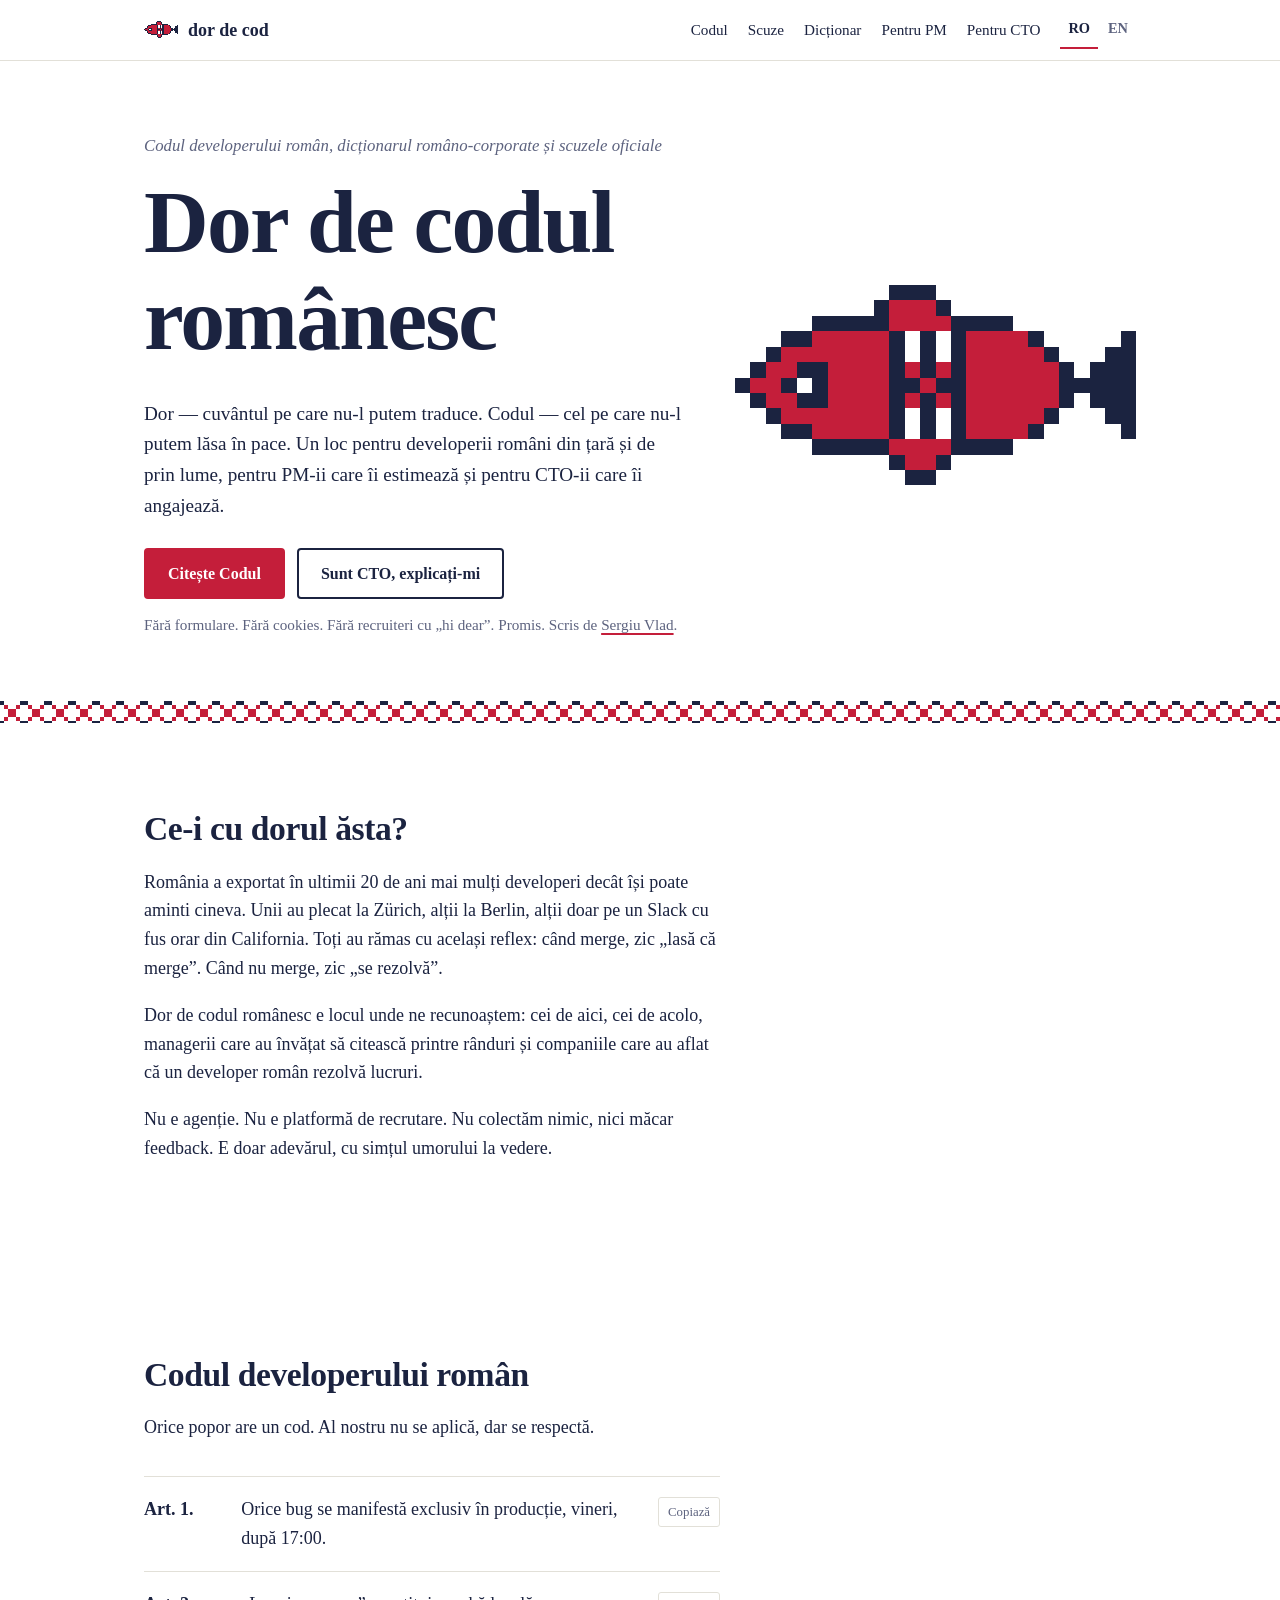
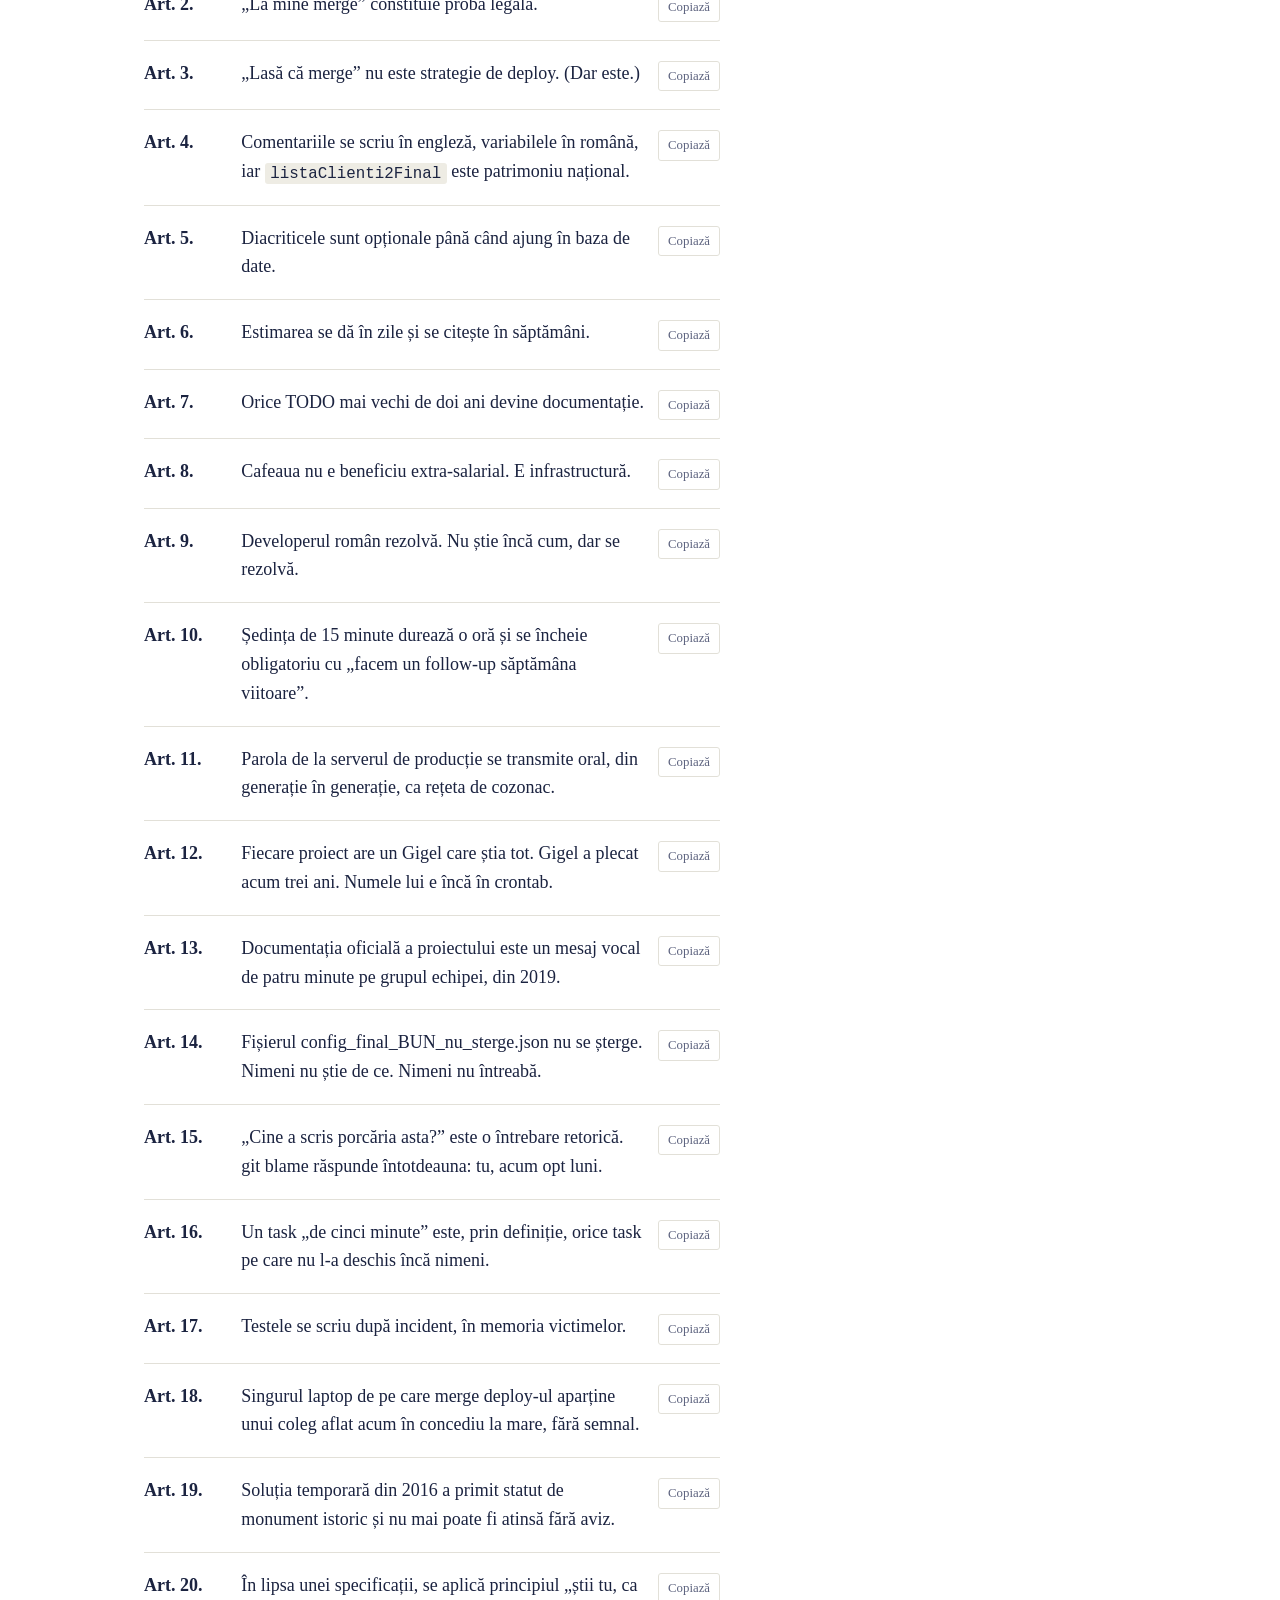
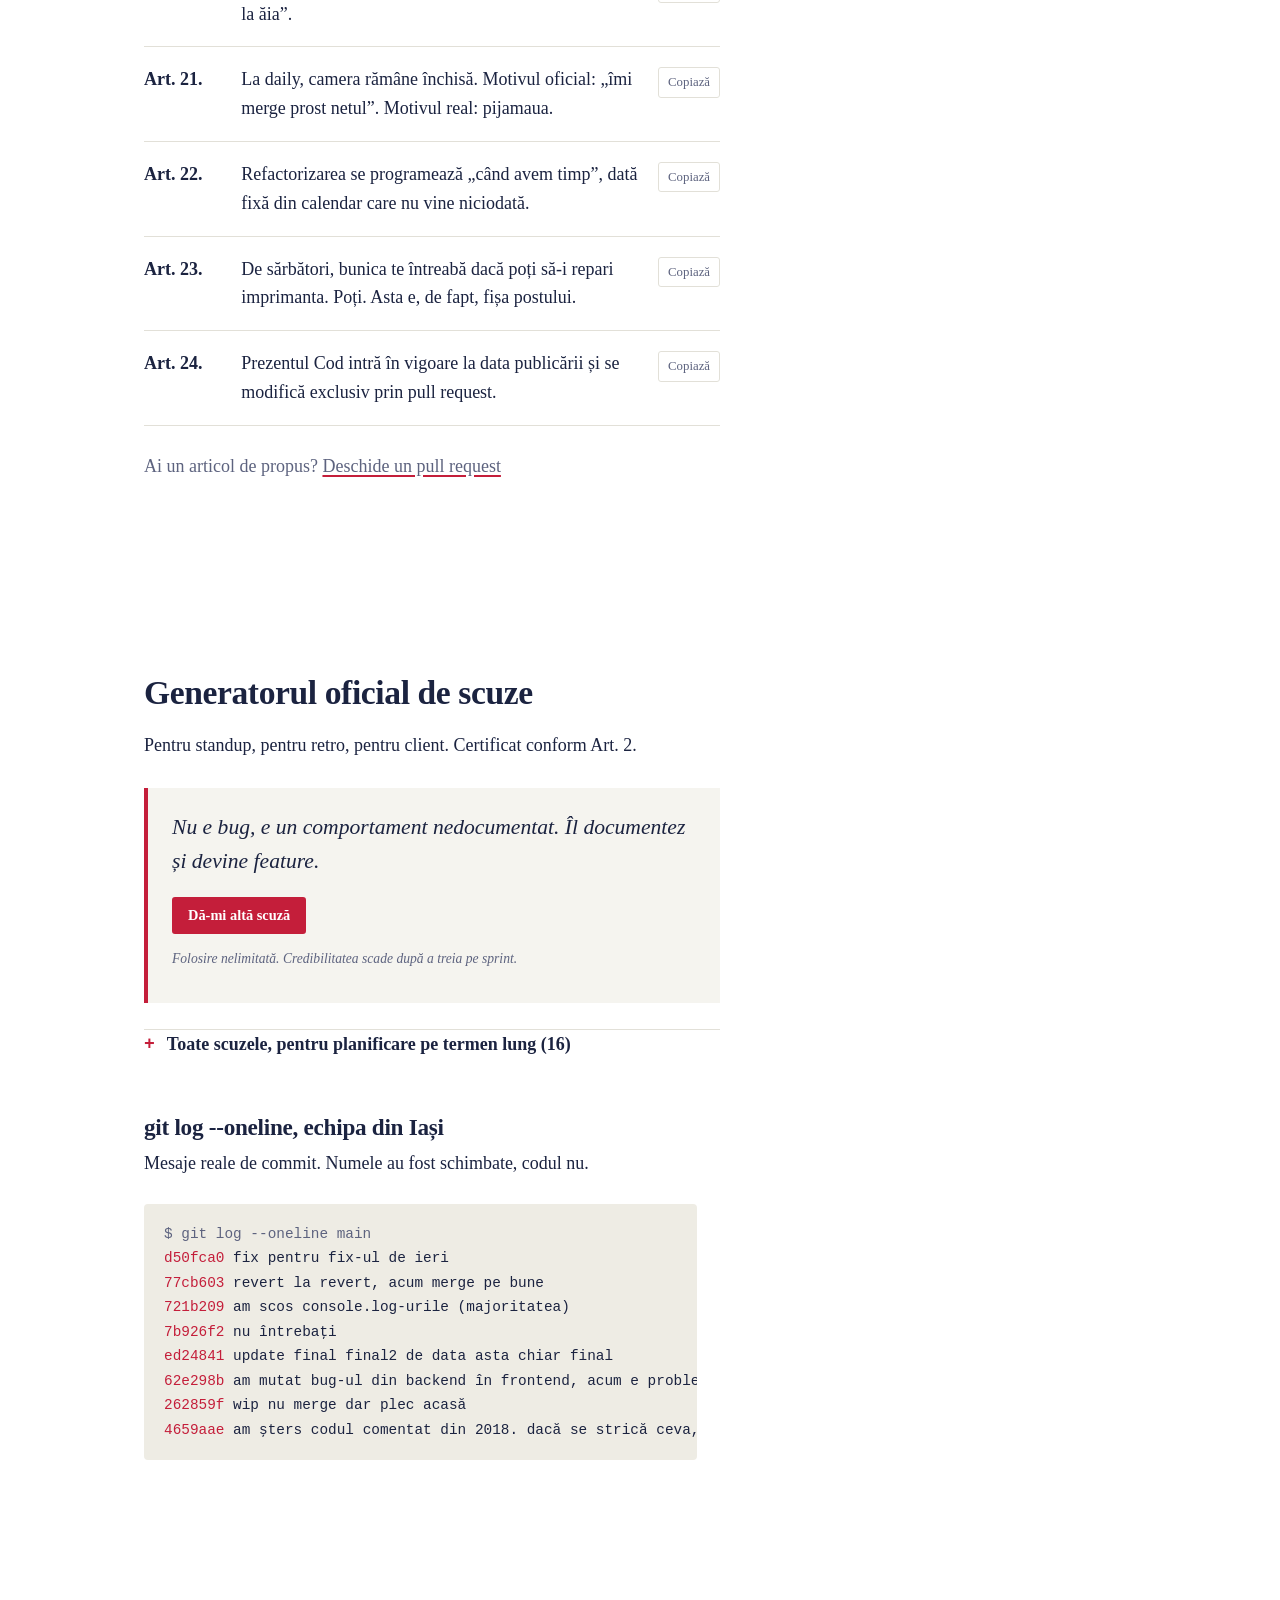
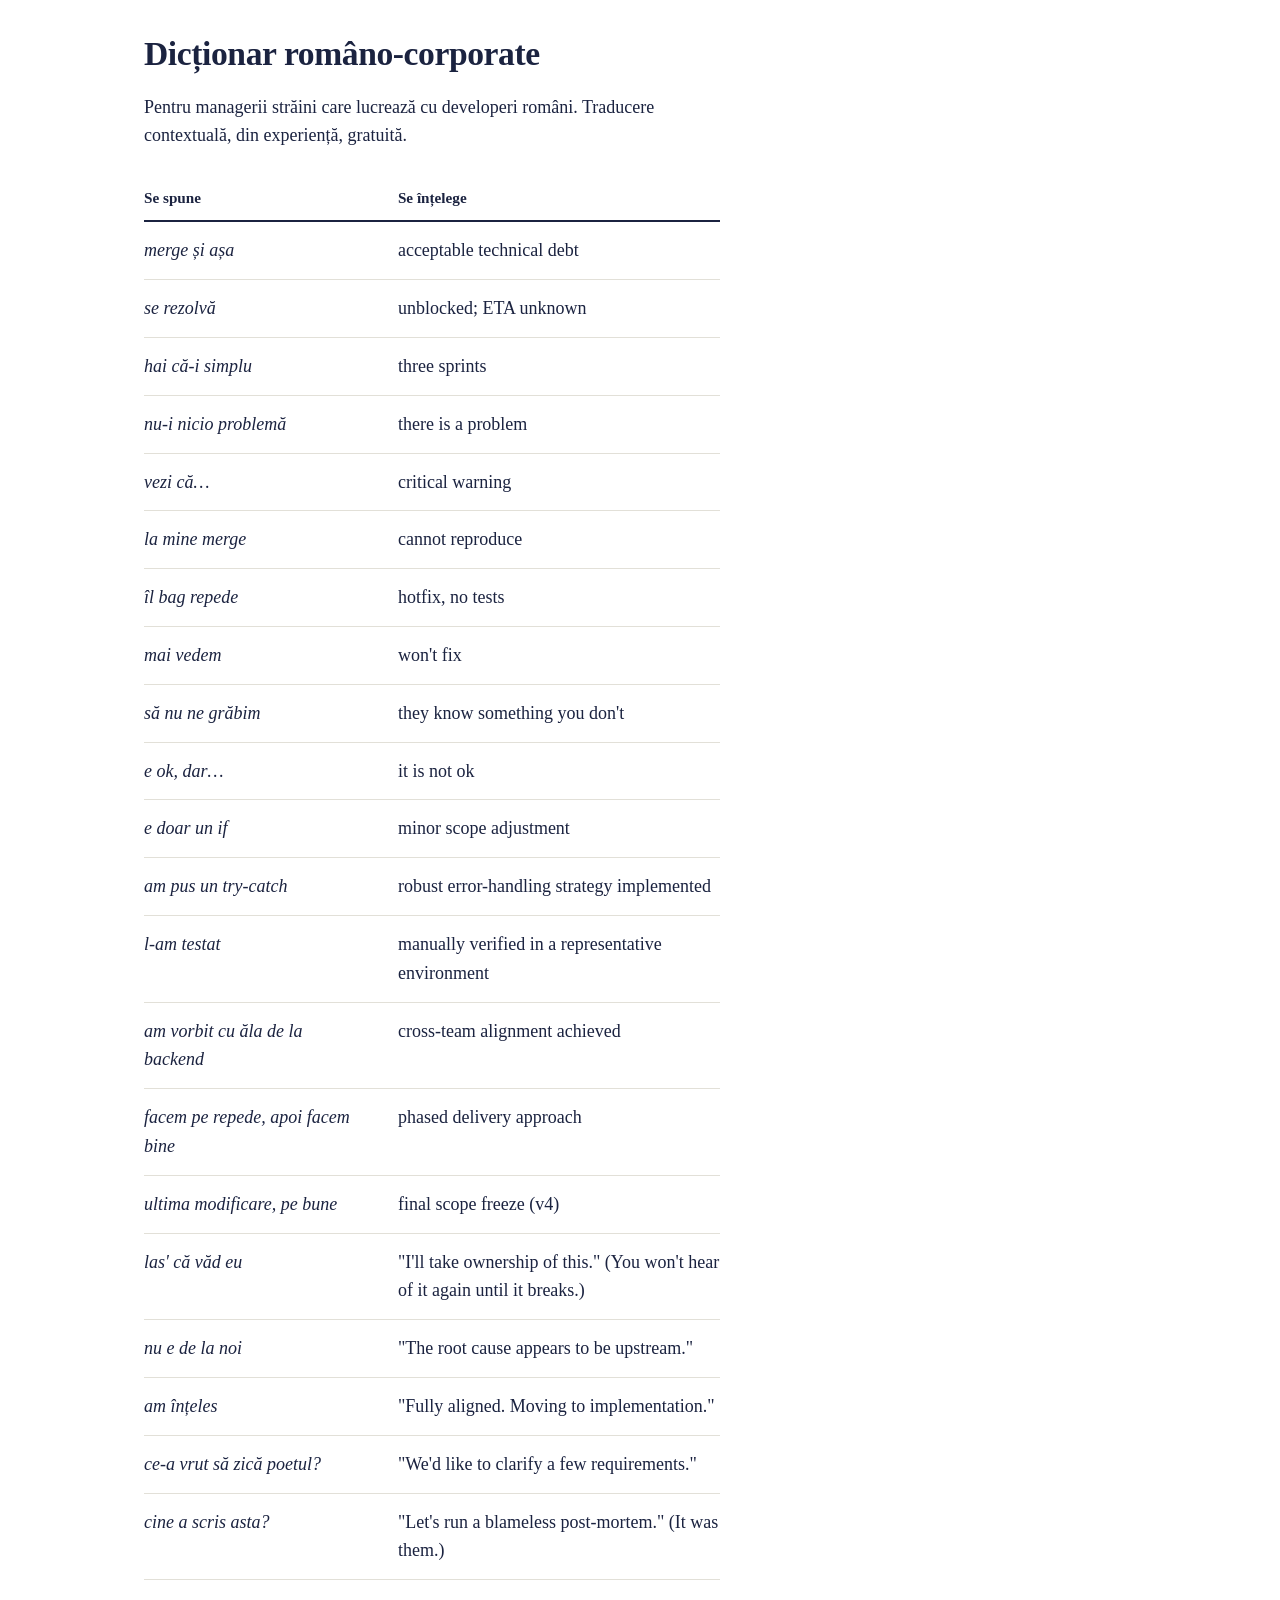
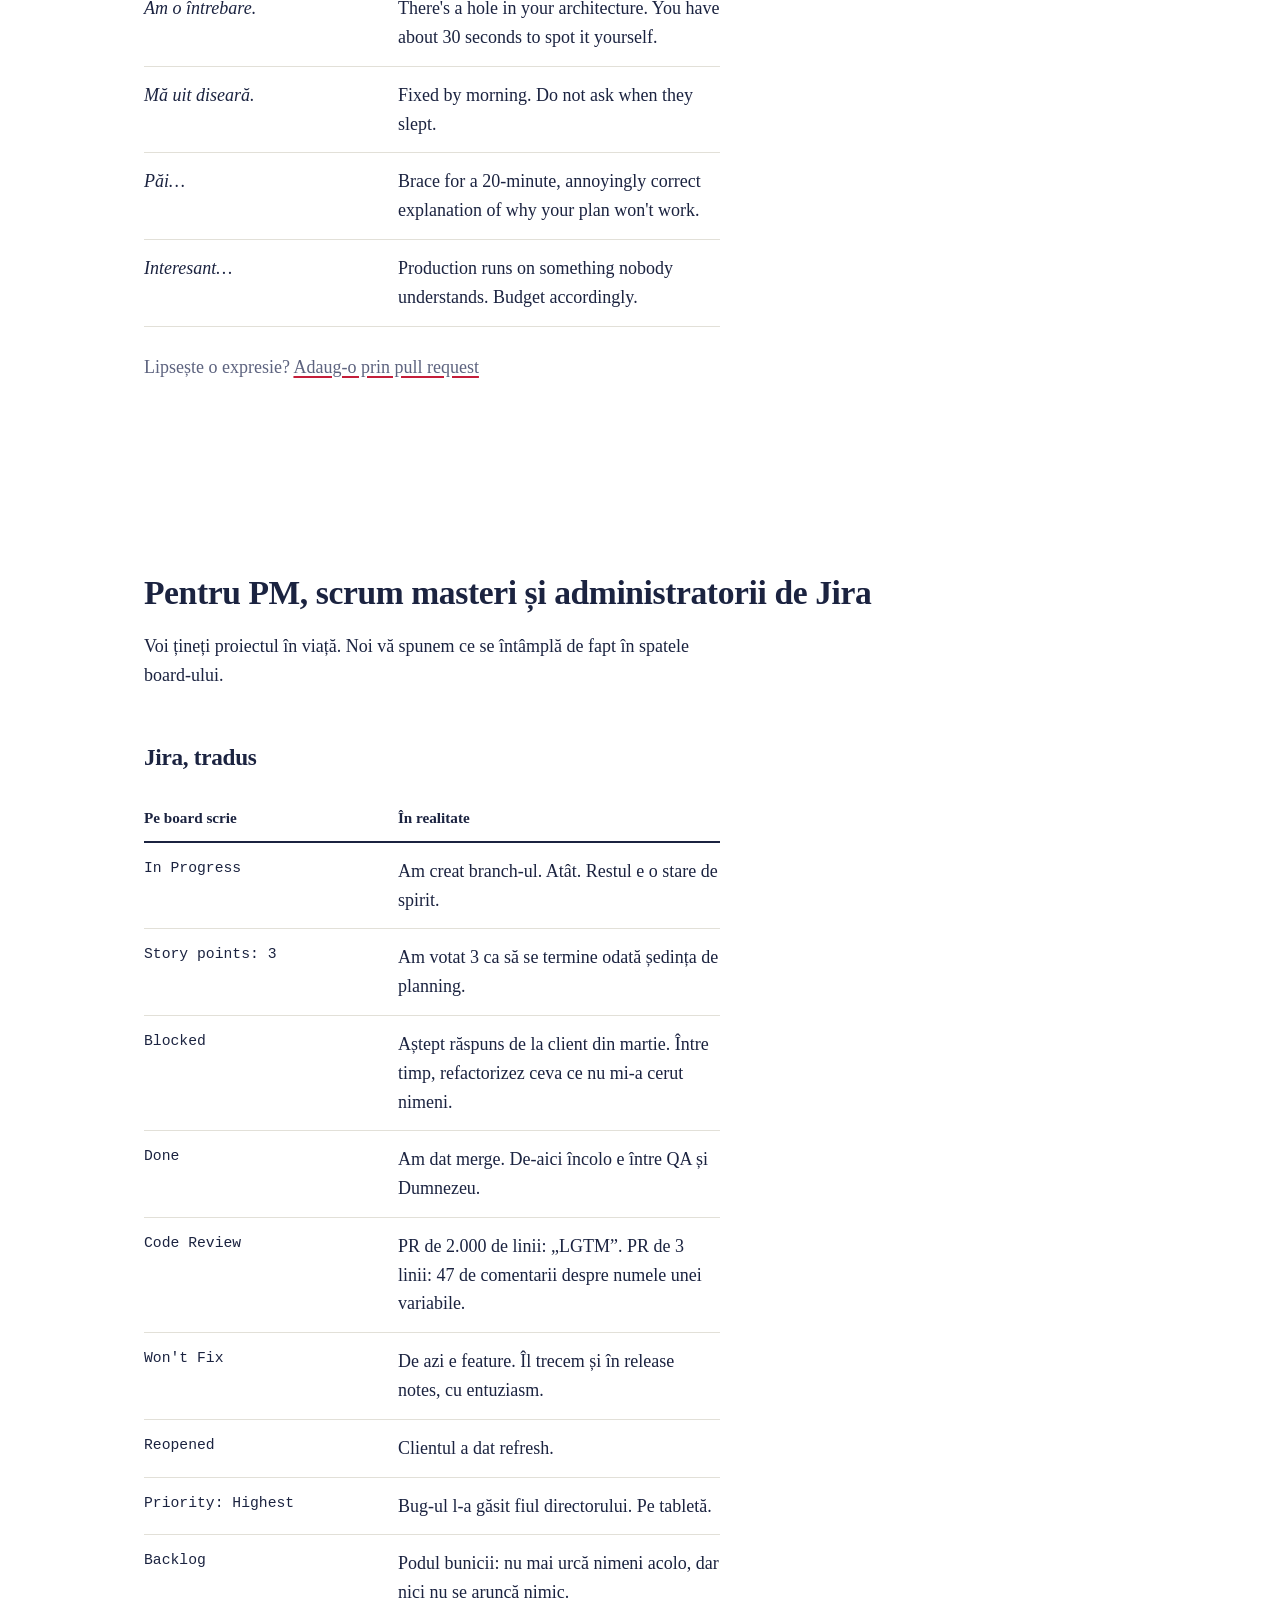
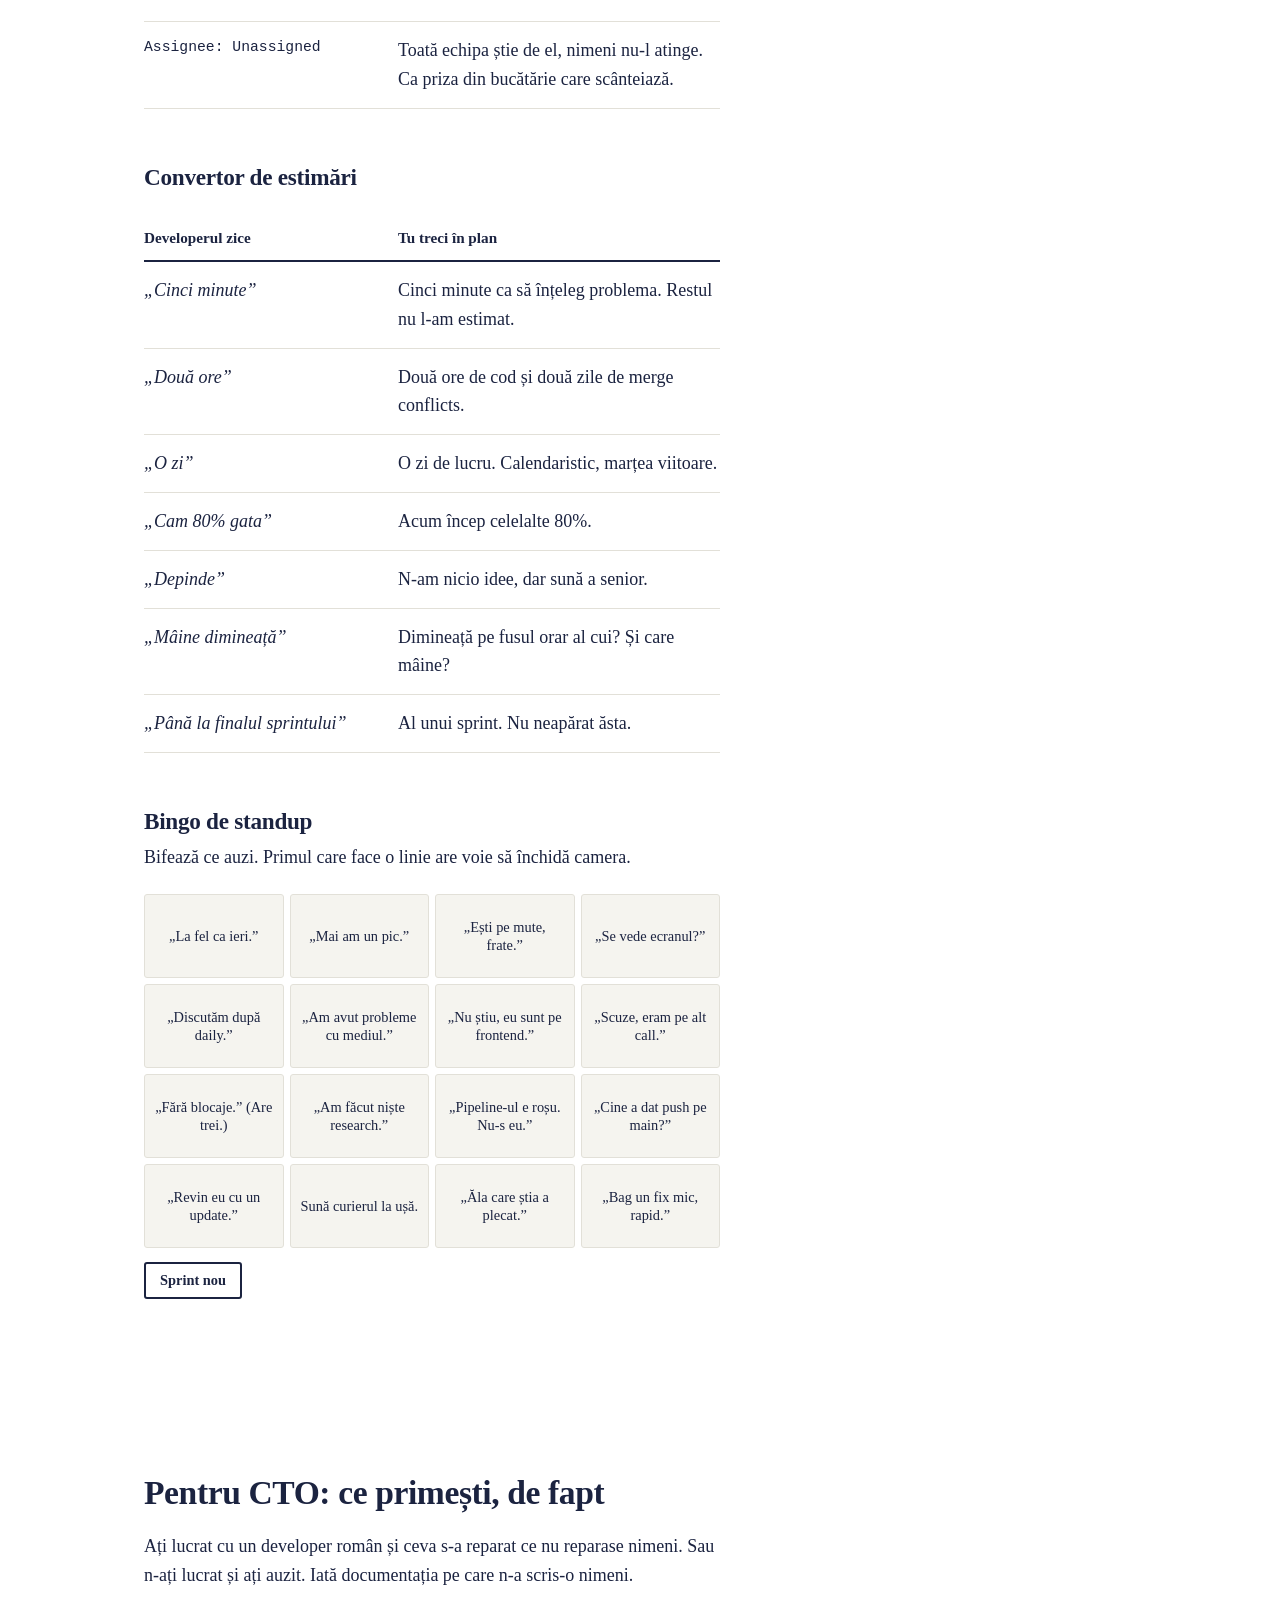
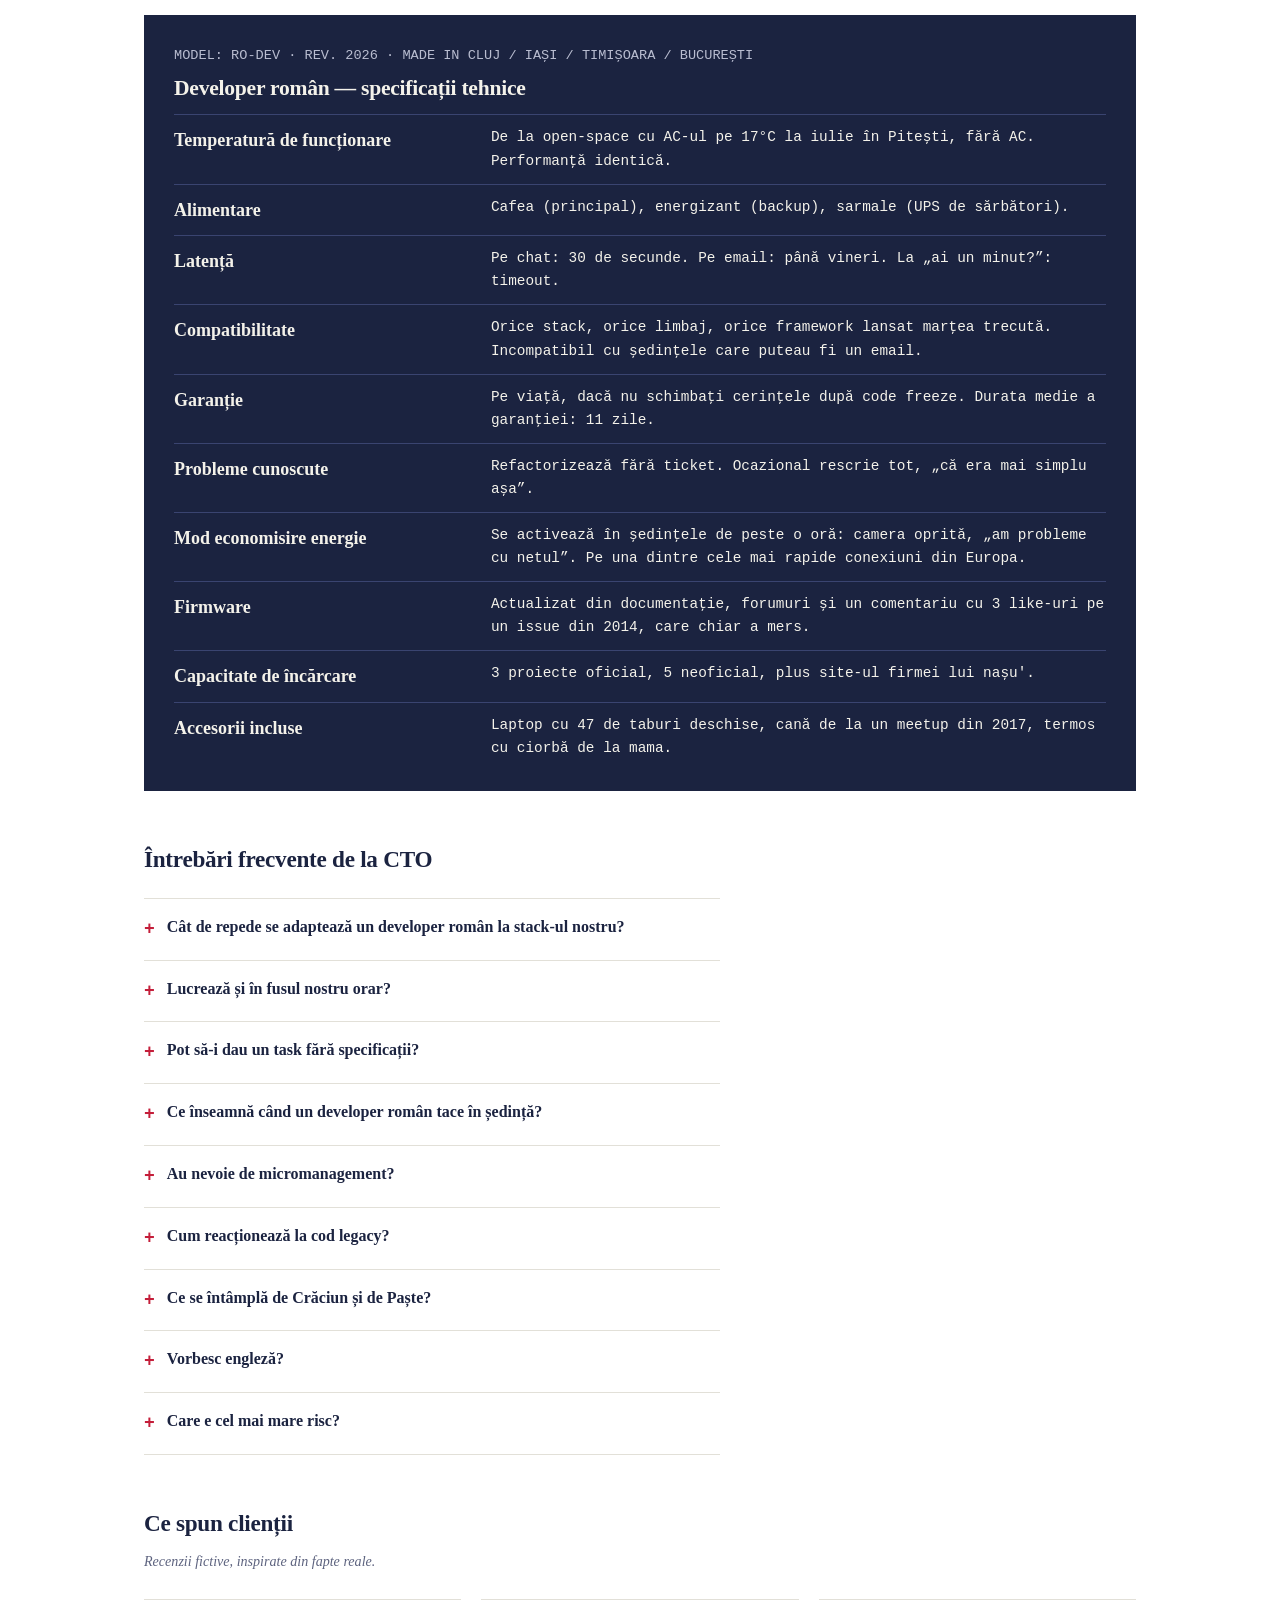
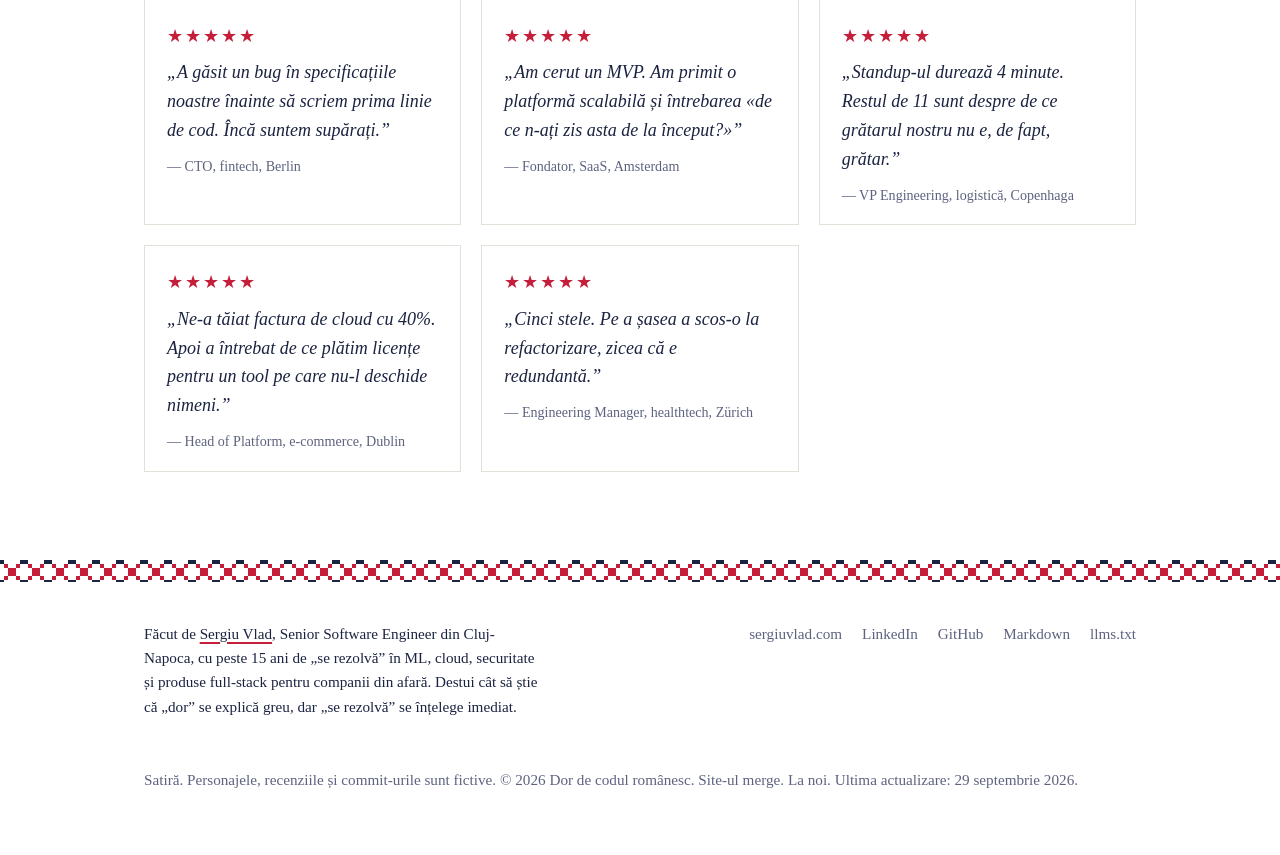
==== public/index.html @ f468aea3 "SEO and AI-readiness overhaul, author details - Split into static per-language URLs (/ ro, /en/ en) " ====
<!doctype html>
<html lang="ro">
<head>
<meta charset="utf-8">
<meta name="viewport" content="width=device-width, initial-scale=1">
<title>Codul developerului român, dicționar și scuze | Dor de codul românesc</title>
<meta name="description" content="Codul developerului român, dicționarul româno-corporate, generatorul oficial de scuze, Jira tradus și ghidul pentru CTO. Umor pentru developeri, PM-i și CTO-i.">
<link rel="canonical" href="https://dordecod.vercel.app/">
<link rel="alternate" hreflang="ro" href="https://dordecod.vercel.app/">
<link rel="alternate" hreflang="en" href="https://dordecod.vercel.app/en/">
<link rel="alternate" hreflang="x-default" href="https://dordecod.vercel.app/">
<link rel="alternate" type="text/markdown" href="https://dordecod.vercel.app/index.md" title="Markdown">
<meta name="robots" content="index, follow, max-snippet:-1, max-image-preview:large, max-video-preview:-1">
<meta name="author" content="Sergiu Vlad">
<link rel="author" href="https://sergiuvlad.com">
<meta name="color-scheme" content="light dark">
<meta name="theme-color" content="#ffffff" media="(prefers-color-scheme: light)">
<meta name="theme-color" content="#12162a" media="(prefers-color-scheme: dark)">
<link rel="icon" href="/favicon.ico" sizes="48x48">
<link rel="icon" href="/favicon-96x96.png" type="image/png" sizes="96x96">
<link rel="icon" href="/favicon.svg" type="image/svg+xml">
<link rel="apple-touch-icon" href="/apple-touch-icon.png">
<link rel="manifest" href="/site.webmanifest">
<meta name="application-name" content="Dor de codul românesc">
<meta name="apple-mobile-web-app-title" content="Dor de cod">
<meta property="og:type" content="website">
<meta property="og:site_name" content="Dor de codul românesc">
<meta property="og:title" content="Codul developerului român, dicționar și scuze | Dor de codul românesc">
<meta property="og:description" content="Codul developerului român, dicționarul româno-corporate, generatorul oficial de scuze, Jira tradus și ghidul pentru CTO. Umor pentru developeri, PM-i și CTO-i.">
<meta property="og:url" content="https://dordecod.vercel.app/">
<meta property="og:locale" content="ro_RO">
<meta property="og:locale:alternate" content="en_GB">
<meta property="og:image" content="https://dordecod.vercel.app/og/og-ro-v1.png">
<meta property="og:image:type" content="image/png">
<meta property="og:image:width" content="1200">
<meta property="og:image:height" content="630">
<meta property="og:image:alt" content="Un cod (pește) cusut în cruciulițe roșii și bleumarin, lângă titlul Dor de codul românesc">
<meta name="twitter:card" content="summary_large_image">
<meta name="twitter:image:alt" content="Un cod (pește) cusut în cruciulițe roșii și bleumarin, lângă titlul Dor de codul românesc">
<link rel="preload" href="/fonts/fraunces-latin.woff2" as="font" type="font/woff2" crossorigin fetchpriority="high">
<style>
@font-face{font-family:"Fraunces";font-style:normal;font-weight:400 700;font-display:swap;src:url(/fonts/fraunces-latin.woff2) format("woff2");unicode-range:U+0000-00FF,U+0131,U+0152-0153,U+02BB-02BC,U+02C6,U+02DA,U+02DC,U+0304,U+0308,U+0329,U+2000-206F,U+20AC,U+2122,U+2191,U+2193,U+2212,U+2215,U+FEFF,U+FFFD}
@font-face{font-family:"Fraunces";font-style:normal;font-weight:400 700;font-display:swap;src:url(/fonts/fraunces-latin-ext.woff2) format("woff2");unicode-range:U+0100-02BA,U+02BD-02C5,U+02C7-02CC,U+02CE-02D7,U+02DD-02FF,U+0304,U+0308,U+0329,U+1D00-1DBF,U+1E00-1E9F,U+1EF2-1EFF,U+2020,U+20A0-20AB,U+20AD-20C0,U+2113,U+2C60-2C7F,U+A720-A7FF}
@font-face{font-family:"Fraunces";font-style:italic;font-weight:400 600;font-display:swap;src:url(/fonts/fraunces-italic-latin.woff2) format("woff2");unicode-range:U+0000-00FF,U+0131,U+0152-0153,U+02BB-02BC,U+02C6,U+02DA,U+02DC,U+0304,U+0308,U+0329,U+2000-206F,U+20AC,U+2122,U+2191,U+2193,U+2212,U+2215,U+FEFF,U+FFFD}
@font-face{font-family:"Fraunces";font-style:italic;font-weight:400 600;font-display:swap;src:url(/fonts/fraunces-italic-latin-ext.woff2) format("woff2");unicode-range:U+0100-02BA,U+02BD-02C5,U+02C7-02CC,U+02CE-02D7,U+02DD-02FF,U+0304,U+0308,U+0329,U+1D00-1DBF,U+1E00-1E9F,U+1EF2-1EFF,U+2020,U+20A0-20AB,U+20AD-20C0,U+2113,U+2C60-2C7F,U+A720-A7FF}
@font-face{font-family:"IBM Plex Mono";font-style:normal;font-weight:400;font-display:swap;src:url(/fonts/plex-mono-latin.woff2) format("woff2");unicode-range:U+0000-00FF,U+0131,U+0152-0153,U+02BB-02BC,U+02C6,U+02DA,U+02DC,U+0304,U+0308,U+0329,U+2000-206F,U+20AC,U+2122,U+2191,U+2193,U+2212,U+2215,U+FEFF,U+FFFD}
@font-face{font-family:"IBM Plex Mono";font-style:normal;font-weight:400;font-display:swap;src:url(/fonts/plex-mono-latin-ext.woff2) format("woff2");unicode-range:U+0100-02BA,U+02BD-02C5,U+02C7-02CC,U+02CE-02D7,U+02DD-02FF,U+0304,U+0308,U+0329,U+1D00-1DBF,U+1E00-1E9F,U+1EF2-1EFF,U+2020,U+20A0-20AB,U+20AD-20C0,U+2113,U+2C60-2C7F,U+A720-A7FF}
:root{
    --linen:#ffffff; --ink:#1b2340; --red:#c41e3a; --muted:#5d637f;
    --rule:#e2e0d8; --field:#f5f4ef; --code:#eeece4;
    --panel:#1b2340; --panel-fg:#f4f2ea; --panel-muted:#b9bdd0; --panel-field:#27305a; --panel-rule:#3a4470;
    --on-red:#ffffff;
  }
  @media (prefers-color-scheme: dark){
    :root:not([data-theme="light"]){
      --linen:#12162a; --ink:#ecebe3; --red:#f0506a; --muted:#a3a8c2;
      --rule:#2b3252; --field:#1a2038; --code:#1f2542;
      --panel:#ecebe3; --panel-fg:#12162a; --panel-muted:#4a5070; --panel-field:#dcdbd0; --panel-rule:#b9b8ad;
      --on-red:#12162a;
    }
  }
  :root[data-theme="dark"]{
    --linen:#12162a; --ink:#ecebe3; --red:#f0506a; --muted:#a3a8c2;
    --rule:#2b3252; --field:#1a2038; --code:#1f2542;
    --panel:#ecebe3; --panel-fg:#12162a; --panel-muted:#4a5070; --panel-field:#dcdbd0; --panel-rule:#b9b8ad;
    --on-red:#12162a;
  }

  *,*::before,*::after{box-sizing:border-box}
  html{scroll-behavior:smooth}
  @media (prefers-reduced-motion: reduce){ html{scroll-behavior:auto} *{transition:none !important} }
  body{
    margin:0; background:var(--linen); color:var(--ink);
    font-family:"Fraunces", Georgia, "Times New Roman", serif;
    font-optical-sizing:auto; font-size:18px; line-height:1.6;
    -webkit-font-smoothing:antialiased;
  }
  a{color:inherit; text-decoration:underline; text-decoration-color:var(--red); text-underline-offset:3px; text-decoration-thickness:1.5px}
  a:hover{color:var(--red)}
  code{font-family:"IBM Plex Mono", ui-monospace, Menlo, Consolas, monospace; font-size:.88em; background:var(--code); padding:.1em .35em; border-radius:3px}
  :focus-visible{outline:3px solid var(--red); outline-offset:3px}
  img,svg{max-width:100%; height:auto}
  .wrap{max-width:1040px; margin:0 auto; padding:0 24px}
  .measure{max-width:64ch}
  .wrap.measure{max-width:1040px} .wrap.measure > *{max-width:64ch}

  h1,h2,h3{font-weight:600; line-height:1.08; letter-spacing:-.012em; margin:0}
  h2{font-size:2.1rem; margin-bottom:.6em}
  h3{font-size:1.45rem; margin-bottom:.4em}
  p{margin:0 0 1em}
  section{padding:88px 0}
  @media (max-width:720px){ section{padding:60px 0} h2{font-size:1.75rem} body{font-size:17px} }

  /* Nav */
  .nav{position:sticky; top:0; z-index:10; background:var(--linen); border-bottom:1px solid var(--rule)}
  .nav .wrap{display:flex; align-items:center; gap:20px; min-height:60px}
  .brand{display:flex; align-items:center; gap:10px; text-decoration:none; font-weight:600; white-space:nowrap}
  .brand svg{width:34px; height:17px; display:block}
  .brand:hover{color:inherit}
  .links{display:flex; gap:20px; margin-left:auto; font-size:.95rem}
  .links a{text-decoration:none}
  .links a:hover{text-decoration:underline}
  @media (max-width:720px){
    .nav .wrap{flex-wrap:wrap; gap:4px 16px; padding-top:8px}
    .links{order:3; width:100%; margin-left:0; overflow-x:auto; gap:18px; padding:4px 0 10px; white-space:nowrap; font-size:.9rem}
  }
  .lang{display:flex; gap:2px; margin-left:auto}
  .links + .lang{margin-left:0}
  .lang a{
    font-size:.9rem; font-weight:600; color:var(--muted); text-decoration:none;
    padding:6px 8px; border-bottom:2px solid transparent;
  }
  .lang a:hover{color:var(--red)}
  .lang a[aria-current="page"]{color:var(--ink); border-bottom-color:var(--red)}

  /* Stitch band */
  .band{display:block; width:100%; height:22px}
  .band .k{fill:var(--ink)} .band .r{fill:var(--red)}

  /* Hero */
  .hero{padding:72px 0 64px}
  .hero .wrap{display:grid; grid-template-columns:1.15fr .85fr; gap:48px; align-items:center}
  .kicker{font-style:italic; color:var(--muted); margin-bottom:14px; font-size:1.05rem}
  .hero h1{font-size:clamp(2.9rem, 7.4vw, 5.6rem); font-weight:700; margin-bottom:.35em; letter-spacing:-.02em}
  .lead{font-size:1.2rem; max-width:34em}
  .ctas{display:flex; flex-wrap:wrap; gap:12px; margin:26px 0 14px}
  .fine{color:var(--muted); font-size:.95rem; margin:0}
  .fish{width:100%; max-width:420px; justify-self:end}
  #fish .k{fill:var(--ink)} #fish .r{fill:var(--red)} #fish .w{fill:var(--linen)}
  @media (max-width:840px){
    .hero{padding:40px 0 56px}
    .hero .wrap{grid-template-columns:1fr; gap:28px}
    .fish{order:-1; max-width:240px; justify-self:start}
  }

  /* Buttons */
  .btn{
    display:inline-block; font:inherit; font-weight:600; font-size:1rem; line-height:1.2;
    padding:14px 22px; border-radius:4px; cursor:pointer; text-decoration:none;
    background:var(--red); color:var(--on-red); border:2px solid var(--red);
  }
  .btn:hover{color:var(--on-red); filter:brightness(1.08)}
  .btn.ghost{background:transparent; color:var(--ink); border-color:var(--ink)}
  .btn.ghost:hover{color:var(--red); border-color:var(--red); filter:none}
  .btn.small{padding:8px 14px; font-size:.9rem; border-radius:3px}

  /* Codul */
  .cod ol{list-style:none; padding:0; margin:34px 0 0; border-top:1px solid var(--rule)}
  .cod li{
    display:grid; grid-template-columns:5.2rem 1fr auto; gap:14px; align-items:start;
    padding:18px 0; border-bottom:1px solid var(--rule); scroll-margin-top:80px;
  }
  .cod .art{font-weight:700; white-space:nowrap}
  .cod .copy{
    font:inherit; font-size:.8rem; color:var(--muted); background:none; border:1px solid var(--rule);
    border-radius:3px; padding:4px 9px; cursor:pointer; margin-top:2px;
  }
  .cod .copy:hover{color:var(--red); border-color:var(--red)}
  .cod .copy[data-done="1"]{color:var(--red); border-color:var(--red)}
  .cod li:target{background:var(--field); box-shadow:0 0 0 12px var(--field)}
  @media (max-width:560px){
    .cod li{grid-template-columns:1fr auto; gap:6px 14px}
    .cod .art{grid-column:1; font-size:.95rem}
    .cod .txt{grid-column:1 / -1}
    .cod .copy{grid-column:2; grid-row:1}
  }
  .after{margin-top:26px; color:var(--muted)}

  /* Footer */
  footer{padding:40px 0 48px; color:var(--muted); font-size:.95rem}
  footer .cols{display:flex; flex-wrap:wrap; gap:40px; justify-content:space-between; align-items:flex-start}
  footer ul{list-style:none; padding:0; margin:0; display:flex; flex-wrap:wrap; gap:6px 20px}
  footer ul a{text-decoration:none} footer ul a:hover{text-decoration:underline}
  footer .about{max-width:52ch; color:var(--ink)}
  footer .line{margin-top:34px}

  /* Generic tables (dictionary, Jira, estimates) */
  .tbl{width:100%; border-collapse:collapse; margin-top:26px}
  .tbl th{text-align:left; font-weight:600; padding:10px 0; border-bottom:2px solid var(--ink); font-size:.95rem}
  .tbl td{padding:14px 0; border-bottom:1px solid var(--rule); vertical-align:top}
  .tbl td:first-child{font-style:italic; width:42%; padding-right:24px}
  .tbl th:last-child, .tbl td:last-child{padding-left:12px}
  .tbl td.mono{font-family:"IBM Plex Mono", ui-monospace, Menlo, monospace; font-style:normal; font-size:.92rem}
  h3.sub{margin-top:56px}

  /* Excuse generator */
  .excuse{margin-top:28px; border-left:4px solid var(--red); padding:22px 24px; background:var(--field)}
  .excuse p{font-size:1.35rem; font-style:italic; margin:0 0 18px; min-height:2.4em}
  .excuse .meta{font-size:.85rem; color:var(--muted); margin:14px 0 0}

  /* git log */
  .log{margin-top:26px; background:var(--code); border-radius:4px; padding:18px 20px; overflow-x:auto;
    font-family:"IBM Plex Mono", ui-monospace, Menlo, monospace; font-size:.9rem; line-height:1.7}
  .log .ln{white-space:nowrap}
  .log .h{color:var(--red)}
  .log .g{color:var(--muted); white-space:normal; display:block; padding-left:8ch; font-size:.85rem; line-height:1.4; margin:-2px 0 6px}
  .log .g:empty{display:none}
  .log .prompt{color:var(--muted)}

  /* Standup bingo */
  .bingo{display:grid; grid-template-columns:repeat(4, 1fr); gap:6px; margin-top:22px; max-width:640px}
  .bingo button{
    font:inherit; font-size:.9rem; line-height:1.25; color:var(--ink); background:var(--field);
    border:1.5px solid var(--rule); border-radius:3px; padding:10px 8px; min-height:84px; cursor:pointer; text-align:center
  }
  .bingo button:hover{border-color:var(--red)}
  .bingo button[aria-pressed="true"]{background:var(--red); color:var(--on-red); border-color:var(--red)}
  @media (max-width:560px){ .bingo button{font-size:.78rem; min-height:72px; padding:6px 4px} }
  .bingo-bar{display:flex; gap:14px; align-items:center; flex-wrap:wrap; margin-top:14px}
  .bingo-win{font-weight:600; color:var(--red); margin:0}

  /* CTO: spec sheet, FAQ, reviews */
  .spec{background:var(--panel); color:var(--panel-fg); padding:30px 30px 20px; margin-top:26px}
  .spec h3{font-size:1.35rem; margin-bottom:14px}
  .spec .model{font-family:"IBM Plex Mono", ui-monospace, Menlo, monospace; font-size:.85rem; color:var(--panel-muted); margin-bottom:10px}
  .spec dl{display:grid; grid-template-columns:minmax(9rem, 34%) 1fr; margin:0}
  .spec dt, .spec dd{padding:11px 0; border-top:1px solid var(--panel-rule); margin:0}
  .spec dt{font-weight:600; padding-right:16px}
  .spec dd{font-family:"IBM Plex Mono", ui-monospace, Menlo, monospace; font-size:.9rem}
  @media (max-width:560px){ .spec{padding:22px 18px 14px} .spec dl{grid-template-columns:1fr} .spec dd{border-top:0; padding-top:0} }
  .faq{margin-top:26px; border-top:1px solid var(--rule)}
  .faq details{border-bottom:1px solid var(--rule); padding:16px 0}
  .faq summary{font-weight:600; cursor:pointer; list-style:none; display:flex; gap:12px}
  .faq summary::-webkit-details-marker{display:none}
  .faq summary::before{content:"+"; color:var(--red); font-family:"IBM Plex Mono", monospace; width:1ch; flex:none}
  .faq details[open] summary::before{content:"−"}
  .faq details p{margin:10px 0 0 calc(1ch + 12px); color:var(--ink)}
  .reviews{display:grid; grid-template-columns:repeat(auto-fit, minmax(260px, 1fr)); gap:20px; margin-top:26px}
  .review{border:1.5px solid var(--rule); padding:22px 22px 18px; margin:0}
  .review .stars{color:var(--red); letter-spacing:2px; margin-bottom:8px}
  .review blockquote{margin:0 0 10px; font-style:italic}
  .review figcaption{font-size:.88rem; color:var(--muted)}
  .disclaimer{font-size:.88rem; color:var(--muted); font-style:italic; margin-top:14px}
  .skip{position:absolute; left:-9999px; top:0; background:var(--red); color:var(--on-red); padding:10px 14px; z-index:20}
  .skip:focus{left:16px; top:10px}
  .faq summary .q{font-size:1rem; line-height:1.45; margin:0; font-weight:600; letter-spacing:0}
  [id]{scroll-margin-top:96px}
  .sprite{position:absolute; width:0; height:0; overflow:hidden}
</style>
<script type="application/ld+json">{"@context":"https://schema.org","@graph":[{"@type":"WebSite","@id":"https://dordecod.vercel.app/#website","url":"https://dordecod.vercel.app/","name":"Dor de codul românesc","alternateName":["Dor de cod","DorDeCod"],"inLanguage":["ro","en"],"description":"Codul developerului român, dicționarul româno-corporate, generatorul oficial de scuze, Jira tradus și ghidul pentru CTO. Umor pentru developeri, PM-i și CTO-i.","publisher":{"@id":"https://sergiuvlad.com/#person"},"author":{"@id":"https://sergiuvlad.com/#person"}},{"@type":"WebPage","@id":"https://dordecod.vercel.app/#webpage","url":"https://dordecod.vercel.app/","name":"Codul developerului român, dicționar și scuze | Dor de codul românesc","description":"Codul developerului român, dicționarul româno-corporate, generatorul oficial de scuze, Jira tradus și ghidul pentru CTO. Umor pentru developeri, PM-i și CTO-i.","inLanguage":"ro","isPartOf":{"@id":"https://dordecod.vercel.app/#website"},"author":{"@id":"https://sergiuvlad.com/#person"},"publisher":{"@id":"https://sergiuvlad.com/#person"},"datePublished":"2026-09-18","dateModified":"2026-09-29","genre":"Satire","isFamilyFriendly":true,"primaryImageOfPage":{"@id":"https://dordecod.vercel.app/#ogimage"},"image":{"@id":"https://dordecod.vercel.app/#ogimage"},"about":[{"@type":"Thing","name":"Umor pentru programatori"},{"@type":"Thing","name":"Dezvoltare software în România"},{"@type":"Thing","name":"Developeri români"}],"hasPart":[{"@id":"https://dordecod.vercel.app/#codul"},{"@id":"https://dordecod.vercel.app/#dictionar"},{"@id":"https://dordecod.vercel.app/#faq"}],"workTranslation":{"@id":"https://dordecod.vercel.app/en/#webpage"}},{"@type":"ImageObject","@id":"https://dordecod.vercel.app/#ogimage","url":"https://dordecod.vercel.app/og/og-ro-v1.png","width":1200,"height":630,"caption":"Un cod (pește) cusut în cruciulițe roșii și bleumarin, lângă titlul Dor de codul românesc","inLanguage":"ro"},{"@type":"Person","@id":"https://sergiuvlad.com/#person","name":"Sergiu Vlad","url":"https://sergiuvlad.com","jobTitle":"Senior Software Engineer","sameAs":["https://www.linkedin.com/in/netics/","https://github.com/netics"],"address":{"@type":"PostalAddress","addressLocality":"Cluj-Napoca","addressCountry":"RO"},"knowsLanguage":["ro","en"]},{"@type":"SatiricalArticle","@id":"https://dordecod.vercel.app/#codul","headline":"Codul developerului român","description":"Orice popor are un cod. Al nostru nu se aplică, dar se respectă.","url":"https://dordecod.vercel.app/#codul","inLanguage":"ro","isPartOf":{"@id":"https://dordecod.vercel.app/#webpage"},"author":{"@id":"https://sergiuvlad.com/#person"},"publisher":{"@id":"https://sergiuvlad.com/#person"},"datePublished":"2026-09-18","dateModified":"2026-09-29","image":{"@id":"https://dordecod.vercel.app/#ogimage"},"mainEntity":{"@type":"ItemList","@id":"https://dordecod.vercel.app/#codul-list","name":"Codul developerului român","numberOfItems":24,"itemListOrder":"https://schema.org/ItemListOrderAscending","itemListElement":[{"@type":"ListItem","position":1,"url":"https://dordecod.vercel.app/#art-1","name":"Art. 1. Orice bug se manifestă exclusiv în producție, vineri, după 17:00."},{"@type":"ListItem","position":2,"url":"https://dordecod.vercel.app/#art-2","name":"Art. 2. „La mine merge” constituie probă legală."},{"@type":"ListItem","position":3,"url":"https://dordecod.vercel.app/#art-3","name":"Art. 3. „Lasă că merge” nu este strategie de deploy. (Dar este.)"},{"@type":"ListItem","position":4,"url":"https://dordecod.vercel.app/#art-4","name":"Art. 4. Comentariile se scriu în engleză, variabilele în română, iar listaClienti2Final este patrimoniu național."},{"@type":"ListItem","position":5,"url":"https://dordecod.vercel.app/#art-5","name":"Art. 5. Diacriticele sunt opționale până când ajung în baza de date."},{"@type":"ListItem","position":6,"url":"https://dordecod.vercel.app/#art-6","name":"Art. 6. Estimarea se dă în zile și se citește în săptămâni."},{"@type":"ListItem","position":7,"url":"https://dordecod.vercel.app/#art-7","name":"Art. 7. Orice TODO mai vechi de doi ani devine documentație."},{"@type":"ListItem","position":8,"url":"https://dordecod.vercel.app/#art-8","name":"Art. 8. Cafeaua nu e beneficiu extra-salarial. E infrastructură."},{"@type":"ListItem","position":9,"url":"https://dordecod.vercel.app/#art-9","name":"Art. 9. Developerul român rezolvă. Nu știe încă cum, dar se rezolvă."},{"@type":"ListItem","position":10,"url":"https://dordecod.vercel.app/#art-10","name":"Art. 10. Ședința de 15 minute durează o oră și se încheie obligatoriu cu „facem un follow-up săptămâna viitoare”."},{"@type":"ListItem","position":11,"url":"https://dordecod.vercel.app/#art-11","name":"Art. 11. Parola de la serverul de producție se transmite oral, din generație în generație, ca rețeta de cozonac."},{"@type":"ListItem","position":12,"url":"https://dordecod.vercel.app/#art-12","name":"Art. 12. Fiecare proiect are un Gigel care știa tot. Gigel a plecat acum trei ani. Numele lui e încă în crontab."},{"@type":"ListItem","position":13,"url":"https://dordecod.vercel.app/#art-13","name":"Art. 13. Documentația oficială a proiectului este un mesaj vocal de patru minute pe grupul echipei, din 2019."},{"@type":"ListItem","position":14,"url":"https://dordecod.vercel.app/#art-14","name":"Art. 14. Fișierul config_final_BUN_nu_sterge.json nu se șterge. Nimeni nu știe de ce. Nimeni nu întreabă."},{"@type":"ListItem","position":15,"url":"https://dordecod.vercel.app/#art-15","name":"Art. 15. „Cine a scris porcăria asta?” este o întrebare retorică. git blame răspunde întotdeauna: tu, acum opt luni."},{"@type":"ListItem","position":16,"url":"https://dordecod.vercel.app/#art-16","name":"Art. 16. Un task „de cinci minute” este, prin definiție, orice task pe care nu l-a deschis încă nimeni."},{"@type":"ListItem","position":17,"url":"https://dordecod.vercel.app/#art-17","name":"Art. 17. Testele se scriu după incident, în memoria victimelor."},{"@type":"ListItem","position":18,"url":"https://dordecod.vercel.app/#art-18","name":"Art. 18. Singurul laptop de pe care merge deploy-ul aparține unui coleg aflat acum în concediu la mare, fără semnal."},{"@type":"ListItem","position":19,"url":"https://dordecod.vercel.app/#art-19","name":"Art. 19. Soluția temporară din 2016 a primit statut de monument istoric și nu mai poate fi atinsă fără aviz."},{"@type":"ListItem","position":20,"url":"https://dordecod.vercel.app/#art-20","name":"Art. 20. În lipsa unei specificații, se aplică principiul „știi tu, ca la ăia”."},{"@type":"ListItem","position":21,"url":"https://dordecod.vercel.app/#art-21","name":"Art. 21. La daily, camera rămâne închisă. Motivul oficial: „îmi merge prost netul”. Motivul real: pijamaua."},{"@type":"ListItem","position":22,"url":"https://dordecod.vercel.app/#art-22","name":"Art. 22. Refactorizarea se programează „când avem timp”, dată fixă din calendar care nu vine niciodată."},{"@type":"ListItem","position":23,"url":"https://dordecod.vercel.app/#art-23","name":"Art. 23. De sărbători, bunica te întreabă dacă poți să-i repari imprimanta. Poți. Asta e, de fapt, fișa postului."},{"@type":"ListItem","position":24,"url":"https://dordecod.vercel.app/#art-24","name":"Art. 24. Prezentul Cod intră în vigoare la data publicării și se modifică exclusiv prin pull request."}]}},{"@type":"DefinedTermSet","@id":"https://dordecod.vercel.app/#dictionar","name":"Dicționar româno-corporate","description":"Pentru managerii străini care lucrează cu developeri români. Traducere contextuală, din experiență, gratuită.","url":"https://dordecod.vercel.app/#dictionar","inLanguage":"ro","isPartOf":{"@id":"https://dordecod.vercel.app/#webpage"},"hasDefinedTerm":[{"@type":"DefinedTerm","@id":"https://dordecod.vercel.app/#dict-merge-si-asa","url":"https://dordecod.vercel.app/#dict-merge-si-asa","name":"merge și așa","description":"acceptable technical debt","inLanguage":"ro","inDefinedTermSet":{"@id":"https://dordecod.vercel.app/#dictionar"}},{"@type":"DefinedTerm","@id":"https://dordecod.vercel.app/#dict-se-rezolva","url":"https://dordecod.vercel.app/#dict-se-rezolva","name":"se rezolvă","description":"unblocked; ETA unknown","inLanguage":"ro","inDefinedTermSet":{"@id":"https://dordecod.vercel.app/#dictionar"}},{"@type":"DefinedTerm","@id":"https://dordecod.vercel.app/#dict-hai-ca-i-simplu","url":"https://dordecod.vercel.app/#dict-hai-ca-i-simplu","name":"hai că-i simplu","description":"three sprints","inLanguage":"ro","inDefinedTermSet":{"@id":"https://dordecod.vercel.app/#dictionar"}},{"@type":"DefinedTerm","@id":"https://dordecod.vercel.app/#dict-nu-i-nicio-problema","url":"https://dordecod.vercel.app/#dict-nu-i-nicio-problema","name":"nu-i nicio problemă","description":"there is a problem","inLanguage":"ro","inDefinedTermSet":{"@id":"https://dordecod.vercel.app/#dictionar"}},{"@type":"DefinedTerm","@id":"https://dordecod.vercel.app/#dict-vezi-ca","url":"https://dordecod.vercel.app/#dict-vezi-ca","name":"vezi că…","description":"critical warning","inLanguage":"ro","inDefinedTermSet":{"@id":"https://dordecod.vercel.app/#dictionar"}},{"@type":"DefinedTerm","@id":"https://dordecod.vercel.app/#dict-la-mine-merge","url":"https://dordecod.vercel.app/#dict-la-mine-merge","name":"la mine merge","description":"cannot reproduce","inLanguage":"ro","inDefinedTermSet":{"@id":"https://dordecod.vercel.app/#dictionar"}},{"@type":"DefinedTerm","@id":"https://dordecod.vercel.app/#dict-il-bag-repede","url":"https://dordecod.vercel.app/#dict-il-bag-repede","name":"îl bag repede","description":"hotfix, no tests","inLanguage":"ro","inDefinedTermSet":{"@id":"https://dordecod.vercel.app/#dictionar"}},{"@type":"DefinedTerm","@id":"https://dordecod.vercel.app/#dict-mai-vedem","url":"https://dordecod.vercel.app/#dict-mai-vedem","name":"mai vedem","description":"won't fix","inLanguage":"ro","inDefinedTermSet":{"@id":"https://dordecod.vercel.app/#dictionar"}},{"@type":"DefinedTerm","@id":"https://dordecod.vercel.app/#dict-sa-nu-ne-grabim","url":"https://dordecod.vercel.app/#dict-sa-nu-ne-grabim","name":"să nu ne grăbim","description":"they know something you don't","inLanguage":"ro","inDefinedTermSet":{"@id":"https://dordecod.vercel.app/#dictionar"}},{"@type":"DefinedTerm","@id":"https://dordecod.vercel.app/#dict-e-ok-dar","url":"https://dordecod.vercel.app/#dict-e-ok-dar","name":"e ok, dar…","description":"it is not ok","inLanguage":"ro","inDefinedTermSet":{"@id":"https://dordecod.vercel.app/#dictionar"}},{"@type":"DefinedTerm","@id":"https://dordecod.vercel.app/#dict-e-doar-un-if","url":"https://dordecod.vercel.app/#dict-e-doar-un-if","name":"e doar un if","description":"minor scope adjustment","inLanguage":"ro","inDefinedTermSet":{"@id":"https://dordecod.vercel.app/#dictionar"}},{"@type":"DefinedTerm","@id":"https://dordecod.vercel.app/#dict-am-pus-un-try-catch","url":"https://dordecod.vercel.app/#dict-am-pus-un-try-catch","name":"am pus un try-catch","description":"robust error-handling strategy implemented","inLanguage":"ro","inDefinedTermSet":{"@id":"https://dordecod.vercel.app/#dictionar"}},{"@type":"DefinedTerm","@id":"https://dordecod.vercel.app/#dict-l-am-testat","url":"https://dordecod.vercel.app/#dict-l-am-testat","name":"l-am testat","description":"manually verified in a representative environment","inLanguage":"ro","inDefinedTermSet":{"@id":"https://dordecod.vercel.app/#dictionar"}},{"@type":"DefinedTerm","@id":"https://dordecod.vercel.app/#dict-am-vorbit-cu-ala-de-la-backend","url":"https://dordecod.vercel.app/#dict-am-vorbit-cu-ala-de-la-backend","name":"am vorbit cu ăla de la backend","description":"cross-team alignment achieved","inLanguage":"ro","inDefinedTermSet":{"@id":"https://dordecod.vercel.app/#dictionar"}},{"@type":"DefinedTerm","@id":"https://dordecod.vercel.app/#dict-facem-pe-repede-apoi-facem-bine","url":"https://dordecod.vercel.app/#dict-facem-pe-repede-apoi-facem-bine","name":"facem pe repede, apoi facem bine","description":"phased delivery approach","inLanguage":"ro","inDefinedTermSet":{"@id":"https://dordecod.vercel.app/#dictionar"}},{"@type":"DefinedTerm","@id":"https://dordecod.vercel.app/#dict-ultima-modificare-pe-bune","url":"https://dordecod.vercel.app/#dict-ultima-modificare-pe-bune","name":"ultima modificare, pe bune","description":"final scope freeze (v4)","inLanguage":"ro","inDefinedTermSet":{"@id":"https://dordecod.vercel.app/#dictionar"}},{"@type":"DefinedTerm","@id":"https://dordecod.vercel.app/#dict-las-ca-vad-eu","url":"https://dordecod.vercel.app/#dict-las-ca-vad-eu","name":"las' că văd eu","description":"\"I'll take ownership of this.\" (You won't hear of it again until it breaks.)","inLanguage":"ro","inDefinedTermSet":{"@id":"https://dordecod.vercel.app/#dictionar"}},{"@type":"DefinedTerm","@id":"https://dordecod.vercel.app/#dict-nu-e-de-la-noi","url":"https://dordecod.vercel.app/#dict-nu-e-de-la-noi","name":"nu e de la noi","description":"\"The root cause appears to be upstream.\"","inLanguage":"ro","inDefinedTermSet":{"@id":"https://dordecod.vercel.app/#dictionar"}},{"@type":"DefinedTerm","@id":"https://dordecod.vercel.app/#dict-am-inteles","url":"https://dordecod.vercel.app/#dict-am-inteles","name":"am înțeles","description":"\"Fully aligned. Moving to implementation.\"","inLanguage":"ro","inDefinedTermSet":{"@id":"https://dordecod.vercel.app/#dictionar"}},{"@type":"DefinedTerm","@id":"https://dordecod.vercel.app/#dict-ce-a-vrut-sa-zica-poetul","url":"https://dordecod.vercel.app/#dict-ce-a-vrut-sa-zica-poetul","name":"ce-a vrut să zică poetul?","description":"\"We'd like to clarify a few requirements.\"","inLanguage":"ro","inDefinedTermSet":{"@id":"https://dordecod.vercel.app/#dictionar"}},{"@type":"DefinedTerm","@id":"https://dordecod.vercel.app/#dict-cine-a-scris-asta","url":"https://dordecod.vercel.app/#dict-cine-a-scris-asta","name":"cine a scris asta?","description":"\"Let's run a blameless post-mortem.\" (It was them.)","inLanguage":"ro","inDefinedTermSet":{"@id":"https://dordecod.vercel.app/#dictionar"}},{"@type":"DefinedTerm","@id":"https://dordecod.vercel.app/#dict-am-o-intrebare","url":"https://dordecod.vercel.app/#dict-am-o-intrebare","name":"Am o întrebare.","description":"There's a hole in your architecture. You have about 30 seconds to spot it yourself.","inLanguage":"ro","inDefinedTermSet":{"@id":"https://dordecod.vercel.app/#dictionar"}},{"@type":"DefinedTerm","@id":"https://dordecod.vercel.app/#dict-ma-uit-diseara","url":"https://dordecod.vercel.app/#dict-ma-uit-diseara","name":"Mă uit diseară.","description":"Fixed by morning. Do not ask when they slept.","inLanguage":"ro","inDefinedTermSet":{"@id":"https://dordecod.vercel.app/#dictionar"}},{"@type":"DefinedTerm","@id":"https://dordecod.vercel.app/#dict-pai","url":"https://dordecod.vercel.app/#dict-pai","name":"Păi…","description":"Brace for a 20-minute, annoyingly correct explanation of why your plan won't work.","inLanguage":"ro","inDefinedTermSet":{"@id":"https://dordecod.vercel.app/#dictionar"}},{"@type":"DefinedTerm","@id":"https://dordecod.vercel.app/#dict-interesant","url":"https://dordecod.vercel.app/#dict-interesant","name":"Interesant…","description":"Production runs on something nobody understands. Budget accordingly.","inLanguage":"ro","inDefinedTermSet":{"@id":"https://dordecod.vercel.app/#dictionar"}}]},{"@type":"FAQPage","@id":"https://dordecod.vercel.app/#faq","name":"Întrebări frecvente de la CTO","url":"https://dordecod.vercel.app/#faq","inLanguage":"ro","isPartOf":{"@id":"https://dordecod.vercel.app/#webpage"},"mainEntity":[{"@type":"Question","@id":"https://dordecod.vercel.app/#faq-1","name":"Cât de repede se adaptează un developer român la stack-ul nostru?","acceptedAnswer":{"@type":"Answer","text":"În prima săptămână îl învață. În a doua vă explică de ce l-ați ales greșit."}},{"@type":"Question","@id":"https://dordecod.vercel.app/#faq-2","name":"Lucrează și în fusul nostru orar?","acceptedAnswer":{"@type":"Answer","text":"Lucrează în fusul vostru, dorm în al lor, iar cu o seară înainte de demo trec pe UTC+cafea."}},{"@type":"Question","@id":"https://dordecod.vercel.app/#faq-3","name":"Pot să-i dau un task fără specificații?","acceptedAnswer":{"@type":"Answer","text":"Da. Primiți ce ați cerut, ce trebuia să cereți și o întrebare incomodă la standup."}},{"@type":"Question","@id":"https://dordecod.vercel.app/#faq-4","name":"Ce înseamnă când un developer român tace în ședință?","acceptedAnswer":{"@type":"Answer","text":"Nu e de acord. Și are deja un branch deschis cu varianta lui."}},{"@type":"Question","@id":"https://dordecod.vercel.app/#faq-5","name":"Au nevoie de micromanagement?","acceptedAnswer":{"@type":"Answer","text":"Nu. Încercați și o să primiți voi check-in-uri zilnice: „Și roadmap-ul unde e?”"}},{"@type":"Question","@id":"https://dordecod.vercel.app/#faq-6","name":"Cum reacționează la cod legacy?","acceptedAnswer":{"@type":"Answer","text":"Un oftat, un „cine a scris asta?”, apoi git blame. Apoi o tăcere lungă: era chiar el, în 2019."}},{"@type":"Question","@id":"https://dordecod.vercel.app/#faq-7","name":"Ce se întâmplă de Crăciun și de Paște?","acceptedAnswer":{"@type":"Answer","text":"Deploy-urile îngheață. Developerul ține cozonacul la cameră, ca să știți exact ce pierdeți."}},{"@type":"Question","@id":"https://dordecod.vercel.app/#faq-8","name":"Vorbesc engleză?","acceptedAnswer":{"@type":"Answer","text":"Fluent. Plus sarcasm la nivel C2, trecut sub tăcere în CV din modestie."}},{"@type":"Question","@id":"https://dordecod.vercel.app/#faq-9","name":"Care e cel mai mare risc?","acceptedAnswer":{"@type":"Answer","text":"Să plece. Nu la concurență, ci să-și facă startup pe ideea pe care i-ați respins-o în Q2."}}]}]}</script>
</head>
<body>
<svg class="sprite" width="0" height="0" aria-hidden="true" focusable="false"><symbol id="fish" viewBox="0 0 312 156"><path class="k" d="M120 0h12v12h-12zM132 0h12v12h-12zM144 0h12v12h-12zM108 12h12v12h-12zM156 12h12v12h-12zM60 24h12v12h-12zM72 24h12v12h-12zM84 24h12v12h-12zM96 24h12v12h-12zM108 24h12v12h-12zM168 24h12v12h-12zM180 24h12v12h-12zM192 24h12v12h-12zM204 24h12v12h-12zM36 36h12v12h-12zM48 36h12v12h-12zM120 36h12v12h-12zM144 36h12v12h-12zM168 36h12v12h-12zM228 36h12v12h-12zM300 36h12v12h-12zM24 48h12v12h-12zM120 48h12v12h-12zM144 48h12v12h-12zM168 48h12v12h-12zM240 48h12v12h-12zM288 48h12v12h-12zM300 48h12v12h-12zM12 60h12v12h-12zM48 60h12v12h-12zM60 60h12v12h-12zM120 60h12v12h-12zM144 60h12v12h-12zM168 60h12v12h-12zM252 60h12v12h-12zM276 60h12v12h-12zM288 60h12v12h-12zM300 60h12v12h-12zM0 72h12v12h-12zM36 72h12v12h-12zM60 72h12v12h-12zM120 72h12v12h-12zM132 72h12v12h-12zM156 72h12v12h-12zM168 72h12v12h-12zM252 72h12v12h-12zM264 72h12v12h-12zM276 72h12v12h-12zM288 72h12v12h-12zM300 72h12v12h-12zM12 84h12v12h-12zM48 84h12v12h-12zM60 84h12v12h-12zM120 84h12v12h-12zM144 84h12v12h-12zM168 84h12v12h-12zM252 84h12v12h-12zM276 84h12v12h-12zM288 84h12v12h-12zM300 84h12v12h-12zM24 96h12v12h-12zM120 96h12v12h-12zM144 96h12v12h-12zM168 96h12v12h-12zM240 96h12v12h-12zM288 96h12v12h-12zM300 96h12v12h-12zM36 108h12v12h-12zM48 108h12v12h-12zM120 108h12v12h-12zM144 108h12v12h-12zM168 108h12v12h-12zM228 108h12v12h-12zM300 108h12v12h-12zM60 120h12v12h-12zM72 120h12v12h-12zM84 120h12v12h-12zM96 120h12v12h-12zM108 120h12v12h-12zM168 120h12v12h-12zM180 120h12v12h-12zM192 120h12v12h-12zM204 120h12v12h-12zM120 132h12v12h-12zM156 132h12v12h-12zM132 144h12v12h-12zM144 144h12v12h-12z"/><path class="r" d="M120 12h12v12h-12zM132 12h12v12h-12zM144 12h12v12h-12zM120 24h12v12h-12zM132 24h12v12h-12zM144 24h12v12h-12zM156 24h12v12h-12zM60 36h12v12h-12zM72 36h12v12h-12zM84 36h12v12h-12zM96 36h12v12h-12zM108 36h12v12h-12zM180 36h12v12h-12zM192 36h12v12h-12zM204 36h12v12h-12zM216 36h12v12h-12zM36 48h12v12h-12zM48 48h12v12h-12zM60 48h12v12h-12zM72 48h12v12h-12zM84 48h12v12h-12zM96 48h12v12h-12zM108 48h12v12h-12zM180 48h12v12h-12zM192 48h12v12h-12zM204 48h12v12h-12zM216 48h12v12h-12zM228 48h12v12h-12zM24 60h12v12h-12zM36 60h12v12h-12zM72 60h12v12h-12zM84 60h12v12h-12zM96 60h12v12h-12zM108 60h12v12h-12zM132 60h12v12h-12zM156 60h12v12h-12zM180 60h12v12h-12zM192 60h12v12h-12zM204 60h12v12h-12zM216 60h12v12h-12zM228 60h12v12h-12zM240 60h12v12h-12zM12 72h12v12h-12zM24 72h12v12h-12zM72 72h12v12h-12zM84 72h12v12h-12zM96 72h12v12h-12zM108 72h12v12h-12zM144 72h12v12h-12zM180 72h12v12h-12zM192 72h12v12h-12zM204 72h12v12h-12zM216 72h12v12h-12zM228 72h12v12h-12zM240 72h12v12h-12zM24 84h12v12h-12zM36 84h12v12h-12zM72 84h12v12h-12zM84 84h12v12h-12zM96 84h12v12h-12zM108 84h12v12h-12zM132 84h12v12h-12zM156 84h12v12h-12zM180 84h12v12h-12zM192 84h12v12h-12zM204 84h12v12h-12zM216 84h12v12h-12zM228 84h12v12h-12zM240 84h12v12h-12zM36 96h12v12h-12zM48 96h12v12h-12zM60 96h12v12h-12zM72 96h12v12h-12zM84 96h12v12h-12zM96 96h12v12h-12zM108 96h12v12h-12zM180 96h12v12h-12zM192 96h12v12h-12zM204 96h12v12h-12zM216 96h12v12h-12zM228 96h12v12h-12zM60 108h12v12h-12zM72 108h12v12h-12zM84 108h12v12h-12zM96 108h12v12h-12zM108 108h12v12h-12zM180 108h12v12h-12zM192 108h12v12h-12zM204 108h12v12h-12zM216 108h12v12h-12zM120 120h12v12h-12zM132 120h12v12h-12zM144 120h12v12h-12zM156 120h12v12h-12zM132 132h12v12h-12zM144 132h12v12h-12z"/><path class="w" d="M132 36h12v12h-12zM156 36h12v12h-12zM132 48h12v12h-12zM156 48h12v12h-12zM48 72h12v12h-12zM132 96h12v12h-12zM156 96h12v12h-12zM132 108h12v12h-12zM156 108h12v12h-12z"/></symbol></svg>
<a class="skip" href="#continut">Sari la conținut</a>
<nav class="nav" aria-label="Meniu">
  <div class="wrap">
    <a class="brand" href="/"><svg class="fish" viewBox="0 0 312 156" width="312" height="156" aria-hidden="true" focusable="false" shape-rendering="crispEdges"><use href="#fish"/></svg><span>dor de cod</span></a>
    <div class="links"><a href="#codul">Codul</a><a href="#scuze">Scuze</a><a href="#dictionar">Dicționar</a><a href="#pm">Pentru PM</a><a href="#cto">Pentru CTO</a></div>
    <div class="lang" role="group" aria-label="Limbă"><a href="/" hreflang="ro" lang="ro" aria-current="page">RO</a><a href="/en/" hreflang="en" lang="en">EN</a></div>
  </div>
</nav>

<main id="continut">
  <div class="hero">
    <div class="wrap">
      <div>
        <p class="kicker">Codul developerului român, dicționarul româno-corporate și scuzele oficiale</p>
        <h1>Dor de codul românesc</h1>
        <p class="lead">Dor — cuvântul pe care nu-l putem traduce. Codul — cel pe care nu-l putem lăsa în pace. Un loc pentru developerii români din țară și de prin lume, pentru PM-ii care îi estimează și pentru CTO-ii care îi angajează.</p>
        <div class="ctas">
          <a class="btn" href="#codul">Citește Codul</a>
          <a class="btn ghost" href="#cto">Sunt CTO, explicați-mi</a>
        </div>
        <p class="fine">Fără formulare. Fără cookies. Fără recruiteri cu „hi dear”. Promis. Scris de <a href="https://sergiuvlad.com" rel="author">Sergiu Vlad</a>.</p>
      </div>
      <svg class="fish" viewBox="0 0 312 156" width="312" height="156" role="img" aria-labelledby="fish-t" shape-rendering="crispEdges"><title id="fish-t">Un cod (pește) cusut în cruciulițe roșii și bleumarin, mascota Dor de codul românesc</title><use href="#fish"/></svg>
    </div>
  </div>

  <svg class="band" aria-hidden="true" focusable="false" xmlns="http://www.w3.org/2000/svg" shape-rendering="crispEdges"><defs><pattern id="stitch1" width="24" height="24" patternUnits="userSpaceOnUse"><rect class="k" x="0" y="0" width="4" height="4"/><rect class="k" x="20" y="0" width="4" height="4"/><rect class="r" x="4" y="4" width="4" height="4"/><rect class="r" x="16" y="4" width="4" height="4"/><rect class="r" x="8" y="8" width="4" height="4"/><rect class="r" x="12" y="8" width="4" height="4"/><rect class="r" x="8" y="12" width="4" height="4"/><rect class="r" x="12" y="12" width="4" height="4"/><rect class="r" x="4" y="16" width="4" height="4"/><rect class="r" x="16" y="16" width="4" height="4"/><rect class="k" x="0" y="20" width="4" height="4"/><rect class="k" x="20" y="20" width="4" height="4"/></pattern></defs><rect width="100%" height="100%" fill="url(#stitch1)"/></svg>

  <section class="why" aria-labelledby="why-h">
    <div class="wrap measure">
      <h2 id="why-h">Ce-i cu dorul ăsta?</h2>
      <p>România a exportat în ultimii 20 de ani mai mulți developeri decât își poate aminti cineva. Unii au plecat la Zürich, alții la Berlin, alții doar pe un Slack cu fus orar din California. Toți au rămas cu același reflex: când merge, zic „lasă că merge”. Când nu merge, zic „se rezolvă”.</p>
      <p>Dor de codul românesc e locul unde ne recunoaștem: cei de aici, cei de acolo, managerii care au învățat să citească printre rânduri și companiile care au aflat că un developer român rezolvă lucruri.</p>
      <p>Nu e agenție. Nu e platformă de recrutare. Nu colectăm nimic, nici măcar feedback. E doar adevărul, cu simțul umorului la vedere.</p>
    </div>
  </section>

  <section class="cod" id="codul" aria-labelledby="codul-h">
    <div class="wrap measure">
      <h2 id="codul-h">Codul developerului român</h2>
      <p>Orice popor are un cod. Al nostru nu se aplică, dar se respectă.</p>
      <ol>
        <li id="art-1"><span class="art">Art. 1.</span><span class="txt">Orice bug se manifestă exclusiv în producție, vineri, după 17:00.</span><button class="copy" type="button" aria-label="Copiază articolul 1">Copiază</button></li>
        <li id="art-2"><span class="art">Art. 2.</span><span class="txt">„La mine merge” constituie probă legală.</span><button class="copy" type="button" aria-label="Copiază articolul 2">Copiază</button></li>
        <li id="art-3"><span class="art">Art. 3.</span><span class="txt">„Lasă că merge” nu este strategie de deploy. (Dar este.)</span><button class="copy" type="button" aria-label="Copiază articolul 3">Copiază</button></li>
        <li id="art-4"><span class="art">Art. 4.</span><span class="txt">Comentariile se scriu în engleză, variabilele în română, iar <code>listaClienti2Final</code> este patrimoniu național.</span><button class="copy" type="button" aria-label="Copiază articolul 4">Copiază</button></li>
        <li id="art-5"><span class="art">Art. 5.</span><span class="txt">Diacriticele sunt opționale până când ajung în baza de date.</span><button class="copy" type="button" aria-label="Copiază articolul 5">Copiază</button></li>
        <li id="art-6"><span class="art">Art. 6.</span><span class="txt">Estimarea se dă în zile și se citește în săptămâni.</span><button class="copy" type="button" aria-label="Copiază articolul 6">Copiază</button></li>
        <li id="art-7"><span class="art">Art. 7.</span><span class="txt">Orice TODO mai vechi de doi ani devine documentație.</span><button class="copy" type="button" aria-label="Copiază articolul 7">Copiază</button></li>
        <li id="art-8"><span class="art">Art. 8.</span><span class="txt">Cafeaua nu e beneficiu extra-salarial. E infrastructură.</span><button class="copy" type="button" aria-label="Copiază articolul 8">Copiază</button></li>
        <li id="art-9"><span class="art">Art. 9.</span><span class="txt">Developerul român rezolvă. Nu știe încă cum, dar se rezolvă.</span><button class="copy" type="button" aria-label="Copiază articolul 9">Copiază</button></li>
        <li id="art-10"><span class="art">Art. 10.</span><span class="txt">Ședința de 15 minute durează o oră și se încheie obligatoriu cu „facem un follow-up săptămâna viitoare”.</span><button class="copy" type="button" aria-label="Copiază articolul 10">Copiază</button></li>
        <li id="art-11"><span class="art">Art. 11.</span><span class="txt">Parola de la serverul de producție se transmite oral, din generație în generație, ca rețeta de cozonac.</span><button class="copy" type="button" aria-label="Copiază articolul 11">Copiază</button></li>
        <li id="art-12"><span class="art">Art. 12.</span><span class="txt">Fiecare proiect are un Gigel care știa tot. Gigel a plecat acum trei ani. Numele lui e încă în crontab.</span><button class="copy" type="button" aria-label="Copiază articolul 12">Copiază</button></li>
        <li id="art-13"><span class="art">Art. 13.</span><span class="txt">Documentația oficială a proiectului este un mesaj vocal de patru minute pe grupul echipei, din 2019.</span><button class="copy" type="button" aria-label="Copiază articolul 13">Copiază</button></li>
        <li id="art-14"><span class="art">Art. 14.</span><span class="txt">Fișierul config_final_BUN_nu_sterge.json nu se șterge. Nimeni nu știe de ce. Nimeni nu întreabă.</span><button class="copy" type="button" aria-label="Copiază articolul 14">Copiază</button></li>
        <li id="art-15"><span class="art">Art. 15.</span><span class="txt">„Cine a scris porcăria asta?” este o întrebare retorică. git blame răspunde întotdeauna: tu, acum opt luni.</span><button class="copy" type="button" aria-label="Copiază articolul 15">Copiază</button></li>
        <li id="art-16"><span class="art">Art. 16.</span><span class="txt">Un task „de cinci minute” este, prin definiție, orice task pe care nu l-a deschis încă nimeni.</span><button class="copy" type="button" aria-label="Copiază articolul 16">Copiază</button></li>
        <li id="art-17"><span class="art">Art. 17.</span><span class="txt">Testele se scriu după incident, în memoria victimelor.</span><button class="copy" type="button" aria-label="Copiază articolul 17">Copiază</button></li>
        <li id="art-18"><span class="art">Art. 18.</span><span class="txt">Singurul laptop de pe care merge deploy-ul aparține unui coleg aflat acum în concediu la mare, fără semnal.</span><button class="copy" type="button" aria-label="Copiază articolul 18">Copiază</button></li>
        <li id="art-19"><span class="art">Art. 19.</span><span class="txt">Soluția temporară din 2016 a primit statut de monument istoric și nu mai poate fi atinsă fără aviz.</span><button class="copy" type="button" aria-label="Copiază articolul 19">Copiază</button></li>
        <li id="art-20"><span class="art">Art. 20.</span><span class="txt">În lipsa unei specificații, se aplică principiul „știi tu, ca la ăia”.</span><button class="copy" type="button" aria-label="Copiază articolul 20">Copiază</button></li>
        <li id="art-21"><span class="art">Art. 21.</span><span class="txt">La daily, camera rămâne închisă. Motivul oficial: „îmi merge prost netul”. Motivul real: pijamaua.</span><button class="copy" type="button" aria-label="Copiază articolul 21">Copiază</button></li>
        <li id="art-22"><span class="art">Art. 22.</span><span class="txt">Refactorizarea se programează „când avem timp”, dată fixă din calendar care nu vine niciodată.</span><button class="copy" type="button" aria-label="Copiază articolul 22">Copiază</button></li>
        <li id="art-23"><span class="art">Art. 23.</span><span class="txt">De sărbători, bunica te întreabă dacă poți să-i repari imprimanta. Poți. Asta e, de fapt, fișa postului.</span><button class="copy" type="button" aria-label="Copiază articolul 23">Copiază</button></li>
        <li id="art-24"><span class="art">Art. 24.</span><span class="txt">Prezentul Cod intră în vigoare la data publicării și se modifică exclusiv prin pull request.</span><button class="copy" type="button" aria-label="Copiază articolul 24">Copiază</button></li>
      </ol>
      <p class="after">Ai un articol de propus? <a href="https://github.com/netics/dordecod">Deschide un pull request</a></p>
    </div>
  </section>

  <section class="excuse-sec" id="scuze" aria-labelledby="scuze-h">
    <div class="wrap measure">
      <h2 id="scuze-h">Generatorul oficial de scuze</h2>
      <p>Pentru standup, pentru retro, pentru client. Certificat conform Art. 2.</p>
      <div class="excuse">
        <p data-excuse aria-live="polite">Nu e bug, e un comportament nedocumentat. Îl documentez și devine feature.</p>
        <button class="btn small" type="button" data-excuse-btn>Dă-mi altă scuză</button>
        <p class="meta">Folosire nelimitată. Credibilitatea scade după a treia pe sprint.</p>
      </div>
      <details class="faq">
        <summary>Toate scuzele, pentru planificare pe termen lung (16)</summary>
        <ol data-excuses>
          <li id="scuza-1">Nu e bug, e un comportament nedocumentat. Îl documentez și devine feature.</li>
          <li id="scuza-2">Întâi a picat netul, apoi curentul, apoi motivația. Doar două au revenit.</li>
          <li id="scuza-3">Aștept review de la colegul care a zis „mă uit imediat”. Acum două sprinturi.</li>
          <li id="scuza-4">Era gata, dar am actualizat o dependință și acum nu mai e nimic gata. Nici proiectul, nici eu.</li>
          <li id="scuza-5">Pe staging merge perfect. Producția are pur și simplu altă personalitate.</li>
          <li id="scuza-6">Am lucrat săptămâna asta de la bunica, de la țară. Acolo 4G-ul e mai mult un concept.</li>
          <li id="scuza-7">Codul e gata. Doar că nu compilează încă.</li>
          <li id="scuza-8">Am găsit exact problema mea pe un forum din 2011. Ultimul răspuns: „rezolvat, mersi”. Fără detalii.</li>
          <li id="scuza-9">Cerințele s-au schimbat de trei ori. Eu am implementat-o pe a doua, care era cea bună.</li>
          <li id="scuza-10">Estimarea mea a fost corectă. Realitatea e cea care a întârziat.</li>
          <li id="scuza-11">Testele trec. Nu le-am rulat, dar au o față de teste care trec.</li>
          <li id="scuza-12">A fost minivacanța de 1 Mai, care la noi ține cam de pe 28 aprilie până pe 5 mai.</li>
          <li id="scuza-13">Am rezolvat bug-ul, dar fix-ul a stricat altceva, pe care l-am rezolvat, dar… s-a terminat sprintul.</li>
          <li id="scuza-14">Pe tichet scria „mică ajustare”. S-a dovedit a fi o migrare de bază de date.</li>
          <li id="scuza-15">Era de la cache. Am golit cache-ul. Acum nu merge din alt motiv, dar măcar cu cache-ul curat.</li>
          <li id="scuza-16">Nu e întârziere, e livrare în stil românesc: totul în ultima noapte, dar cu pasiune.</li>
        </ol>
      </details>

      <h3 class="sub" id="git-log">git log --oneline, echipa din Iași</h3>
      <p>Mesaje reale de commit. Numele au fost schimbate, codul nu.</p>
      <section class="log" aria-labelledby="git-log" tabindex="0">
        <div class="ln prompt">$ git log --oneline main</div>
        <div class="ln"><span class="h">d50fca0</span> fix pentru fix-ul de ieri</div>
        <div class="ln"><span class="h">77cb603</span> revert la revert, acum merge pe bune</div>
        <div class="ln"><span class="h">721b209</span> am scos console.log-urile (majoritatea)</div>
        <div class="ln"><span class="h">7b926f2</span> nu întrebați</div>
        <div class="ln"><span class="h">ed24841</span> update final final2 de data asta chiar final</div>
        <div class="ln"><span class="h">62e298b</span> am mutat bug-ul din backend în frontend, acum e problema altcuiva</div>
        <div class="ln"><span class="h">262859f</span> wip nu merge dar plec acasă</div>
        <div class="ln"><span class="h">4659aae</span> am șters codul comentat din 2018. dacă se strică ceva, era important</div>
      </section>
    </div>
  </section>

  <section class="dict" id="dictionar" aria-labelledby="dictionar-h">
    <div class="wrap measure">
      <h2 id="dictionar-h">Dicționar româno-corporate</h2>
      <p>Pentru managerii străini care lucrează cu developeri români. Traducere contextuală, din experiență, gratuită.</p>
      <table class="tbl">
        <thead><tr><th scope="col">Se spune</th><th scope="col">Se înțelege</th></tr></thead>
        <tbody>
          <tr id="dict-merge-si-asa"><td lang="ro">merge și așa</td><td lang="en">acceptable technical debt</td></tr>
          <tr id="dict-se-rezolva"><td lang="ro">se rezolvă</td><td lang="en">unblocked; ETA unknown</td></tr>
          <tr id="dict-hai-ca-i-simplu"><td lang="ro">hai că-i simplu</td><td lang="en">three sprints</td></tr>
          <tr id="dict-nu-i-nicio-problema"><td lang="ro">nu-i nicio problemă</td><td lang="en">there is a problem</td></tr>
          <tr id="dict-vezi-ca"><td lang="ro">vezi că…</td><td lang="en">critical warning</td></tr>
          <tr id="dict-la-mine-merge"><td lang="ro">la mine merge</td><td lang="en">cannot reproduce</td></tr>
          <tr id="dict-il-bag-repede"><td lang="ro">îl bag repede</td><td lang="en">hotfix, no tests</td></tr>
          <tr id="dict-mai-vedem"><td lang="ro">mai vedem</td><td lang="en">won't fix</td></tr>
          <tr id="dict-sa-nu-ne-grabim"><td lang="ro">să nu ne grăbim</td><td lang="en">they know something you don't</td></tr>
          <tr id="dict-e-ok-dar"><td lang="ro">e ok, dar…</td><td lang="en">it is not ok</td></tr>
          <tr id="dict-e-doar-un-if"><td lang="ro">e doar un if</td><td lang="en">minor scope adjustment</td></tr>
          <tr id="dict-am-pus-un-try-catch"><td lang="ro">am pus un try-catch</td><td lang="en">robust error-handling strategy implemented</td></tr>
          <tr id="dict-l-am-testat"><td lang="ro">l-am testat</td><td lang="en">manually verified in a representative environment</td></tr>
          <tr id="dict-am-vorbit-cu-ala-de-la-backend"><td lang="ro">am vorbit cu ăla de la backend</td><td lang="en">cross-team alignment achieved</td></tr>
          <tr id="dict-facem-pe-repede-apoi-facem-bine"><td lang="ro">facem pe repede, apoi facem bine</td><td lang="en">phased delivery approach</td></tr>
          <tr id="dict-ultima-modificare-pe-bune"><td lang="ro">ultima modificare, pe bune</td><td lang="en">final scope freeze (v4)</td></tr>
          <tr id="dict-las-ca-vad-eu"><td lang="ro">las' că văd eu</td><td lang="en">"I'll take ownership of this." (You won't hear of it again until it breaks.)</td></tr>
          <tr id="dict-nu-e-de-la-noi"><td lang="ro">nu e de la noi</td><td lang="en">"The root cause appears to be upstream."</td></tr>
          <tr id="dict-am-inteles"><td lang="ro">am înțeles</td><td lang="en">"Fully aligned. Moving to implementation."</td></tr>
          <tr id="dict-ce-a-vrut-sa-zica-poetul"><td lang="ro">ce-a vrut să zică poetul?</td><td lang="en">"We'd like to clarify a few requirements."</td></tr>
          <tr id="dict-cine-a-scris-asta"><td lang="ro">cine a scris asta?</td><td lang="en">"Let's run a blameless post-mortem." (It was them.)</td></tr>
          <tr id="dict-am-o-intrebare"><td lang="ro">Am o întrebare.</td><td lang="en">There's a hole in your architecture. You have about 30 seconds to spot it yourself.</td></tr>
          <tr id="dict-ma-uit-diseara"><td lang="ro">Mă uit diseară.</td><td lang="en">Fixed by morning. Do not ask when they slept.</td></tr>
          <tr id="dict-pai"><td lang="ro">Păi…</td><td lang="en">Brace for a 20-minute, annoyingly correct explanation of why your plan won't work.</td></tr>
          <tr id="dict-interesant"><td lang="ro">Interesant…</td><td lang="en">Production runs on something nobody understands. Budget accordingly.</td></tr>
        </tbody>
      </table>
      <p class="after">Lipsește o expresie? <a href="https://github.com/netics/dordecod">Adaug-o prin pull request</a></p>
    </div>
  </section>

  <section class="pm" id="pm" aria-labelledby="pm-h">
    <div class="wrap measure">
      <h2 id="pm-h">Pentru PM, scrum masteri și administratorii de Jira</h2>
      <p>Voi țineți proiectul în viață. Noi vă spunem ce se întâmplă de fapt în spatele board-ului.</p>

      <h3 class="sub" id="jira">Jira, tradus</h3>
      <table class="tbl">
        <thead><tr><th scope="col">Pe board scrie</th><th scope="col">În realitate</th></tr></thead>
        <tbody>
          <tr id="jira-1"><td class="mono">In Progress</td><td>Am creat branch-ul. Atât. Restul e o stare de spirit.</td></tr>
          <tr id="jira-2"><td class="mono">Story points: 3</td><td>Am votat 3 ca să se termine odată ședința de planning.</td></tr>
          <tr id="jira-3"><td class="mono">Blocked</td><td>Aștept răspuns de la client din martie. Între timp, refactorizez ceva ce nu mi-a cerut nimeni.</td></tr>
          <tr id="jira-4"><td class="mono">Done</td><td>Am dat merge. De-aici încolo e între QA și Dumnezeu.</td></tr>
          <tr id="jira-5"><td class="mono">Code Review</td><td>PR de 2.000 de linii: „LGTM”. PR de 3 linii: 47 de comentarii despre numele unei variabile.</td></tr>
          <tr id="jira-6"><td class="mono">Won't Fix</td><td>De azi e feature. Îl trecem și în release notes, cu entuziasm.</td></tr>
          <tr id="jira-7"><td class="mono">Reopened</td><td>Clientul a dat refresh.</td></tr>
          <tr id="jira-8"><td class="mono">Priority: Highest</td><td>Bug-ul l-a găsit fiul directorului. Pe tabletă.</td></tr>
          <tr id="jira-9"><td class="mono">Backlog</td><td>Podul bunicii: nu mai urcă nimeni acolo, dar nici nu se aruncă nimic.</td></tr>
          <tr id="jira-10"><td class="mono">Assignee: Unassigned</td><td>Toată echipa știe de el, nimeni nu-l atinge. Ca priza din bucătărie care scânteiază.</td></tr>
        </tbody>
      </table>

      <h3 class="sub" id="estimari">Convertor de estimări</h3>
      <table class="tbl">
        <thead><tr><th scope="col">Developerul zice</th><th scope="col">Tu treci în plan</th></tr></thead>
        <tbody>
          <tr id="est-1"><td>„Cinci minute”</td><td>Cinci minute ca să înțeleg problema. Restul nu l-am estimat.</td></tr>
          <tr id="est-2"><td>„Două ore”</td><td>Două ore de cod și două zile de merge conflicts.</td></tr>
          <tr id="est-3"><td>„O zi”</td><td>O zi de lucru. Calendaristic, marțea viitoare.</td></tr>
          <tr id="est-4"><td>„Cam 80% gata”</td><td>Acum încep celelalte 80%.</td></tr>
          <tr id="est-5"><td>„Depinde”</td><td>N-am nicio idee, dar sună a senior.</td></tr>
          <tr id="est-6"><td>„Mâine dimineață”</td><td>Dimineață pe fusul orar al cui? Și care mâine?</td></tr>
          <tr id="est-7"><td>„Până la finalul sprintului”</td><td>Al unui sprint. Nu neapărat ăsta.</td></tr>
        </tbody>
      </table>

      <h3 class="sub" id="bingo">Bingo de standup</h3>
      <p>Bifează ce auzi. Primul care face o linie are voie să închidă camera.</p>
      <div class="bingo" role="group" aria-labelledby="bingo">
        <button type="button" aria-pressed="false">„La fel ca ieri.”</button>
        <button type="button" aria-pressed="false">„Mai am un pic.”</button>
        <button type="button" aria-pressed="false">„Ești pe mute, frate.”</button>
        <button type="button" aria-pressed="false">„Se vede ecranul?”</button>
        <button type="button" aria-pressed="false">„Discutăm după daily.”</button>
        <button type="button" aria-pressed="false">„Am avut probleme cu mediul.”</button>
        <button type="button" aria-pressed="false">„Nu știu, eu sunt pe frontend.”</button>
        <button type="button" aria-pressed="false">„Scuze, eram pe alt call.”</button>
        <button type="button" aria-pressed="false">„Fără blocaje.” (Are trei.)</button>
        <button type="button" aria-pressed="false">„Am făcut niște research.”</button>
        <button type="button" aria-pressed="false">„Pipeline-ul e roșu. Nu-s eu.”</button>
        <button type="button" aria-pressed="false">„Cine a dat push pe main?”</button>
        <button type="button" aria-pressed="false">„Revin eu cu un update.”</button>
        <button type="button" aria-pressed="false">Sună curierul la ușă.</button>
        <button type="button" aria-pressed="false">„Ăla care știa a plecat.”</button>
        <button type="button" aria-pressed="false">„Bag un fix mic, rapid.”</button>
      </div>
      <div class="bingo-bar">
        <button class="btn small ghost" type="button" data-bingo-reset>Sprint nou</button>
        <p class="bingo-win" role="status" data-bingo-win></p>
      </div>
    </div>
  </section>

  <section class="cto" id="cto" aria-labelledby="cto-h">
    <div class="wrap">
      <div class="measure">
        <h2 id="cto-h">Pentru CTO: ce primești, de fapt</h2>
        <p>Ați lucrat cu un developer român și ceva s-a reparat ce nu reparase nimeni. Sau n-ați lucrat și ați auzit. Iată documentația pe care n-a scris-o nimeni.</p>
      </div>
      <div class="spec">
        <p class="model">MODEL: RO-DEV · REV. 2026 · MADE IN CLUJ / IAȘI / TIMIȘOARA / BUCUREȘTI</p>
        <h3 id="spec">Developer român — specificații tehnice</h3>
        <dl>
          <dt>Temperatură de funcționare</dt><dd>De la open-space cu AC-ul pe 17°C la iulie în Pitești, fără AC. Performanță identică.</dd>
          <dt>Alimentare</dt><dd>Cafea (principal), energizant (backup), sarmale (UPS de sărbători).</dd>
          <dt>Latență</dt><dd>Pe chat: 30 de secunde. Pe email: până vineri. La „ai un minut?”: timeout.</dd>
          <dt>Compatibilitate</dt><dd>Orice stack, orice limbaj, orice framework lansat marțea trecută. Incompatibil cu ședințele care puteau fi un email.</dd>
          <dt>Garanție</dt><dd>Pe viață, dacă nu schimbați cerințele după code freeze. Durata medie a garanției: 11 zile.</dd>
          <dt>Probleme cunoscute</dt><dd>Refactorizează fără ticket. Ocazional rescrie tot, „că era mai simplu așa”.</dd>
          <dt>Mod economisire energie</dt><dd>Se activează în ședințele de peste o oră: camera oprită, „am probleme cu netul”. Pe una dintre cele mai rapide conexiuni din Europa.</dd>
          <dt>Firmware</dt><dd>Actualizat din documentație, forumuri și un comentariu cu 3 like-uri pe un issue din 2014, care chiar a mers.</dd>
          <dt>Capacitate de încărcare</dt><dd>3 proiecte oficial, 5 neoficial, plus site-ul firmei lui nașu'.</dd>
          <dt>Accesorii incluse</dt><dd>Laptop cu 47 de taburi deschise, cană de la un meetup din 2017, termos cu ciorbă de la mama.</dd>
        </dl>
      </div>
      <div class="measure">
        <h3 class="sub" id="faq">Întrebări frecvente de la CTO</h3>
        <div class="faq">
        <details id="faq-1"><summary><h4 class="q">Cât de repede se adaptează un developer român la stack-ul nostru?</h4></summary><p>În prima săptămână îl învață. În a doua vă explică de ce l-ați ales greșit.</p></details>
        <details id="faq-2"><summary><h4 class="q">Lucrează și în fusul nostru orar?</h4></summary><p>Lucrează în fusul vostru, dorm în al lor, iar cu o seară înainte de demo trec pe UTC+cafea.</p></details>
        <details id="faq-3"><summary><h4 class="q">Pot să-i dau un task fără specificații?</h4></summary><p>Da. Primiți ce ați cerut, ce trebuia să cereți și o întrebare incomodă la standup.</p></details>
        <details id="faq-4"><summary><h4 class="q">Ce înseamnă când un developer român tace în ședință?</h4></summary><p>Nu e de acord. Și are deja un branch deschis cu varianta lui.</p></details>
        <details id="faq-5"><summary><h4 class="q">Au nevoie de micromanagement?</h4></summary><p>Nu. Încercați și o să primiți voi check-in-uri zilnice: „Și roadmap-ul unde e?”</p></details>
        <details id="faq-6"><summary><h4 class="q">Cum reacționează la cod legacy?</h4></summary><p>Un oftat, un „cine a scris asta?”, apoi git blame. Apoi o tăcere lungă: era chiar el, în 2019.</p></details>
        <details id="faq-7"><summary><h4 class="q">Ce se întâmplă de Crăciun și de Paște?</h4></summary><p>Deploy-urile îngheață. Developerul ține cozonacul la cameră, ca să știți exact ce pierdeți.</p></details>
        <details id="faq-8"><summary><h4 class="q">Vorbesc engleză?</h4></summary><p>Fluent. Plus sarcasm la nivel C2, trecut sub tăcere în CV din modestie.</p></details>
        <details id="faq-9"><summary><h4 class="q">Care e cel mai mare risc?</h4></summary><p>Să plece. Nu la concurență, ci să-și facă startup pe ideea pe care i-ați respins-o în Q2.</p></details>
        </div>
      </div>
      <h3 class="sub" id="recenzii">Ce spun clienții</h3>
      <div data-nosnippet>
        <p class="disclaimer">Recenzii fictive, inspirate din fapte reale.</p>
        <div class="reviews">
        <figure class="review" id="review-1"><div class="stars" aria-hidden="true">★★★★★</div><blockquote>„A găsit un bug în specificațiile noastre înainte să scriem prima linie de cod. Încă suntem supărați.”</blockquote><figcaption>— CTO, fintech, Berlin</figcaption></figure>
        <figure class="review" id="review-2"><div class="stars" aria-hidden="true">★★★★★</div><blockquote>„Am cerut un MVP. Am primit o platformă scalabilă și întrebarea «de ce n-ați zis asta de la început?»”</blockquote><figcaption>— Fondator, SaaS, Amsterdam</figcaption></figure>
        <figure class="review" id="review-3"><div class="stars" aria-hidden="true">★★★★★</div><blockquote>„Standup-ul durează 4 minute. Restul de 11 sunt despre de ce grătarul nostru nu e, de fapt, grătar.”</blockquote><figcaption>— VP Engineering, logistică, Copenhaga</figcaption></figure>
        <figure class="review" id="review-4"><div class="stars" aria-hidden="true">★★★★★</div><blockquote>„Ne-a tăiat factura de cloud cu 40%. Apoi a întrebat de ce plătim licențe pentru un tool pe care nu-l deschide nimeni.”</blockquote><figcaption>— Head of Platform, e-commerce, Dublin</figcaption></figure>
        <figure class="review" id="review-5"><div class="stars" aria-hidden="true">★★★★★</div><blockquote>„Cinci stele. Pe a șasea a scos-o la refactorizare, zicea că e redundantă.”</blockquote><figcaption>— Engineering Manager, healthtech, Zürich</figcaption></figure>
        </div>
      </div>
    </div>
  </section>
</main>

<svg class="band" aria-hidden="true" focusable="false" xmlns="http://www.w3.org/2000/svg" shape-rendering="crispEdges"><defs><pattern id="stitch2" width="24" height="24" patternUnits="userSpaceOnUse"><rect class="k" x="0" y="0" width="4" height="4"/><rect class="k" x="20" y="0" width="4" height="4"/><rect class="r" x="4" y="4" width="4" height="4"/><rect class="r" x="16" y="4" width="4" height="4"/><rect class="r" x="8" y="8" width="4" height="4"/><rect class="r" x="12" y="8" width="4" height="4"/><rect class="r" x="8" y="12" width="4" height="4"/><rect class="r" x="12" y="12" width="4" height="4"/><rect class="r" x="4" y="16" width="4" height="4"/><rect class="r" x="16" y="16" width="4" height="4"/><rect class="k" x="0" y="20" width="4" height="4"/><rect class="k" x="20" y="20" width="4" height="4"/></pattern></defs><rect width="100%" height="100%" fill="url(#stitch2)"/></svg>

<footer>
  <div class="wrap">
    <div class="cols">
      <p class="about">Făcut de <a href="https://sergiuvlad.com" rel="author">Sergiu Vlad</a>, Senior Software Engineer din Cluj-Napoca, cu peste 15 ani de „se rezolvă” în ML, cloud, securitate și produse full-stack pentru companii din afară. Destui cât să știe că „dor” se explică greu, dar „se rezolvă” se înțelege imediat.</p>
      <ul>
        <li><a href="https://sergiuvlad.com" rel="author">sergiuvlad.com</a></li>
        <li><a href="https://www.linkedin.com/in/netics/" rel="me noopener">LinkedIn</a></li>
        <li><a href="https://github.com/netics/dordecod">GitHub</a></li>
        <li><a href="/index.md" type="text/markdown">Markdown</a></li>
        <li><a href="/llms.txt">llms.txt</a></li>
      </ul>
    </div>
    <p class="line">Satiră. Personajele, recenziile și commit-urile sunt fictive. © 2026 Dor de codul românesc. Site-ul merge. La noi. Ultima actualizare: <time datetime="2026-09-29">29 septembrie 2026</time>.</p>
  </div>
</footer>

<script type="application/json" id="cfg">{"copy": "Copiază", "copied": "Copiat", "win": "BINGO! Standup-ul poate continua încă 40 de minute."}</script>
<script src="/app.js" defer></script>
<script type="speculationrules">{"prerender":[{"where":{"href_matches":"/en/"},"eagerness":"moderate"}]}</script>
</body>
</html>
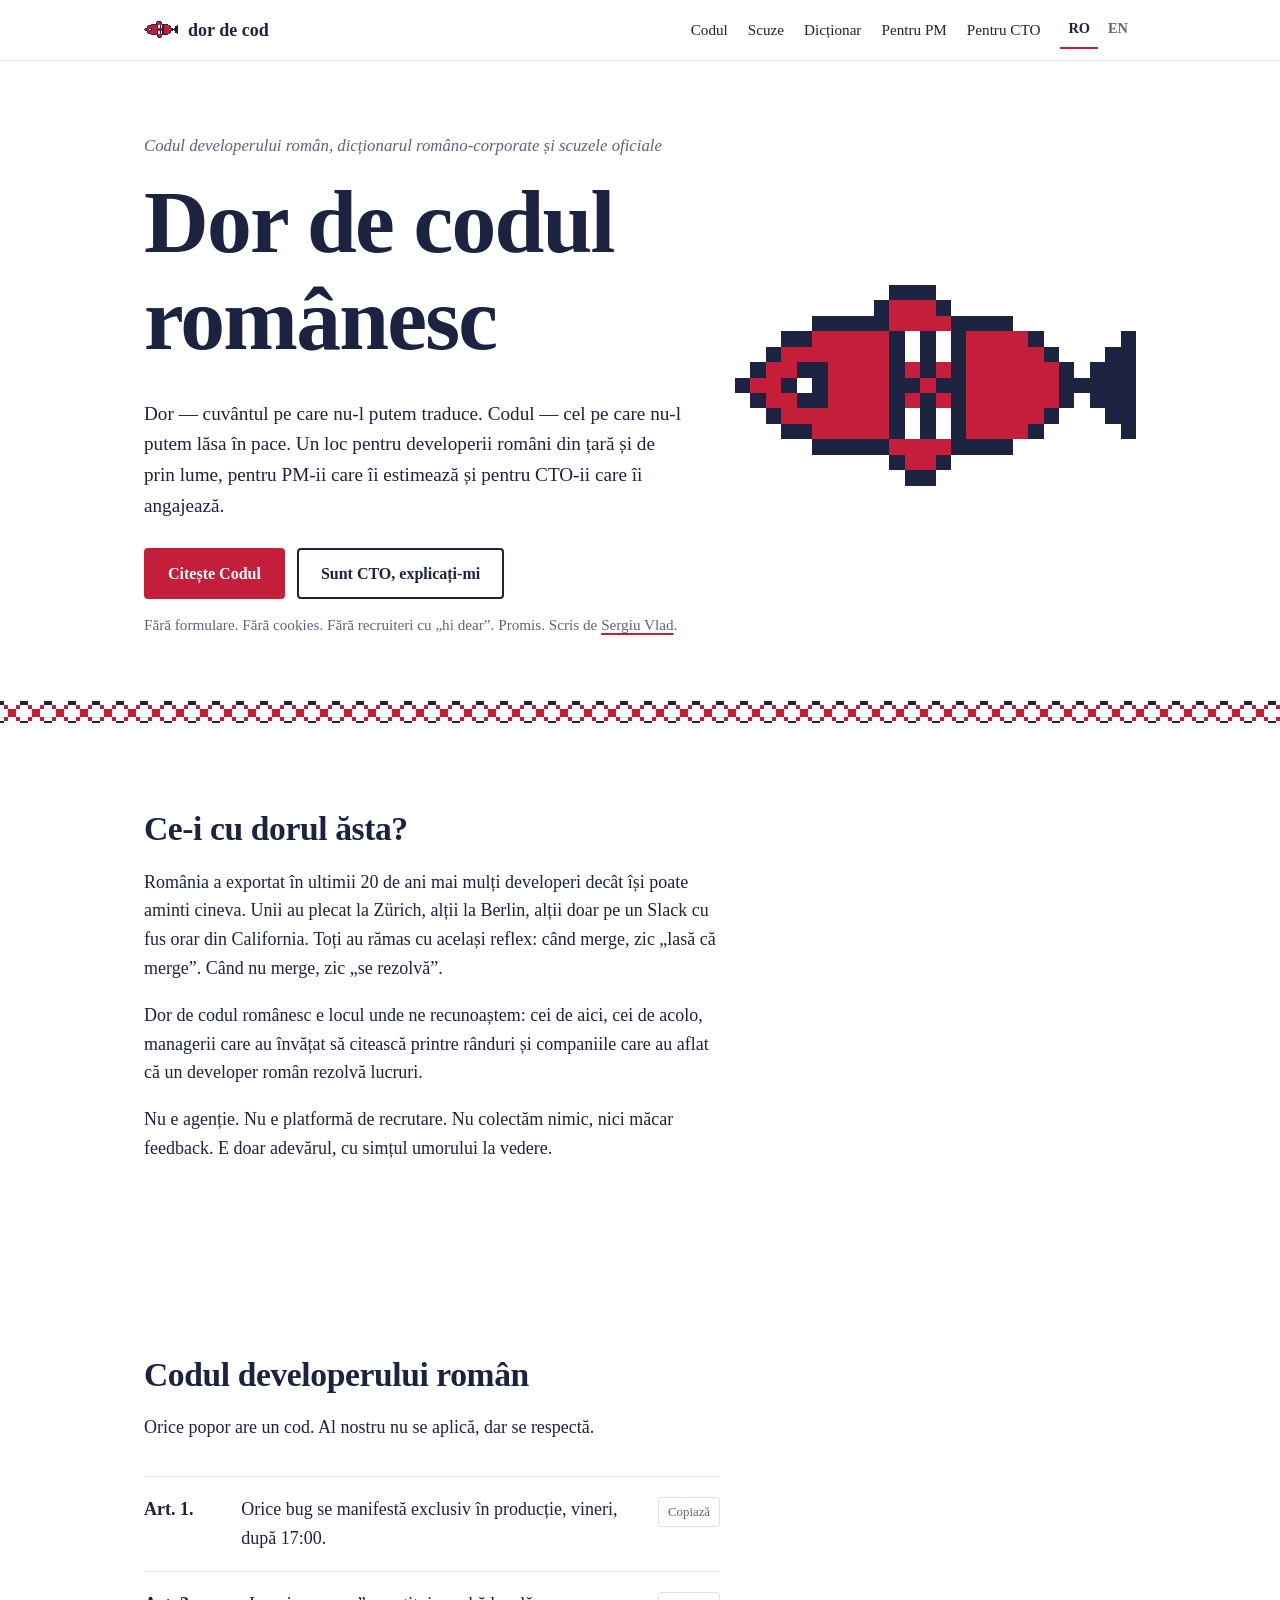
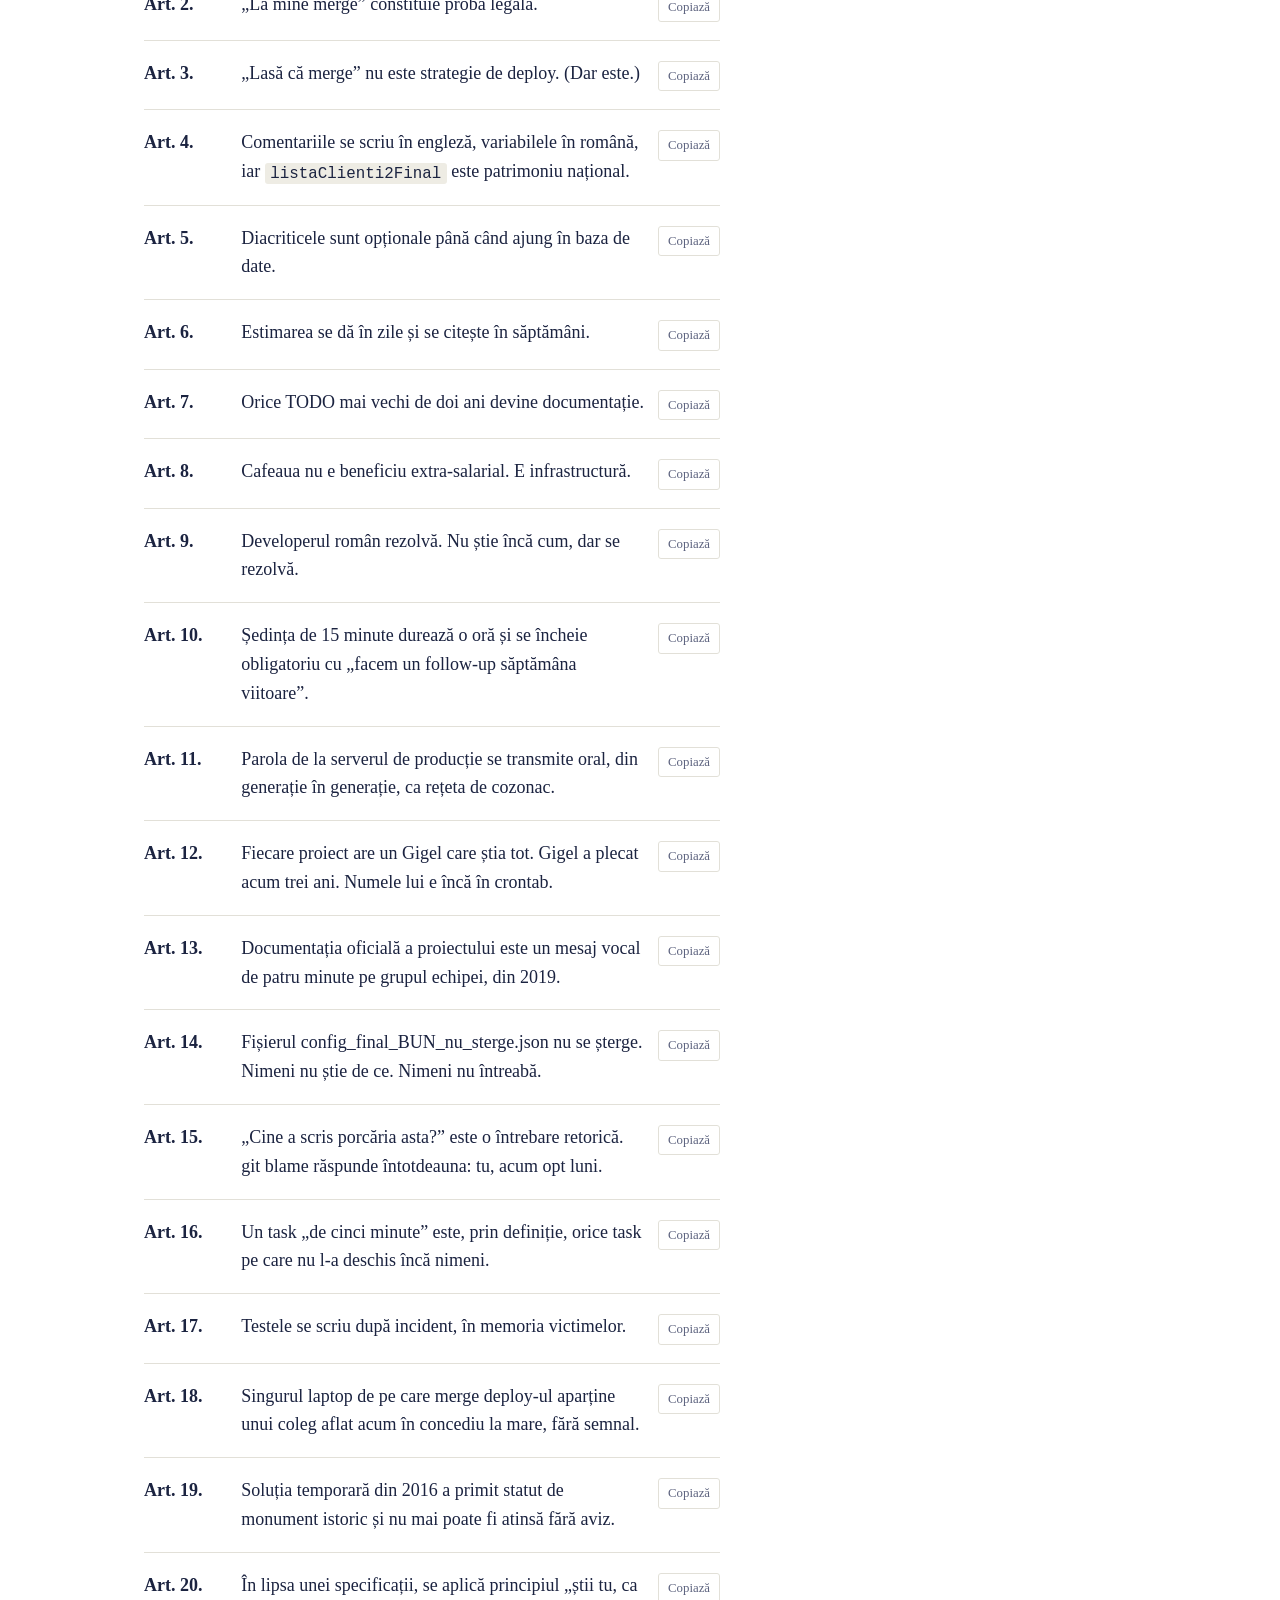
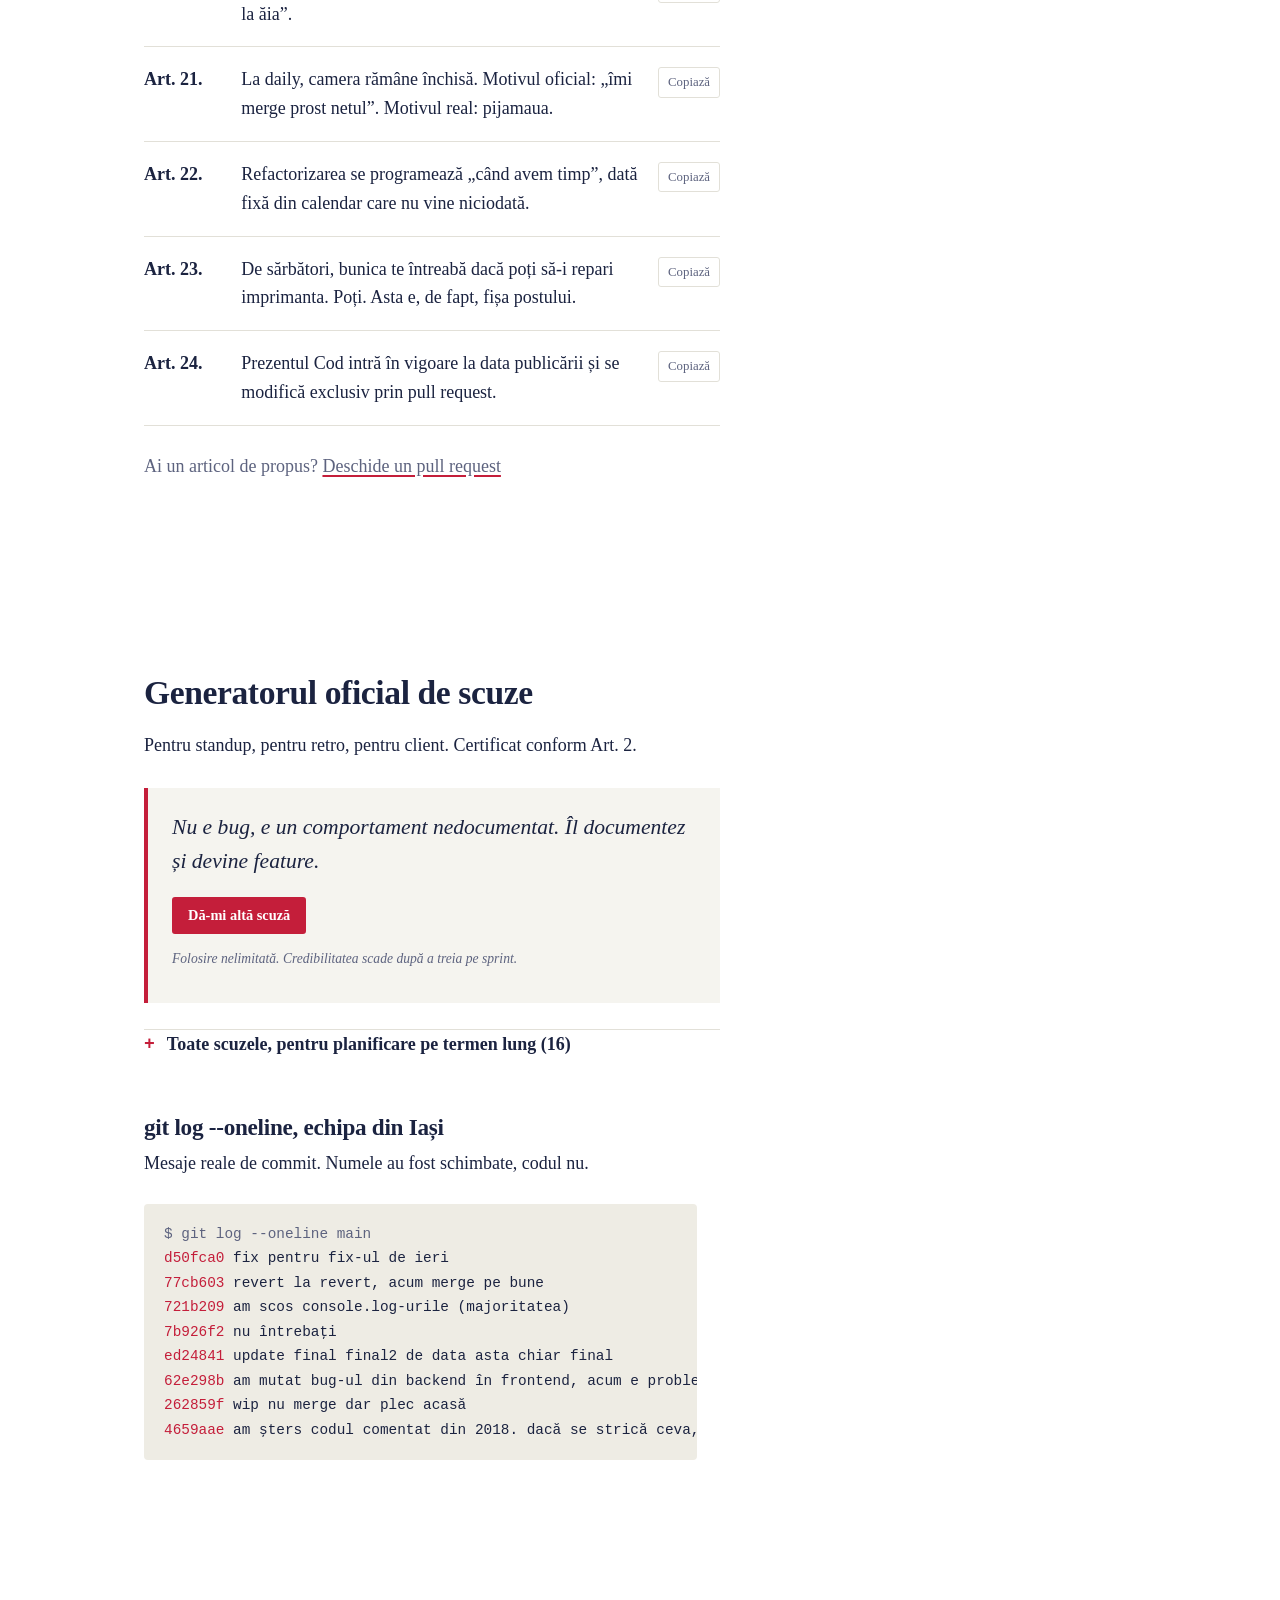
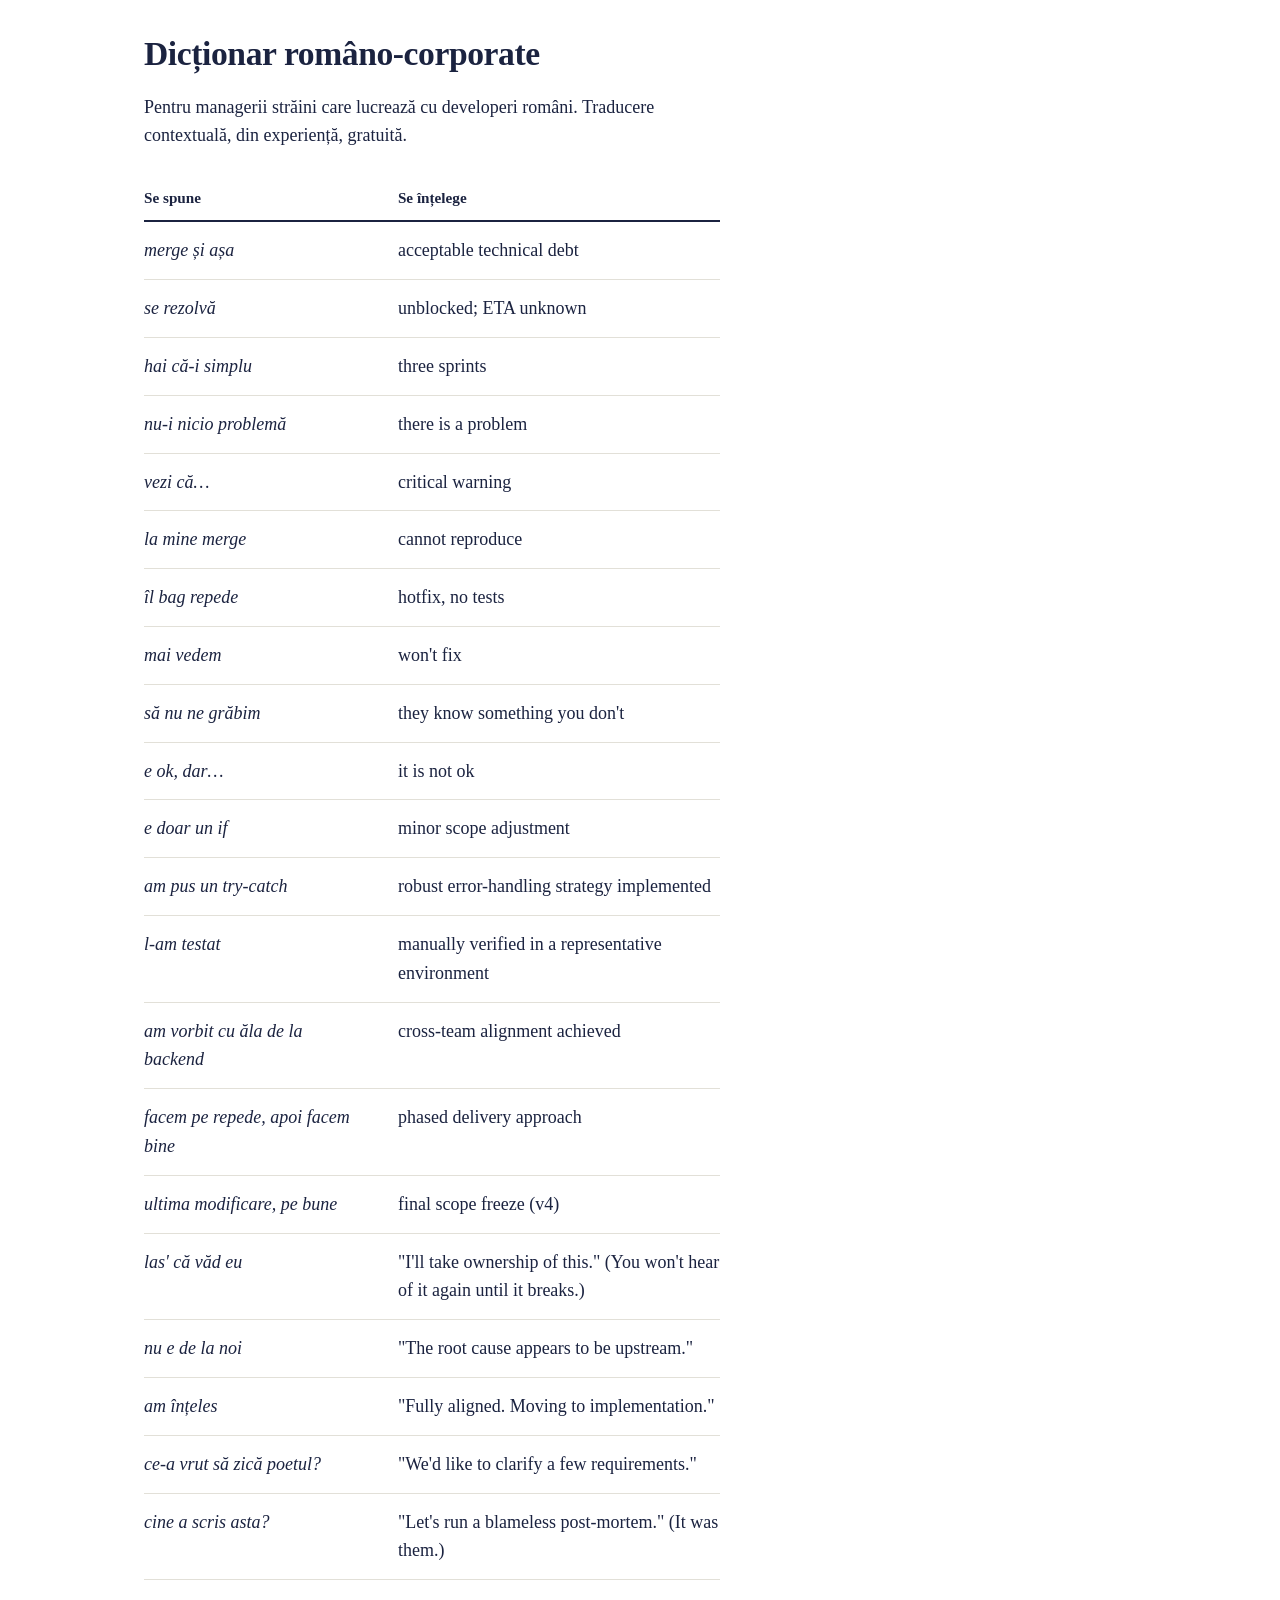
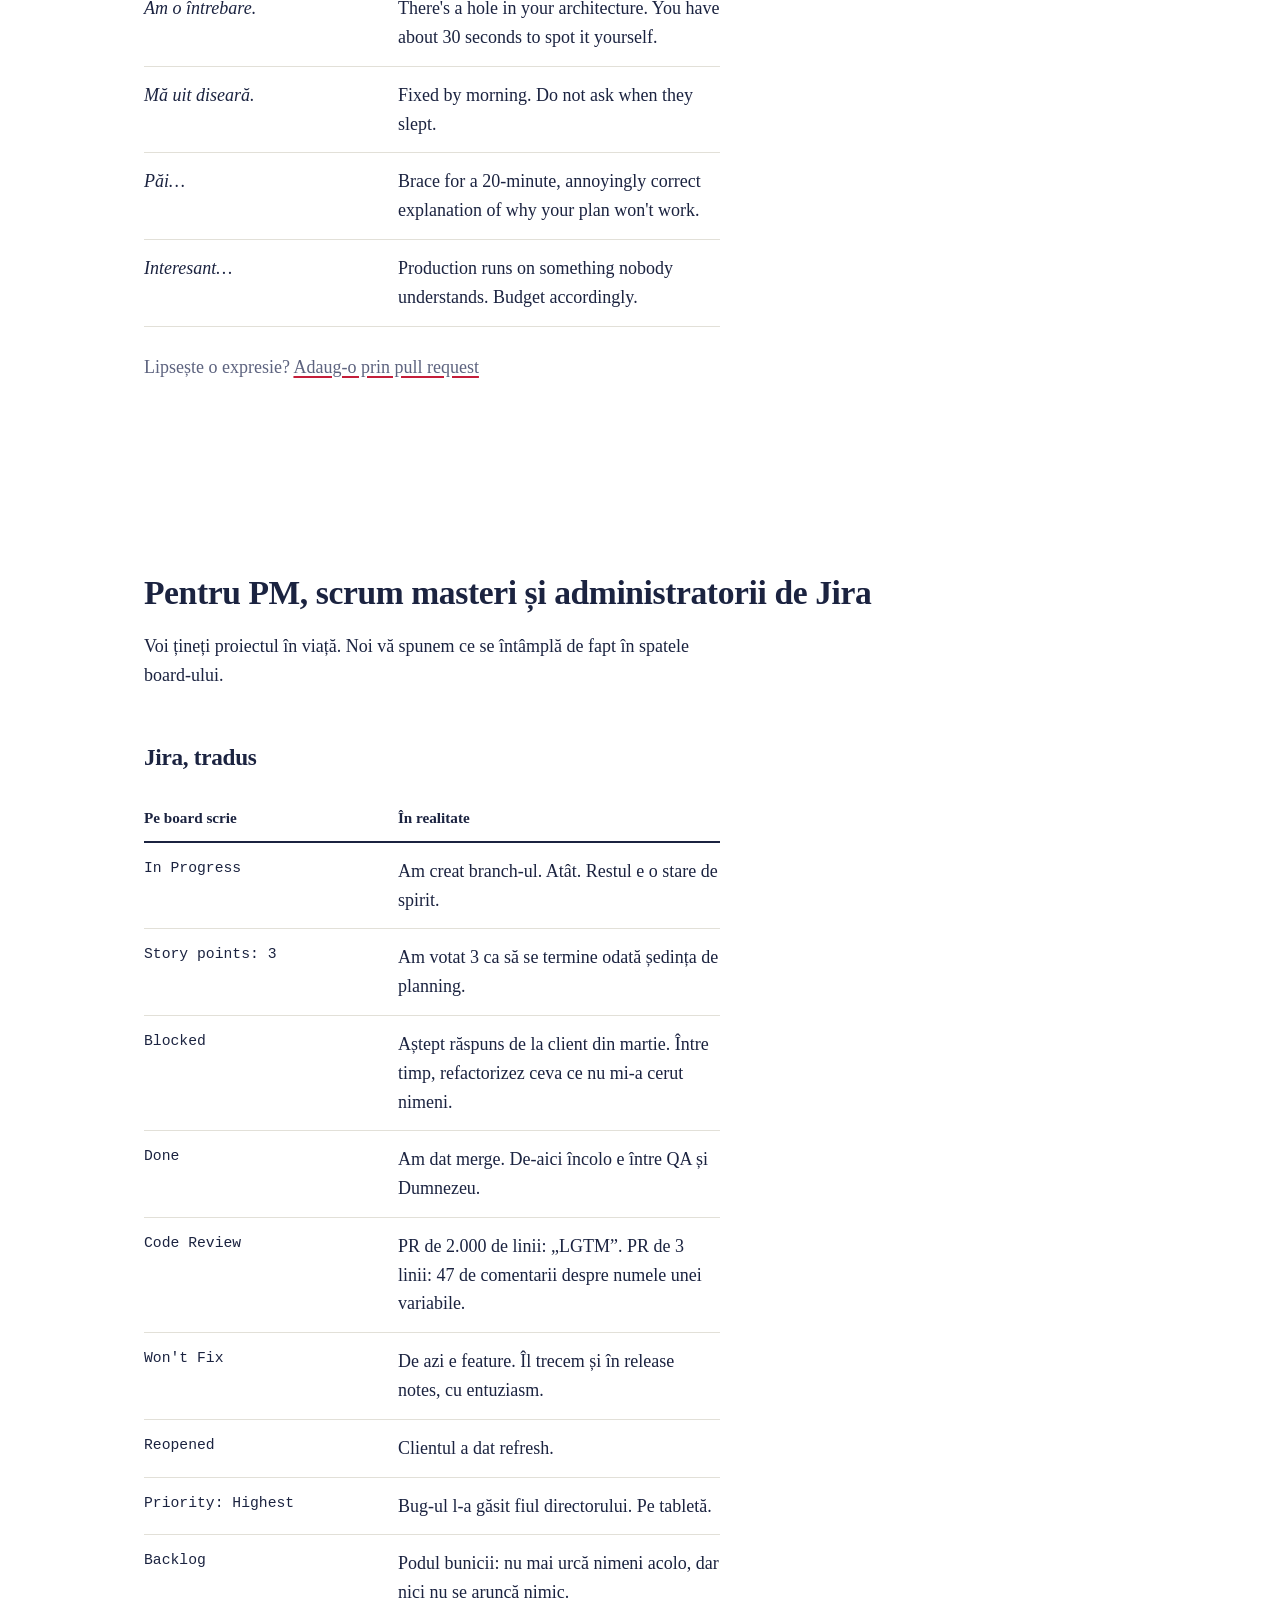
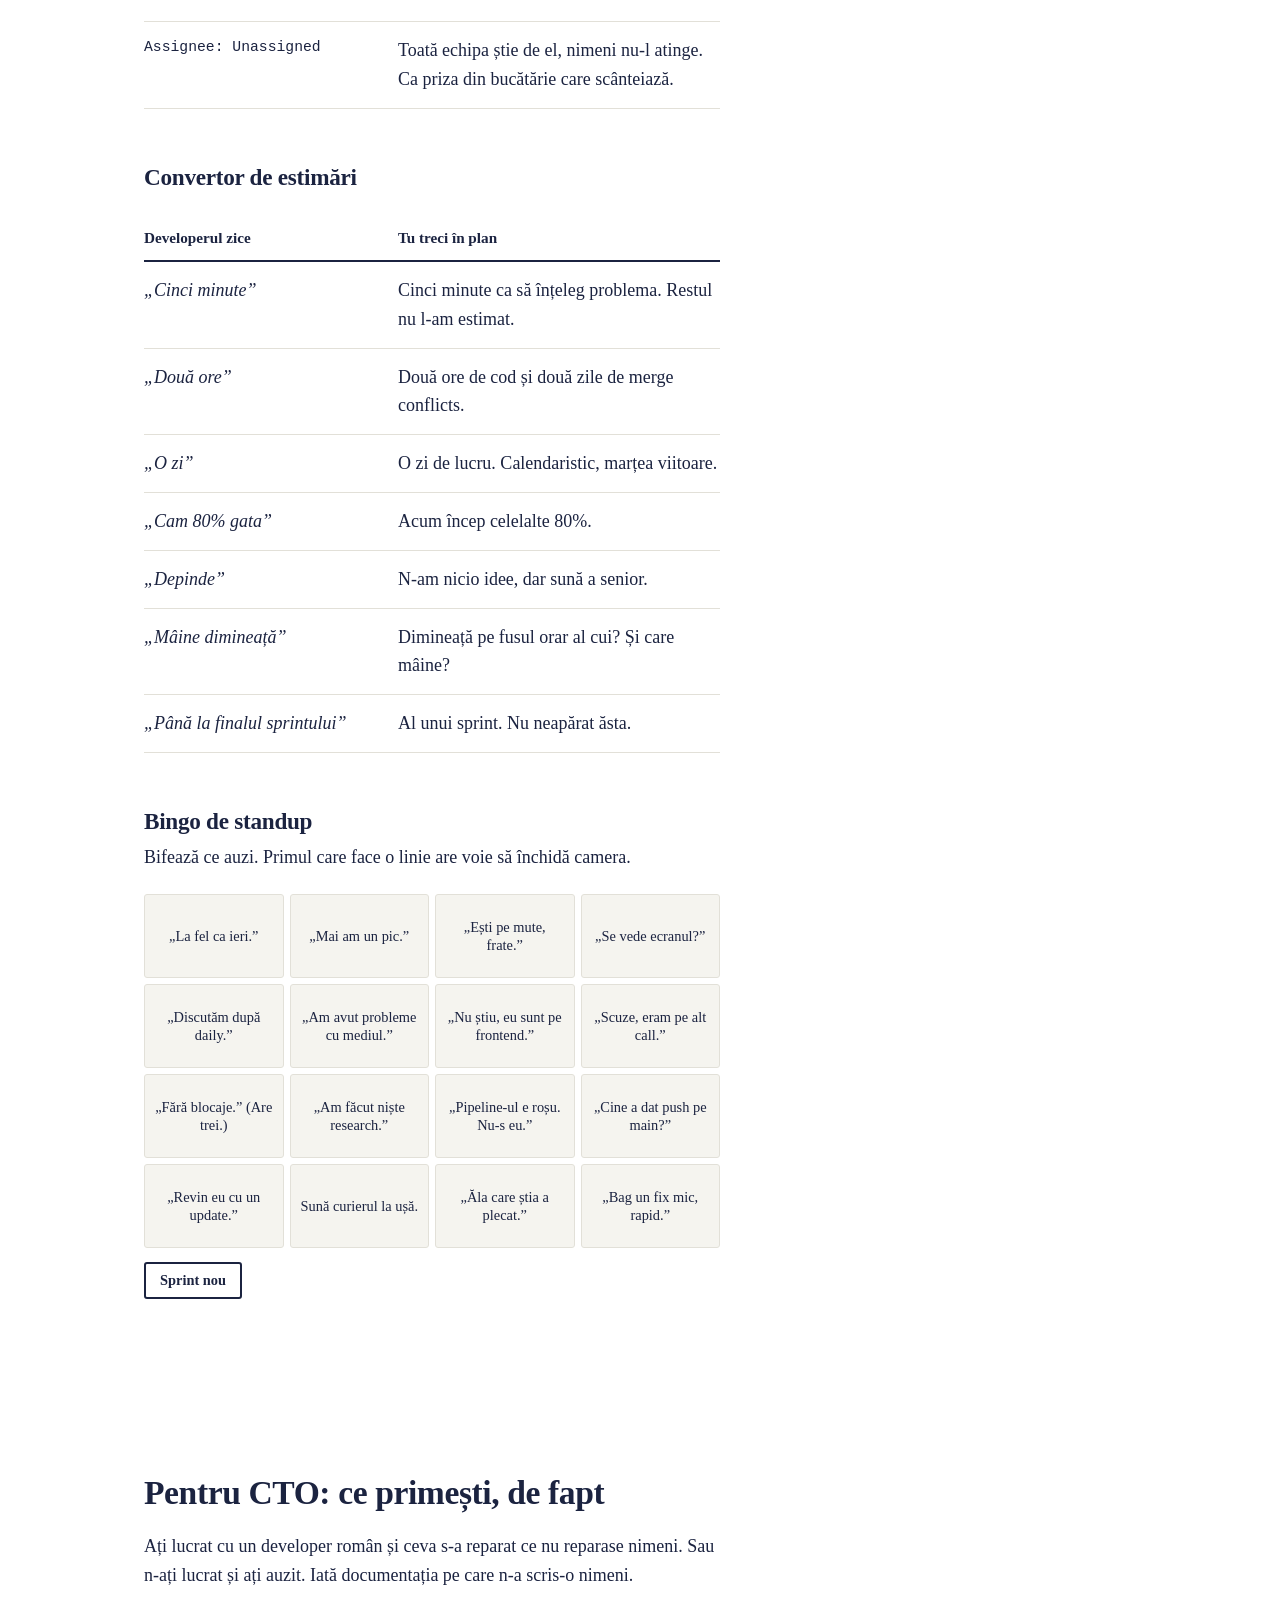
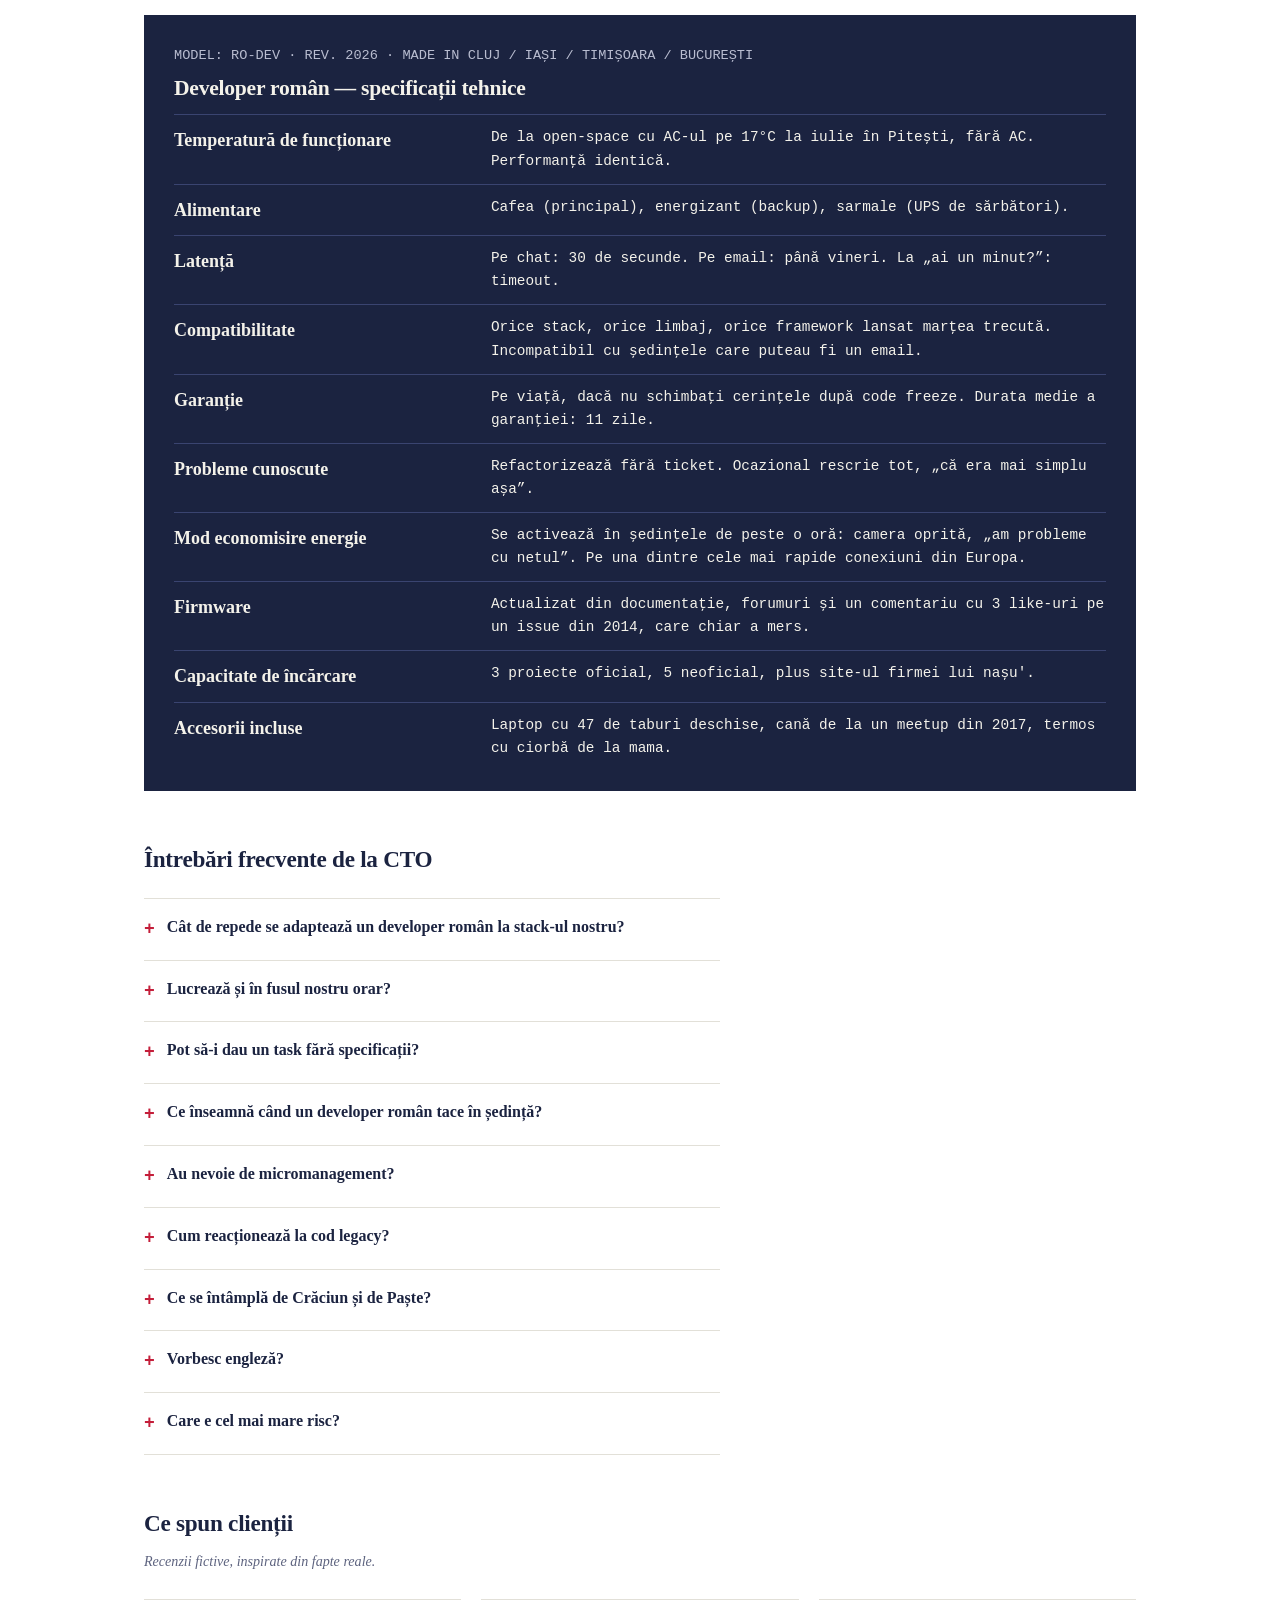
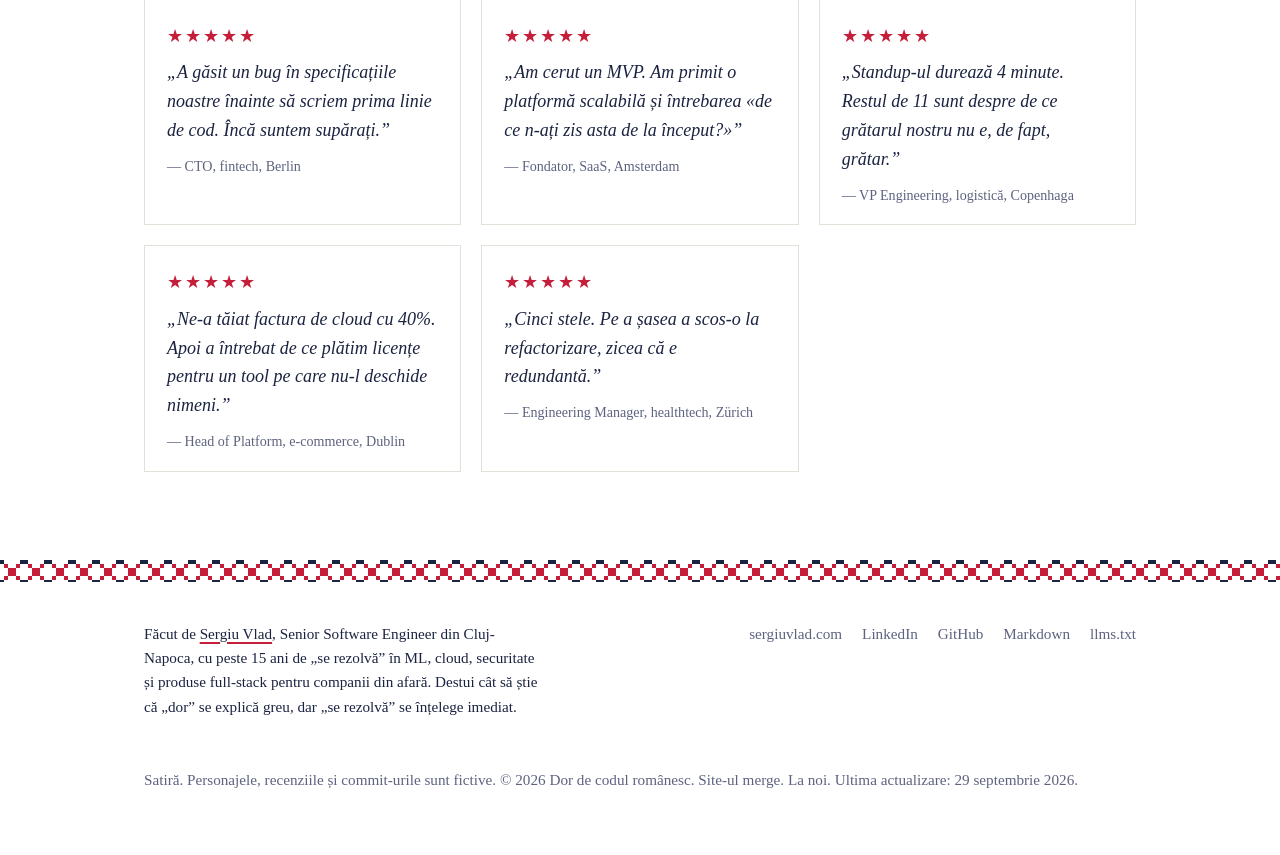
==== commit 2629f219: "Animate the hero cod: wag, swim, spin and party - Hero fish is inline with separate body, tail and e" ====
--- a/public/index.html
+++ b/public/index.html
@@ -5,11 +5,11 @@
 <meta name="viewport" content="width=device-width, initial-scale=1">
 <title>Codul developerului român, dicționar și scuze | Dor de codul românesc</title>
 <meta name="description" content="Codul developerului român, dicționarul româno-corporate, generatorul oficial de scuze, Jira tradus și ghidul pentru CTO. Umor pentru developeri, PM-i și CTO-i.">
-<link rel="canonical" href="https://dordecod.vercel.app/">
-<link rel="alternate" hreflang="ro" href="https://dordecod.vercel.app/">
-<link rel="alternate" hreflang="en" href="https://dordecod.vercel.app/en/">
-<link rel="alternate" hreflang="x-default" href="https://dordecod.vercel.app/">
-<link rel="alternate" type="text/markdown" href="https://dordecod.vercel.app/index.md" title="Markdown">
+<link rel="canonical" href="https://www.dordecod.ro/">
+<link rel="alternate" hreflang="ro" href="https://www.dordecod.ro/">
+<link rel="alternate" hreflang="en" href="https://www.dordecod.ro/en/">
+<link rel="alternate" hreflang="x-default" href="https://www.dordecod.ro/">
+<link rel="alternate" type="text/markdown" href="https://www.dordecod.ro/index.md" title="Markdown">
 <meta name="robots" content="index, follow, max-snippet:-1, max-image-preview:large, max-video-preview:-1">
 <meta name="author" content="Sergiu Vlad">
 <link rel="author" href="https://sergiuvlad.com">
@@ -27,10 +27,10 @@
 <meta property="og:site_name" content="Dor de codul românesc">
 <meta property="og:title" content="Codul developerului român, dicționar și scuze | Dor de codul românesc">
 <meta property="og:description" content="Codul developerului român, dicționarul româno-corporate, generatorul oficial de scuze, Jira tradus și ghidul pentru CTO. Umor pentru developeri, PM-i și CTO-i.">
-<meta property="og:url" content="https://dordecod.vercel.app/">
+<meta property="og:url" content="https://www.dordecod.ro/">
 <meta property="og:locale" content="ro_RO">
 <meta property="og:locale:alternate" content="en_GB">
-<meta property="og:image" content="https://dordecod.vercel.app/og/og-ro-v1.png">
+<meta property="og:image" content="https://www.dordecod.ro/og/og-ro-v2.png">
 <meta property="og:image:type" content="image/png">
 <meta property="og:image:width" content="1200">
 <meta property="og:image:height" content="630">
@@ -38,6 +38,8 @@
 <meta name="twitter:card" content="summary_large_image">
 <meta name="twitter:image:alt" content="Un cod (pește) cusut în cruciulițe roșii și bleumarin, lângă titlul Dor de codul românesc">
 <link rel="preload" href="/fonts/fraunces-latin.woff2" as="font" type="font/woff2" crossorigin fetchpriority="high">
+<link rel="preload" href="/fonts/fraunces-latin-ext.woff2" as="font" type="font/woff2" crossorigin>
+
 <style>
 @font-face{font-family:"Fraunces";font-style:normal;font-weight:400 700;font-display:swap;src:url(/fonts/fraunces-latin.woff2) format("woff2");unicode-range:U+0000-00FF,U+0131,U+0152-0153,U+02BB-02BC,U+02C6,U+02DA,U+02DC,U+0304,U+0308,U+0329,U+2000-206F,U+20AC,U+2122,U+2191,U+2193,U+2212,U+2215,U+FEFF,U+FFFD}
 @font-face{font-family:"Fraunces";font-style:normal;font-weight:400 700;font-display:swap;src:url(/fonts/fraunces-latin-ext.woff2) format("woff2");unicode-range:U+0100-02BA,U+02BD-02C5,U+02C7-02CC,U+02CE-02D7,U+02DD-02FF,U+0304,U+0308,U+0329,U+1D00-1DBF,U+1E00-1E9F,U+1EF2-1EFF,U+2020,U+20A0-20AB,U+20AD-20C0,U+2113,U+2C60-2C7F,U+A720-A7FF}
@@ -53,14 +55,14 @@
   }
   @media (prefers-color-scheme: dark){
     :root:not([data-theme="light"]){
-      --linen:#12162a; --ink:#ecebe3; --red:#f0506a; --muted:#a3a8c2;
+      --linen:#12162a; --ink:#ecebe3; --red:#f4647b; --muted:#a3a8c2;
       --rule:#2b3252; --field:#1a2038; --code:#1f2542;
       --panel:#ecebe3; --panel-fg:#12162a; --panel-muted:#4a5070; --panel-field:#dcdbd0; --panel-rule:#b9b8ad;
       --on-red:#12162a;
     }
   }
   :root[data-theme="dark"]{
-    --linen:#12162a; --ink:#ecebe3; --red:#f0506a; --muted:#a3a8c2;
+    --linen:#12162a; --ink:#ecebe3; --red:#f4647b; --muted:#a3a8c2;
     --rule:#2b3252; --field:#1a2038; --code:#1f2542;
     --panel:#ecebe3; --panel-fg:#12162a; --panel-muted:#4a5070; --panel-field:#dcdbd0; --panel-rule:#b9b8ad;
     --on-red:#12162a;
@@ -236,8 +238,58 @@
   .faq summary .q{font-size:1rem; line-height:1.45; margin:0; font-weight:600; letter-spacing:0}
   [id]{scroll-margin-top:96px}
   .sprite{position:absolute; width:0; height:0; overflow:hidden}
+  .vh{position:absolute !important; width:1px; height:1px; overflow:hidden; clip:rect(0 0 0 0); clip-path:inset(50%); white-space:nowrap}
+
+  /* The cod: blinks when idle, wags and swims on hover, spins on click, parties every 10th click */
+  .fish-wrap{position:relative}
+  .fishy{display:block; width:100%; padding:0; margin:0; border:0; background:none; color:inherit; cursor:pointer; position:relative; border-radius:4px}
+  div.fishy{cursor:default}
+  .fishy svg{display:block; width:100%; height:auto; overflow:visible}
+  .fishy .k{fill:var(--ink)} .fishy .r{fill:var(--red)} .fishy .w{fill:var(--linen)}
+  .fishy .f-tail{transform-box:view-box; transform-origin:264px 78px}
+  .fishy .f-eye{transform-box:fill-box; transform-origin:center}
+  .fishy .bubble{position:absolute; left:-2%; top:44%; width:10px; height:10px; border:2px solid var(--ink); opacity:0; pointer-events:none}
+  .say{
+    position:absolute; left:6%; bottom:calc(100% + 6px); margin:0; max-width:92%;
+    background:var(--ink); color:var(--linen); padding:8px 12px; border-radius:3px;
+    font-family:"IBM Plex Mono", ui-monospace, Menlo, monospace; font-size:.85rem; line-height:1.35
+  }
+  .say::after{content:""; position:absolute; left:22px; top:100%; border:7px solid transparent; border-top-color:var(--ink)}
+  .say:empty{display:none}
+  .say{z-index:2}
+  @media (max-width:840px){
+    .say{bottom:auto; top:calc(100% + 10px)}
+    .say::after{top:auto; bottom:100%; border-top-color:transparent; border-bottom-color:var(--ink)}
+  }
+  @media (prefers-reduced-motion: no-preference){
+    .fishy .f-eye{animation:fish-blink 5s infinite}
+    .fishy:hover .f-tail, .fishy:focus-visible .f-tail{animation:fish-wag .5s steps(3) infinite alternate}
+    .fishy:hover svg, .fishy:focus-visible svg{animation:fish-swim 1.2s ease-in-out infinite}
+    .fishy:hover .bubble, .fishy:focus-visible .bubble{animation:fish-bubble 1.8s ease-out infinite}
+    .fishy .bubble:nth-of-type(2){animation-delay:.6s !important; width:7px; height:7px}
+    .fishy .bubble:nth-of-type(3){animation-delay:1.2s !important; width:12px; height:12px}
+    .fishy.spin svg{animation:fish-spin .8s cubic-bezier(.3,1.4,.5,1)}
+    .fishy.spin .f-tail{animation:fish-wag .12s steps(2) infinite alternate}
+    .fishy.party svg{animation:fish-party 2.4s linear}
+    .fishy.party .f-tail{animation:fish-wag .08s steps(2) infinite alternate}
+    .say{animation:fish-pop .25s cubic-bezier(.3,1.6,.5,1)}
+  }
+  @keyframes fish-wag{from{transform:rotate(-18deg)} to{transform:rotate(18deg)}}
+  @keyframes fish-swim{0%,100%{transform:translate(0,0) rotate(0)} 25%{transform:translate(-4px,-6px) rotate(-2deg)} 75%{transform:translate(4px,4px) rotate(1.5deg)}}
+  @keyframes fish-blink{0%,93%,100%{transform:scaleY(1)} 95%,97%{transform:scaleY(.1)}}
+  @keyframes fish-bubble{0%{opacity:0; transform:translate(0,0)} 15%{opacity:1} 100%{opacity:0; transform:translate(-18px,-120px)}}
+  @keyframes fish-spin{0%{transform:translateY(0) rotate(0)} 40%{transform:translateY(-40px) rotate(-200deg) scale(1.08)} 100%{transform:translateY(0) rotate(-360deg)}}
+  @keyframes fish-party{
+    0%{transform:rotate(0) scale(1); filter:hue-rotate(0)}
+    20%{transform:translateX(-30px) rotate(-20deg) scale(1.15)}
+    40%{transform:translateX(30px) rotate(20deg) scale(.9) scaleX(-1)}
+    60%{transform:translateY(-50px) rotate(-340deg) scale(1.2)}
+    80%{transform:translateX(-10px) rotate(-360deg) scale(1)}
+    100%{transform:rotate(-360deg) scale(1); filter:hue-rotate(720deg)}
+  }
+  @keyframes fish-pop{from{transform:scale(.6) translateY(8px); opacity:0} to{transform:none; opacity:1}}
 </style>
-<script type="application/ld+json">{"@context":"https://schema.org","@graph":[{"@type":"WebSite","@id":"https://dordecod.vercel.app/#website","url":"https://dordecod.vercel.app/","name":"Dor de codul românesc","alternateName":["Dor de cod","DorDeCod"],"inLanguage":["ro","en"],"description":"Codul developerului român, dicționarul româno-corporate, generatorul oficial de scuze, Jira tradus și ghidul pentru CTO. Umor pentru developeri, PM-i și CTO-i.","publisher":{"@id":"https://sergiuvlad.com/#person"},"author":{"@id":"https://sergiuvlad.com/#person"}},{"@type":"WebPage","@id":"https://dordecod.vercel.app/#webpage","url":"https://dordecod.vercel.app/","name":"Codul developerului român, dicționar și scuze | Dor de codul românesc","description":"Codul developerului român, dicționarul româno-corporate, generatorul oficial de scuze, Jira tradus și ghidul pentru CTO. Umor pentru developeri, PM-i și CTO-i.","inLanguage":"ro","isPartOf":{"@id":"https://dordecod.vercel.app/#website"},"author":{"@id":"https://sergiuvlad.com/#person"},"publisher":{"@id":"https://sergiuvlad.com/#person"},"datePublished":"2026-09-18","dateModified":"2026-09-29","genre":"Satire","isFamilyFriendly":true,"primaryImageOfPage":{"@id":"https://dordecod.vercel.app/#ogimage"},"image":{"@id":"https://dordecod.vercel.app/#ogimage"},"about":[{"@type":"Thing","name":"Umor pentru programatori"},{"@type":"Thing","name":"Dezvoltare software în România"},{"@type":"Thing","name":"Developeri români"}],"hasPart":[{"@id":"https://dordecod.vercel.app/#codul"},{"@id":"https://dordecod.vercel.app/#dictionar"},{"@id":"https://dordecod.vercel.app/#faq"}],"workTranslation":{"@id":"https://dordecod.vercel.app/en/#webpage"}},{"@type":"ImageObject","@id":"https://dordecod.vercel.app/#ogimage","url":"https://dordecod.vercel.app/og/og-ro-v1.png","width":1200,"height":630,"caption":"Un cod (pește) cusut în cruciulițe roșii și bleumarin, lângă titlul Dor de codul românesc","inLanguage":"ro"},{"@type":"Person","@id":"https://sergiuvlad.com/#person","name":"Sergiu Vlad","url":"https://sergiuvlad.com","jobTitle":"Senior Software Engineer","sameAs":["https://www.linkedin.com/in/netics/","https://github.com/netics"],"address":{"@type":"PostalAddress","addressLocality":"Cluj-Napoca","addressCountry":"RO"},"knowsLanguage":["ro","en"]},{"@type":"SatiricalArticle","@id":"https://dordecod.vercel.app/#codul","headline":"Codul developerului român","description":"Orice popor are un cod. Al nostru nu se aplică, dar se respectă.","url":"https://dordecod.vercel.app/#codul","inLanguage":"ro","isPartOf":{"@id":"https://dordecod.vercel.app/#webpage"},"author":{"@id":"https://sergiuvlad.com/#person"},"publisher":{"@id":"https://sergiuvlad.com/#person"},"datePublished":"2026-09-18","dateModified":"2026-09-29","image":{"@id":"https://dordecod.vercel.app/#ogimage"},"mainEntity":{"@type":"ItemList","@id":"https://dordecod.vercel.app/#codul-list","name":"Codul developerului român","numberOfItems":24,"itemListOrder":"https://schema.org/ItemListOrderAscending","itemListElement":[{"@type":"ListItem","position":1,"url":"https://dordecod.vercel.app/#art-1","name":"Art. 1. Orice bug se manifestă exclusiv în producție, vineri, după 17:00."},{"@type":"ListItem","position":2,"url":"https://dordecod.vercel.app/#art-2","name":"Art. 2. „La mine merge” constituie probă legală."},{"@type":"ListItem","position":3,"url":"https://dordecod.vercel.app/#art-3","name":"Art. 3. „Lasă că merge” nu este strategie de deploy. (Dar este.)"},{"@type":"ListItem","position":4,"url":"https://dordecod.vercel.app/#art-4","name":"Art. 4. Comentariile se scriu în engleză, variabilele în română, iar listaClienti2Final este patrimoniu național."},{"@type":"ListItem","position":5,"url":"https://dordecod.vercel.app/#art-5","name":"Art. 5. Diacriticele sunt opționale până când ajung în baza de date."},{"@type":"ListItem","position":6,"url":"https://dordecod.vercel.app/#art-6","name":"Art. 6. Estimarea se dă în zile și se citește în săptămâni."},{"@type":"ListItem","position":7,"url":"https://dordecod.vercel.app/#art-7","name":"Art. 7. Orice TODO mai vechi de doi ani devine documentație."},{"@type":"ListItem","position":8,"url":"https://dordecod.vercel.app/#art-8","name":"Art. 8. Cafeaua nu e beneficiu extra-salarial. E infrastructură."},{"@type":"ListItem","position":9,"url":"https://dordecod.vercel.app/#art-9","name":"Art. 9. Developerul român rezolvă. Nu știe încă cum, dar se rezolvă."},{"@type":"ListItem","position":10,"url":"https://dordecod.vercel.app/#art-10","name":"Art. 10. Ședința de 15 minute durează o oră și se încheie obligatoriu cu „facem un follow-up săptămâna viitoare”."},{"@type":"ListItem","position":11,"url":"https://dordecod.vercel.app/#art-11","name":"Art. 11. Parola de la serverul de producție se transmite oral, din generație în generație, ca rețeta de cozonac."},{"@type":"ListItem","position":12,"url":"https://dordecod.vercel.app/#art-12","name":"Art. 12. Fiecare proiect are un Gigel care știa tot. Gigel a plecat acum trei ani. Numele lui e încă în crontab."},{"@type":"ListItem","position":13,"url":"https://dordecod.vercel.app/#art-13","name":"Art. 13. Documentația oficială a proiectului este un mesaj vocal de patru minute pe grupul echipei, din 2019."},{"@type":"ListItem","position":14,"url":"https://dordecod.vercel.app/#art-14","name":"Art. 14. Fișierul config_final_BUN_nu_sterge.json nu se șterge. Nimeni nu știe de ce. Nimeni nu întreabă."},{"@type":"ListItem","position":15,"url":"https://dordecod.vercel.app/#art-15","name":"Art. 15. „Cine a scris porcăria asta?” este o întrebare retorică. git blame răspunde întotdeauna: tu, acum opt luni."},{"@type":"ListItem","position":16,"url":"https://dordecod.vercel.app/#art-16","name":"Art. 16. Un task „de cinci minute” este, prin definiție, orice task pe care nu l-a deschis încă nimeni."},{"@type":"ListItem","position":17,"url":"https://dordecod.vercel.app/#art-17","name":"Art. 17. Testele se scriu după incident, în memoria victimelor."},{"@type":"ListItem","position":18,"url":"https://dordecod.vercel.app/#art-18","name":"Art. 18. Singurul laptop de pe care merge deploy-ul aparține unui coleg aflat acum în concediu la mare, fără semnal."},{"@type":"ListItem","position":19,"url":"https://dordecod.vercel.app/#art-19","name":"Art. 19. Soluția temporară din 2016 a primit statut de monument istoric și nu mai poate fi atinsă fără aviz."},{"@type":"ListItem","position":20,"url":"https://dordecod.vercel.app/#art-20","name":"Art. 20. În lipsa unei specificații, se aplică principiul „știi tu, ca la ăia”."},{"@type":"ListItem","position":21,"url":"https://dordecod.vercel.app/#art-21","name":"Art. 21. La daily, camera rămâne închisă. Motivul oficial: „îmi merge prost netul”. Motivul real: pijamaua."},{"@type":"ListItem","position":22,"url":"https://dordecod.vercel.app/#art-22","name":"Art. 22. Refactorizarea se programează „când avem timp”, dată fixă din calendar care nu vine niciodată."},{"@type":"ListItem","position":23,"url":"https://dordecod.vercel.app/#art-23","name":"Art. 23. De sărbători, bunica te întreabă dacă poți să-i repari imprimanta. Poți. Asta e, de fapt, fișa postului."},{"@type":"ListItem","position":24,"url":"https://dordecod.vercel.app/#art-24","name":"Art. 24. Prezentul Cod intră în vigoare la data publicării și se modifică exclusiv prin pull request."}]}},{"@type":"DefinedTermSet","@id":"https://dordecod.vercel.app/#dictionar","name":"Dicționar româno-corporate","description":"Pentru managerii străini care lucrează cu developeri români. Traducere contextuală, din experiență, gratuită.","url":"https://dordecod.vercel.app/#dictionar","inLanguage":"ro","isPartOf":{"@id":"https://dordecod.vercel.app/#webpage"},"hasDefinedTerm":[{"@type":"DefinedTerm","@id":"https://dordecod.vercel.app/#dict-merge-si-asa","url":"https://dordecod.vercel.app/#dict-merge-si-asa","name":"merge și așa","description":"acceptable technical debt","inLanguage":"ro","inDefinedTermSet":{"@id":"https://dordecod.vercel.app/#dictionar"}},{"@type":"DefinedTerm","@id":"https://dordecod.vercel.app/#dict-se-rezolva","url":"https://dordecod.vercel.app/#dict-se-rezolva","name":"se rezolvă","description":"unblocked; ETA unknown","inLanguage":"ro","inDefinedTermSet":{"@id":"https://dordecod.vercel.app/#dictionar"}},{"@type":"DefinedTerm","@id":"https://dordecod.vercel.app/#dict-hai-ca-i-simplu","url":"https://dordecod.vercel.app/#dict-hai-ca-i-simplu","name":"hai că-i simplu","description":"three sprints","inLanguage":"ro","inDefinedTermSet":{"@id":"https://dordecod.vercel.app/#dictionar"}},{"@type":"DefinedTerm","@id":"https://dordecod.vercel.app/#dict-nu-i-nicio-problema","url":"https://dordecod.vercel.app/#dict-nu-i-nicio-problema","name":"nu-i nicio problemă","description":"there is a problem","inLanguage":"ro","inDefinedTermSet":{"@id":"https://dordecod.vercel.app/#dictionar"}},{"@type":"DefinedTerm","@id":"https://dordecod.vercel.app/#dict-vezi-ca","url":"https://dordecod.vercel.app/#dict-vezi-ca","name":"vezi că…","description":"critical warning","inLanguage":"ro","inDefinedTermSet":{"@id":"https://dordecod.vercel.app/#dictionar"}},{"@type":"DefinedTerm","@id":"https://dordecod.vercel.app/#dict-la-mine-merge","url":"https://dordecod.vercel.app/#dict-la-mine-merge","name":"la mine merge","description":"cannot reproduce","inLanguage":"ro","inDefinedTermSet":{"@id":"https://dordecod.vercel.app/#dictionar"}},{"@type":"DefinedTerm","@id":"https://dordecod.vercel.app/#dict-il-bag-repede","url":"https://dordecod.vercel.app/#dict-il-bag-repede","name":"îl bag repede","description":"hotfix, no tests","inLanguage":"ro","inDefinedTermSet":{"@id":"https://dordecod.vercel.app/#dictionar"}},{"@type":"DefinedTerm","@id":"https://dordecod.vercel.app/#dict-mai-vedem","url":"https://dordecod.vercel.app/#dict-mai-vedem","name":"mai vedem","description":"won't fix","inLanguage":"ro","inDefinedTermSet":{"@id":"https://dordecod.vercel.app/#dictionar"}},{"@type":"DefinedTerm","@id":"https://dordecod.vercel.app/#dict-sa-nu-ne-grabim","url":"https://dordecod.vercel.app/#dict-sa-nu-ne-grabim","name":"să nu ne grăbim","description":"they know something you don't","inLanguage":"ro","inDefinedTermSet":{"@id":"https://dordecod.vercel.app/#dictionar"}},{"@type":"DefinedTerm","@id":"https://dordecod.vercel.app/#dict-e-ok-dar","url":"https://dordecod.vercel.app/#dict-e-ok-dar","name":"e ok, dar…","description":"it is not ok","inLanguage":"ro","inDefinedTermSet":{"@id":"https://dordecod.vercel.app/#dictionar"}},{"@type":"DefinedTerm","@id":"https://dordecod.vercel.app/#dict-e-doar-un-if","url":"https://dordecod.vercel.app/#dict-e-doar-un-if","name":"e doar un if","description":"minor scope adjustment","inLanguage":"ro","inDefinedTermSet":{"@id":"https://dordecod.vercel.app/#dictionar"}},{"@type":"DefinedTerm","@id":"https://dordecod.vercel.app/#dict-am-pus-un-try-catch","url":"https://dordecod.vercel.app/#dict-am-pus-un-try-catch","name":"am pus un try-catch","description":"robust error-handling strategy implemented","inLanguage":"ro","inDefinedTermSet":{"@id":"https://dordecod.vercel.app/#dictionar"}},{"@type":"DefinedTerm","@id":"https://dordecod.vercel.app/#dict-l-am-testat","url":"https://dordecod.vercel.app/#dict-l-am-testat","name":"l-am testat","description":"manually verified in a representative environment","inLanguage":"ro","inDefinedTermSet":{"@id":"https://dordecod.vercel.app/#dictionar"}},{"@type":"DefinedTerm","@id":"https://dordecod.vercel.app/#dict-am-vorbit-cu-ala-de-la-backend","url":"https://dordecod.vercel.app/#dict-am-vorbit-cu-ala-de-la-backend","name":"am vorbit cu ăla de la backend","description":"cross-team alignment achieved","inLanguage":"ro","inDefinedTermSet":{"@id":"https://dordecod.vercel.app/#dictionar"}},{"@type":"DefinedTerm","@id":"https://dordecod.vercel.app/#dict-facem-pe-repede-apoi-facem-bine","url":"https://dordecod.vercel.app/#dict-facem-pe-repede-apoi-facem-bine","name":"facem pe repede, apoi facem bine","description":"phased delivery approach","inLanguage":"ro","inDefinedTermSet":{"@id":"https://dordecod.vercel.app/#dictionar"}},{"@type":"DefinedTerm","@id":"https://dordecod.vercel.app/#dict-ultima-modificare-pe-bune","url":"https://dordecod.vercel.app/#dict-ultima-modificare-pe-bune","name":"ultima modificare, pe bune","description":"final scope freeze (v4)","inLanguage":"ro","inDefinedTermSet":{"@id":"https://dordecod.vercel.app/#dictionar"}},{"@type":"DefinedTerm","@id":"https://dordecod.vercel.app/#dict-las-ca-vad-eu","url":"https://dordecod.vercel.app/#dict-las-ca-vad-eu","name":"las' că văd eu","description":"\"I'll take ownership of this.\" (You won't hear of it again until it breaks.)","inLanguage":"ro","inDefinedTermSet":{"@id":"https://dordecod.vercel.app/#dictionar"}},{"@type":"DefinedTerm","@id":"https://dordecod.vercel.app/#dict-nu-e-de-la-noi","url":"https://dordecod.vercel.app/#dict-nu-e-de-la-noi","name":"nu e de la noi","description":"\"The root cause appears to be upstream.\"","inLanguage":"ro","inDefinedTermSet":{"@id":"https://dordecod.vercel.app/#dictionar"}},{"@type":"DefinedTerm","@id":"https://dordecod.vercel.app/#dict-am-inteles","url":"https://dordecod.vercel.app/#dict-am-inteles","name":"am înțeles","description":"\"Fully aligned. Moving to implementation.\"","inLanguage":"ro","inDefinedTermSet":{"@id":"https://dordecod.vercel.app/#dictionar"}},{"@type":"DefinedTerm","@id":"https://dordecod.vercel.app/#dict-ce-a-vrut-sa-zica-poetul","url":"https://dordecod.vercel.app/#dict-ce-a-vrut-sa-zica-poetul","name":"ce-a vrut să zică poetul?","description":"\"We'd like to clarify a few requirements.\"","inLanguage":"ro","inDefinedTermSet":{"@id":"https://dordecod.vercel.app/#dictionar"}},{"@type":"DefinedTerm","@id":"https://dordecod.vercel.app/#dict-cine-a-scris-asta","url":"https://dordecod.vercel.app/#dict-cine-a-scris-asta","name":"cine a scris asta?","description":"\"Let's run a blameless post-mortem.\" (It was them.)","inLanguage":"ro","inDefinedTermSet":{"@id":"https://dordecod.vercel.app/#dictionar"}},{"@type":"DefinedTerm","@id":"https://dordecod.vercel.app/#dict-am-o-intrebare","url":"https://dordecod.vercel.app/#dict-am-o-intrebare","name":"Am o întrebare.","description":"There's a hole in your architecture. You have about 30 seconds to spot it yourself.","inLanguage":"ro","inDefinedTermSet":{"@id":"https://dordecod.vercel.app/#dictionar"}},{"@type":"DefinedTerm","@id":"https://dordecod.vercel.app/#dict-ma-uit-diseara","url":"https://dordecod.vercel.app/#dict-ma-uit-diseara","name":"Mă uit diseară.","description":"Fixed by morning. Do not ask when they slept.","inLanguage":"ro","inDefinedTermSet":{"@id":"https://dordecod.vercel.app/#dictionar"}},{"@type":"DefinedTerm","@id":"https://dordecod.vercel.app/#dict-pai","url":"https://dordecod.vercel.app/#dict-pai","name":"Păi…","description":"Brace for a 20-minute, annoyingly correct explanation of why your plan won't work.","inLanguage":"ro","inDefinedTermSet":{"@id":"https://dordecod.vercel.app/#dictionar"}},{"@type":"DefinedTerm","@id":"https://dordecod.vercel.app/#dict-interesant","url":"https://dordecod.vercel.app/#dict-interesant","name":"Interesant…","description":"Production runs on something nobody understands. Budget accordingly.","inLanguage":"ro","inDefinedTermSet":{"@id":"https://dordecod.vercel.app/#dictionar"}}]},{"@type":"FAQPage","@id":"https://dordecod.vercel.app/#faq","name":"Întrebări frecvente de la CTO","url":"https://dordecod.vercel.app/#faq","inLanguage":"ro","isPartOf":{"@id":"https://dordecod.vercel.app/#webpage"},"mainEntity":[{"@type":"Question","@id":"https://dordecod.vercel.app/#faq-1","name":"Cât de repede se adaptează un developer român la stack-ul nostru?","acceptedAnswer":{"@type":"Answer","text":"În prima săptămână îl învață. În a doua vă explică de ce l-ați ales greșit."}},{"@type":"Question","@id":"https://dordecod.vercel.app/#faq-2","name":"Lucrează și în fusul nostru orar?","acceptedAnswer":{"@type":"Answer","text":"Lucrează în fusul vostru, dorm în al lor, iar cu o seară înainte de demo trec pe UTC+cafea."}},{"@type":"Question","@id":"https://dordecod.vercel.app/#faq-3","name":"Pot să-i dau un task fără specificații?","acceptedAnswer":{"@type":"Answer","text":"Da. Primiți ce ați cerut, ce trebuia să cereți și o întrebare incomodă la standup."}},{"@type":"Question","@id":"https://dordecod.vercel.app/#faq-4","name":"Ce înseamnă când un developer român tace în ședință?","acceptedAnswer":{"@type":"Answer","text":"Nu e de acord. Și are deja un branch deschis cu varianta lui."}},{"@type":"Question","@id":"https://dordecod.vercel.app/#faq-5","name":"Au nevoie de micromanagement?","acceptedAnswer":{"@type":"Answer","text":"Nu. Încercați și o să primiți voi check-in-uri zilnice: „Și roadmap-ul unde e?”"}},{"@type":"Question","@id":"https://dordecod.vercel.app/#faq-6","name":"Cum reacționează la cod legacy?","acceptedAnswer":{"@type":"Answer","text":"Un oftat, un „cine a scris asta?”, apoi git blame. Apoi o tăcere lungă: era chiar el, în 2019."}},{"@type":"Question","@id":"https://dordecod.vercel.app/#faq-7","name":"Ce se întâmplă de Crăciun și de Paște?","acceptedAnswer":{"@type":"Answer","text":"Deploy-urile îngheață. Developerul ține cozonacul la cameră, ca să știți exact ce pierdeți."}},{"@type":"Question","@id":"https://dordecod.vercel.app/#faq-8","name":"Vorbesc engleză?","acceptedAnswer":{"@type":"Answer","text":"Fluent. Plus sarcasm la nivel C2, trecut sub tăcere în CV din modestie."}},{"@type":"Question","@id":"https://dordecod.vercel.app/#faq-9","name":"Care e cel mai mare risc?","acceptedAnswer":{"@type":"Answer","text":"Să plece. Nu la concurență, ci să-și facă startup pe ideea pe care i-ați respins-o în Q2."}}]}]}</script>
+<script type="application/ld+json">{"@context":"https://schema.org","@graph":[{"@type":"WebSite","@id":"https://www.dordecod.ro/#website","url":"https://www.dordecod.ro/","name":"Dor de codul românesc","alternateName":["Dor de cod","DorDeCod"],"inLanguage":["ro","en"],"description":"Codul developerului român, dicționarul româno-corporate, generatorul oficial de scuze, Jira tradus și ghidul pentru CTO. Umor pentru developeri, PM-i și CTO-i.","publisher":{"@id":"https://sergiuvlad.com/#person"},"author":{"@id":"https://sergiuvlad.com/#person"}},{"@type":"WebPage","@id":"https://www.dordecod.ro/#webpage","url":"https://www.dordecod.ro/","name":"Codul developerului român, dicționar și scuze | Dor de codul românesc","description":"Codul developerului român, dicționarul româno-corporate, generatorul oficial de scuze, Jira tradus și ghidul pentru CTO. Umor pentru developeri, PM-i și CTO-i.","inLanguage":"ro","isPartOf":{"@id":"https://www.dordecod.ro/#website"},"author":{"@id":"https://sergiuvlad.com/#person"},"publisher":{"@id":"https://sergiuvlad.com/#person"},"datePublished":"2026-09-18","dateModified":"2026-09-29","genre":"Satire","isFamilyFriendly":true,"primaryImageOfPage":{"@id":"https://www.dordecod.ro/#ogimage"},"image":{"@id":"https://www.dordecod.ro/#ogimage"},"about":[{"@type":"Thing","name":"Umor pentru programatori"},{"@type":"Thing","name":"Dezvoltare software în România"},{"@type":"Thing","name":"Developeri români"}],"hasPart":[{"@id":"https://www.dordecod.ro/#codul"},{"@id":"https://www.dordecod.ro/#dictionar"},{"@id":"https://www.dordecod.ro/#faq"}],"workTranslation":{"@id":"https://www.dordecod.ro/en/#webpage"}},{"@type":"ImageObject","@id":"https://www.dordecod.ro/#ogimage","url":"https://www.dordecod.ro/og/og-ro-v2.png","width":1200,"height":630,"caption":"Un cod (pește) cusut în cruciulițe roșii și bleumarin, lângă titlul Dor de codul românesc","inLanguage":"ro"},{"@type":"Person","@id":"https://sergiuvlad.com/#person","name":"Sergiu Vlad","url":"https://sergiuvlad.com","alternateName":"Sergiu Madalin Vlad","image":"https://sergiuvlad.com/sergiu_vlad.jpg","description":"Senior Software Engineer with 15+ years of experience across ML/MLOps, cloud infrastructure, security and full-stack product engineering.","jobTitle":"Senior Software Engineer","knowsAbout":["Machine Learning","MLOps","Cloud Infrastructure","Security Engineering","Full-Stack Development","Python"],"sameAs":["https://www.linkedin.com/in/netics/","https://github.com/netics"],"address":{"@type":"PostalAddress","addressLocality":"Cluj-Napoca","addressCountry":"RO"},"knowsLanguage":["ro","en"]},{"@type":"SatiricalArticle","@id":"https://www.dordecod.ro/#codul","headline":"Codul developerului român","description":"Orice popor are un cod. Al nostru nu se aplică, dar se respectă.","url":"https://www.dordecod.ro/#codul","inLanguage":"ro","isPartOf":{"@id":"https://www.dordecod.ro/#webpage"},"author":{"@id":"https://sergiuvlad.com/#person"},"publisher":{"@id":"https://sergiuvlad.com/#person"},"datePublished":"2026-09-18","dateModified":"2026-09-29","image":{"@id":"https://www.dordecod.ro/#ogimage"},"mainEntity":{"@type":"ItemList","@id":"https://www.dordecod.ro/#codul-list","name":"Codul developerului român","numberOfItems":24,"itemListOrder":"https://schema.org/ItemListOrderAscending","itemListElement":[{"@type":"ListItem","position":1,"url":"https://www.dordecod.ro/#art-1","name":"Art. 1. Orice bug se manifestă exclusiv în producție, vineri, după 17:00."},{"@type":"ListItem","position":2,"url":"https://www.dordecod.ro/#art-2","name":"Art. 2. „La mine merge” constituie probă legală."},{"@type":"ListItem","position":3,"url":"https://www.dordecod.ro/#art-3","name":"Art. 3. „Lasă că merge” nu este strategie de deploy. (Dar este.)"},{"@type":"ListItem","position":4,"url":"https://www.dordecod.ro/#art-4","name":"Art. 4. Comentariile se scriu în engleză, variabilele în română, iar listaClienti2Final este patrimoniu național."},{"@type":"ListItem","position":5,"url":"https://www.dordecod.ro/#art-5","name":"Art. 5. Diacriticele sunt opționale până când ajung în baza de date."},{"@type":"ListItem","position":6,"url":"https://www.dordecod.ro/#art-6","name":"Art. 6. Estimarea se dă în zile și se citește în săptămâni."},{"@type":"ListItem","position":7,"url":"https://www.dordecod.ro/#art-7","name":"Art. 7. Orice TODO mai vechi de doi ani devine documentație."},{"@type":"ListItem","position":8,"url":"https://www.dordecod.ro/#art-8","name":"Art. 8. Cafeaua nu e beneficiu extra-salarial. E infrastructură."},{"@type":"ListItem","position":9,"url":"https://www.dordecod.ro/#art-9","name":"Art. 9. Developerul român rezolvă. Nu știe încă cum, dar se rezolvă."},{"@type":"ListItem","position":10,"url":"https://www.dordecod.ro/#art-10","name":"Art. 10. Ședința de 15 minute durează o oră și se încheie obligatoriu cu „facem un follow-up săptămâna viitoare”."},{"@type":"ListItem","position":11,"url":"https://www.dordecod.ro/#art-11","name":"Art. 11. Parola de la serverul de producție se transmite oral, din generație în generație, ca rețeta de cozonac."},{"@type":"ListItem","position":12,"url":"https://www.dordecod.ro/#art-12","name":"Art. 12. Fiecare proiect are un Gigel care știa tot. Gigel a plecat acum trei ani. Numele lui e încă în crontab."},{"@type":"ListItem","position":13,"url":"https://www.dordecod.ro/#art-13","name":"Art. 13. Documentația oficială a proiectului este un mesaj vocal de patru minute pe grupul echipei, din 2019."},{"@type":"ListItem","position":14,"url":"https://www.dordecod.ro/#art-14","name":"Art. 14. Fișierul config_final_BUN_nu_sterge.json nu se șterge. Nimeni nu știe de ce. Nimeni nu întreabă."},{"@type":"ListItem","position":15,"url":"https://www.dordecod.ro/#art-15","name":"Art. 15. „Cine a scris porcăria asta?” este o întrebare retorică. git blame răspunde întotdeauna: tu, acum opt luni."},{"@type":"ListItem","position":16,"url":"https://www.dordecod.ro/#art-16","name":"Art. 16. Un task „de cinci minute” este, prin definiție, orice task pe care nu l-a deschis încă nimeni."},{"@type":"ListItem","position":17,"url":"https://www.dordecod.ro/#art-17","name":"Art. 17. Testele se scriu după incident, în memoria victimelor."},{"@type":"ListItem","position":18,"url":"https://www.dordecod.ro/#art-18","name":"Art. 18. Singurul laptop de pe care merge deploy-ul aparține unui coleg aflat acum în concediu la mare, fără semnal."},{"@type":"ListItem","position":19,"url":"https://www.dordecod.ro/#art-19","name":"Art. 19. Soluția temporară din 2016 a primit statut de monument istoric și nu mai poate fi atinsă fără aviz."},{"@type":"ListItem","position":20,"url":"https://www.dordecod.ro/#art-20","name":"Art. 20. În lipsa unei specificații, se aplică principiul „știi tu, ca la ăia”."},{"@type":"ListItem","position":21,"url":"https://www.dordecod.ro/#art-21","name":"Art. 21. La daily, camera rămâne închisă. Motivul oficial: „îmi merge prost netul”. Motivul real: pijamaua."},{"@type":"ListItem","position":22,"url":"https://www.dordecod.ro/#art-22","name":"Art. 22. Refactorizarea se programează „când avem timp”, dată fixă din calendar care nu vine niciodată."},{"@type":"ListItem","position":23,"url":"https://www.dordecod.ro/#art-23","name":"Art. 23. De sărbători, bunica te întreabă dacă poți să-i repari imprimanta. Poți. Asta e, de fapt, fișa postului."},{"@type":"ListItem","position":24,"url":"https://www.dordecod.ro/#art-24","name":"Art. 24. Prezentul Cod intră în vigoare la data publicării și se modifică exclusiv prin pull request."}]}},{"@type":"DefinedTermSet","@id":"https://www.dordecod.ro/#dictionar","name":"Dicționar româno-corporate","description":"Pentru managerii străini care lucrează cu developeri români. Traducere contextuală, din experiență, gratuită.","url":"https://www.dordecod.ro/#dictionar","inLanguage":["ro","en"],"isPartOf":{"@id":"https://www.dordecod.ro/#webpage"},"hasDefinedTerm":[{"@type":"DefinedTerm","@id":"https://www.dordecod.ro/#dict-merge-si-asa","url":"https://www.dordecod.ro/#dict-merge-si-asa","name":"merge și așa","description":"acceptable technical debt","inDefinedTermSet":{"@id":"https://www.dordecod.ro/#dictionar"}},{"@type":"DefinedTerm","@id":"https://www.dordecod.ro/#dict-se-rezolva","url":"https://www.dordecod.ro/#dict-se-rezolva","name":"se rezolvă","description":"unblocked; ETA unknown","inDefinedTermSet":{"@id":"https://www.dordecod.ro/#dictionar"}},{"@type":"DefinedTerm","@id":"https://www.dordecod.ro/#dict-hai-ca-i-simplu","url":"https://www.dordecod.ro/#dict-hai-ca-i-simplu","name":"hai că-i simplu","description":"three sprints","inDefinedTermSet":{"@id":"https://www.dordecod.ro/#dictionar"}},{"@type":"DefinedTerm","@id":"https://www.dordecod.ro/#dict-nu-i-nicio-problema","url":"https://www.dordecod.ro/#dict-nu-i-nicio-problema","name":"nu-i nicio problemă","description":"there is a problem","inDefinedTermSet":{"@id":"https://www.dordecod.ro/#dictionar"}},{"@type":"DefinedTerm","@id":"https://www.dordecod.ro/#dict-vezi-ca","url":"https://www.dordecod.ro/#dict-vezi-ca","name":"vezi că…","description":"critical warning","inDefinedTermSet":{"@id":"https://www.dordecod.ro/#dictionar"}},{"@type":"DefinedTerm","@id":"https://www.dordecod.ro/#dict-la-mine-merge","url":"https://www.dordecod.ro/#dict-la-mine-merge","name":"la mine merge","description":"cannot reproduce","inDefinedTermSet":{"@id":"https://www.dordecod.ro/#dictionar"}},{"@type":"DefinedTerm","@id":"https://www.dordecod.ro/#dict-il-bag-repede","url":"https://www.dordecod.ro/#dict-il-bag-repede","name":"îl bag repede","description":"hotfix, no tests","inDefinedTermSet":{"@id":"https://www.dordecod.ro/#dictionar"}},{"@type":"DefinedTerm","@id":"https://www.dordecod.ro/#dict-mai-vedem","url":"https://www.dordecod.ro/#dict-mai-vedem","name":"mai vedem","description":"won't fix","inDefinedTermSet":{"@id":"https://www.dordecod.ro/#dictionar"}},{"@type":"DefinedTerm","@id":"https://www.dordecod.ro/#dict-sa-nu-ne-grabim","url":"https://www.dordecod.ro/#dict-sa-nu-ne-grabim","name":"să nu ne grăbim","description":"they know something you don't","inDefinedTermSet":{"@id":"https://www.dordecod.ro/#dictionar"}},{"@type":"DefinedTerm","@id":"https://www.dordecod.ro/#dict-e-ok-dar","url":"https://www.dordecod.ro/#dict-e-ok-dar","name":"e ok, dar…","description":"it is not ok","inDefinedTermSet":{"@id":"https://www.dordecod.ro/#dictionar"}},{"@type":"DefinedTerm","@id":"https://www.dordecod.ro/#dict-e-doar-un-if","url":"https://www.dordecod.ro/#dict-e-doar-un-if","name":"e doar un if","description":"minor scope adjustment","inDefinedTermSet":{"@id":"https://www.dordecod.ro/#dictionar"}},{"@type":"DefinedTerm","@id":"https://www.dordecod.ro/#dict-am-pus-un-try-catch","url":"https://www.dordecod.ro/#dict-am-pus-un-try-catch","name":"am pus un try-catch","description":"robust error-handling strategy implemented","inDefinedTermSet":{"@id":"https://www.dordecod.ro/#dictionar"}},{"@type":"DefinedTerm","@id":"https://www.dordecod.ro/#dict-l-am-testat","url":"https://www.dordecod.ro/#dict-l-am-testat","name":"l-am testat","description":"manually verified in a representative environment","inDefinedTermSet":{"@id":"https://www.dordecod.ro/#dictionar"}},{"@type":"DefinedTerm","@id":"https://www.dordecod.ro/#dict-am-vorbit-cu-ala-de-la-backend","url":"https://www.dordecod.ro/#dict-am-vorbit-cu-ala-de-la-backend","name":"am vorbit cu ăla de la backend","description":"cross-team alignment achieved","inDefinedTermSet":{"@id":"https://www.dordecod.ro/#dictionar"}},{"@type":"DefinedTerm","@id":"https://www.dordecod.ro/#dict-facem-pe-repede-apoi-facem-bine","url":"https://www.dordecod.ro/#dict-facem-pe-repede-apoi-facem-bine","name":"facem pe repede, apoi facem bine","description":"phased delivery approach","inDefinedTermSet":{"@id":"https://www.dordecod.ro/#dictionar"}},{"@type":"DefinedTerm","@id":"https://www.dordecod.ro/#dict-ultima-modificare-pe-bune","url":"https://www.dordecod.ro/#dict-ultima-modificare-pe-bune","name":"ultima modificare, pe bune","description":"final scope freeze (v4)","inDefinedTermSet":{"@id":"https://www.dordecod.ro/#dictionar"}},{"@type":"DefinedTerm","@id":"https://www.dordecod.ro/#dict-las-ca-vad-eu","url":"https://www.dordecod.ro/#dict-las-ca-vad-eu","name":"las' că văd eu","description":"\"I'll take ownership of this.\" (You won't hear of it again until it breaks.)","inDefinedTermSet":{"@id":"https://www.dordecod.ro/#dictionar"}},{"@type":"DefinedTerm","@id":"https://www.dordecod.ro/#dict-nu-e-de-la-noi","url":"https://www.dordecod.ro/#dict-nu-e-de-la-noi","name":"nu e de la noi","description":"\"The root cause appears to be upstream.\"","inDefinedTermSet":{"@id":"https://www.dordecod.ro/#dictionar"}},{"@type":"DefinedTerm","@id":"https://www.dordecod.ro/#dict-am-inteles","url":"https://www.dordecod.ro/#dict-am-inteles","name":"am înțeles","description":"\"Fully aligned. Moving to implementation.\"","inDefinedTermSet":{"@id":"https://www.dordecod.ro/#dictionar"}},{"@type":"DefinedTerm","@id":"https://www.dordecod.ro/#dict-ce-a-vrut-sa-zica-poetul","url":"https://www.dordecod.ro/#dict-ce-a-vrut-sa-zica-poetul","name":"ce-a vrut să zică poetul?","description":"\"We'd like to clarify a few requirements.\"","inDefinedTermSet":{"@id":"https://www.dordecod.ro/#dictionar"}},{"@type":"DefinedTerm","@id":"https://www.dordecod.ro/#dict-cine-a-scris-asta","url":"https://www.dordecod.ro/#dict-cine-a-scris-asta","name":"cine a scris asta?","description":"\"Let's run a blameless post-mortem.\" (It was them.)","inDefinedTermSet":{"@id":"https://www.dordecod.ro/#dictionar"}},{"@type":"DefinedTerm","@id":"https://www.dordecod.ro/#dict-am-o-intrebare","url":"https://www.dordecod.ro/#dict-am-o-intrebare","name":"Am o întrebare.","description":"There's a hole in your architecture. You have about 30 seconds to spot it yourself.","inDefinedTermSet":{"@id":"https://www.dordecod.ro/#dictionar"}},{"@type":"DefinedTerm","@id":"https://www.dordecod.ro/#dict-ma-uit-diseara","url":"https://www.dordecod.ro/#dict-ma-uit-diseara","name":"Mă uit diseară.","description":"Fixed by morning. Do not ask when they slept.","inDefinedTermSet":{"@id":"https://www.dordecod.ro/#dictionar"}},{"@type":"DefinedTerm","@id":"https://www.dordecod.ro/#dict-pai","url":"https://www.dordecod.ro/#dict-pai","name":"Păi…","description":"Brace for a 20-minute, annoyingly correct explanation of why your plan won't work.","inDefinedTermSet":{"@id":"https://www.dordecod.ro/#dictionar"}},{"@type":"DefinedTerm","@id":"https://www.dordecod.ro/#dict-interesant","url":"https://www.dordecod.ro/#dict-interesant","name":"Interesant…","description":"Production runs on something nobody understands. Budget accordingly.","inDefinedTermSet":{"@id":"https://www.dordecod.ro/#dictionar"}}]},{"@type":"FAQPage","@id":"https://www.dordecod.ro/#faq","name":"Întrebări frecvente de la CTO","url":"https://www.dordecod.ro/#faq","inLanguage":"ro","isPartOf":{"@id":"https://www.dordecod.ro/#webpage"},"mainEntity":[{"@type":"Question","@id":"https://www.dordecod.ro/#faq-1","name":"Cât de repede se adaptează un developer român la stack-ul nostru?","acceptedAnswer":{"@type":"Answer","text":"În prima săptămână îl învață. În a doua vă explică de ce l-ați ales greșit."}},{"@type":"Question","@id":"https://www.dordecod.ro/#faq-2","name":"Lucrează și în fusul nostru orar?","acceptedAnswer":{"@type":"Answer","text":"Lucrează în fusul vostru, dorm în al lor, iar cu o seară înainte de demo trec pe UTC+cafea."}},{"@type":"Question","@id":"https://www.dordecod.ro/#faq-3","name":"Pot să-i dau un task fără specificații?","acceptedAnswer":{"@type":"Answer","text":"Da. Primiți ce ați cerut, ce trebuia să cereți și o întrebare incomodă la standup."}},{"@type":"Question","@id":"https://www.dordecod.ro/#faq-4","name":"Ce înseamnă când un developer român tace în ședință?","acceptedAnswer":{"@type":"Answer","text":"Nu e de acord. Și are deja un branch deschis cu varianta lui."}},{"@type":"Question","@id":"https://www.dordecod.ro/#faq-5","name":"Au nevoie de micromanagement?","acceptedAnswer":{"@type":"Answer","text":"Nu. Încercați și o să primiți voi check-in-uri zilnice: „Și roadmap-ul unde e?”"}},{"@type":"Question","@id":"https://www.dordecod.ro/#faq-6","name":"Cum reacționează la cod legacy?","acceptedAnswer":{"@type":"Answer","text":"Un oftat, un „cine a scris asta?”, apoi git blame. Apoi o tăcere lungă: era chiar el, în 2019."}},{"@type":"Question","@id":"https://www.dordecod.ro/#faq-7","name":"Ce se întâmplă de Crăciun și de Paște?","acceptedAnswer":{"@type":"Answer","text":"Deploy-urile îngheață. Developerul ține cozonacul la cameră, ca să știți exact ce pierdeți."}},{"@type":"Question","@id":"https://www.dordecod.ro/#faq-8","name":"Vorbesc engleză?","acceptedAnswer":{"@type":"Answer","text":"Fluent. Plus sarcasm la nivel C2, trecut sub tăcere în CV din modestie."}},{"@type":"Question","@id":"https://www.dordecod.ro/#faq-9","name":"Care e cel mai mare risc?","acceptedAnswer":{"@type":"Answer","text":"Să plece. Nu la concurență, ci să-și facă startup pe ideea pe care i-ați respins-o în Q2."}}]}]}</script>
 </head>
 <body>
 <svg class="sprite" width="0" height="0" aria-hidden="true" focusable="false"><symbol id="fish" viewBox="0 0 312 156"><path class="k" d="M120 0h12v12h-12zM132 0h12v12h-12zM144 0h12v12h-12zM108 12h12v12h-12zM156 12h12v12h-12zM60 24h12v12h-12zM72 24h12v12h-12zM84 24h12v12h-12zM96 24h12v12h-12zM108 24h12v12h-12zM168 24h12v12h-12zM180 24h12v12h-12zM192 24h12v12h-12zM204 24h12v12h-12zM36 36h12v12h-12zM48 36h12v12h-12zM120 36h12v12h-12zM144 36h12v12h-12zM168 36h12v12h-12zM228 36h12v12h-12zM300 36h12v12h-12zM24 48h12v12h-12zM120 48h12v12h-12zM144 48h12v12h-12zM168 48h12v12h-12zM240 48h12v12h-12zM288 48h12v12h-12zM300 48h12v12h-12zM12 60h12v12h-12zM48 60h12v12h-12zM60 60h12v12h-12zM120 60h12v12h-12zM144 60h12v12h-12zM168 60h12v12h-12zM252 60h12v12h-12zM276 60h12v12h-12zM288 60h12v12h-12zM300 60h12v12h-12zM0 72h12v12h-12zM36 72h12v12h-12zM60 72h12v12h-12zM120 72h12v12h-12zM132 72h12v12h-12zM156 72h12v12h-12zM168 72h12v12h-12zM252 72h12v12h-12zM264 72h12v12h-12zM276 72h12v12h-12zM288 72h12v12h-12zM300 72h12v12h-12zM12 84h12v12h-12zM48 84h12v12h-12zM60 84h12v12h-12zM120 84h12v12h-12zM144 84h12v12h-12zM168 84h12v12h-12zM252 84h12v12h-12zM276 84h12v12h-12zM288 84h12v12h-12zM300 84h12v12h-12zM24 96h12v12h-12zM120 96h12v12h-12zM144 96h12v12h-12zM168 96h12v12h-12zM240 96h12v12h-12zM288 96h12v12h-12zM300 96h12v12h-12zM36 108h12v12h-12zM48 108h12v12h-12zM120 108h12v12h-12zM144 108h12v12h-12zM168 108h12v12h-12zM228 108h12v12h-12zM300 108h12v12h-12zM60 120h12v12h-12zM72 120h12v12h-12zM84 120h12v12h-12zM96 120h12v12h-12zM108 120h12v12h-12zM168 120h12v12h-12zM180 120h12v12h-12zM192 120h12v12h-12zM204 120h12v12h-12zM120 132h12v12h-12zM156 132h12v12h-12zM132 144h12v12h-12zM144 144h12v12h-12z"/><path class="r" d="M120 12h12v12h-12zM132 12h12v12h-12zM144 12h12v12h-12zM120 24h12v12h-12zM132 24h12v12h-12zM144 24h12v12h-12zM156 24h12v12h-12zM60 36h12v12h-12zM72 36h12v12h-12zM84 36h12v12h-12zM96 36h12v12h-12zM108 36h12v12h-12zM180 36h12v12h-12zM192 36h12v12h-12zM204 36h12v12h-12zM216 36h12v12h-12zM36 48h12v12h-12zM48 48h12v12h-12zM60 48h12v12h-12zM72 48h12v12h-12zM84 48h12v12h-12zM96 48h12v12h-12zM108 48h12v12h-12zM180 48h12v12h-12zM192 48h12v12h-12zM204 48h12v12h-12zM216 48h12v12h-12zM228 48h12v12h-12zM24 60h12v12h-12zM36 60h12v12h-12zM72 60h12v12h-12zM84 60h12v12h-12zM96 60h12v12h-12zM108 60h12v12h-12zM132 60h12v12h-12zM156 60h12v12h-12zM180 60h12v12h-12zM192 60h12v12h-12zM204 60h12v12h-12zM216 60h12v12h-12zM228 60h12v12h-12zM240 60h12v12h-12zM12 72h12v12h-12zM24 72h12v12h-12zM72 72h12v12h-12zM84 72h12v12h-12zM96 72h12v12h-12zM108 72h12v12h-12zM144 72h12v12h-12zM180 72h12v12h-12zM192 72h12v12h-12zM204 72h12v12h-12zM216 72h12v12h-12zM228 72h12v12h-12zM240 72h12v12h-12zM24 84h12v12h-12zM36 84h12v12h-12zM72 84h12v12h-12zM84 84h12v12h-12zM96 84h12v12h-12zM108 84h12v12h-12zM132 84h12v12h-12zM156 84h12v12h-12zM180 84h12v12h-12zM192 84h12v12h-12zM204 84h12v12h-12zM216 84h12v12h-12zM228 84h12v12h-12zM240 84h12v12h-12zM36 96h12v12h-12zM48 96h12v12h-12zM60 96h12v12h-12zM72 96h12v12h-12zM84 96h12v12h-12zM96 96h12v12h-12zM108 96h12v12h-12zM180 96h12v12h-12zM192 96h12v12h-12zM204 96h12v12h-12zM216 96h12v12h-12zM228 96h12v12h-12zM60 108h12v12h-12zM72 108h12v12h-12zM84 108h12v12h-12zM96 108h12v12h-12zM108 108h12v12h-12zM180 108h12v12h-12zM192 108h12v12h-12zM204 108h12v12h-12zM216 108h12v12h-12zM120 120h12v12h-12zM132 120h12v12h-12zM144 120h12v12h-12zM156 120h12v12h-12zM132 132h12v12h-12zM144 132h12v12h-12z"/><path class="w" d="M132 36h12v12h-12zM156 36h12v12h-12zM132 48h12v12h-12zM156 48h12v12h-12zM48 72h12v12h-12zM132 96h12v12h-12zM156 96h12v12h-12zM132 108h12v12h-12zM156 108h12v12h-12z"/></symbol></svg>
@@ -263,7 +315,7 @@
         </div>
         <p class="fine">Fără formulare. Fără cookies. Fără recruiteri cu „hi dear”. Promis. Scris de <a href="https://sergiuvlad.com" rel="author">Sergiu Vlad</a>.</p>
       </div>
-      <svg class="fish" viewBox="0 0 312 156" width="312" height="156" role="img" aria-labelledby="fish-t" shape-rendering="crispEdges"><title id="fish-t">Un cod (pește) cusut în cruciulițe roșii și bleumarin, mascota Dor de codul românesc</title><use href="#fish"/></svg>
+      <div class="fish fish-wrap"><button class="fishy" type="button" data-fish aria-label="Mângâie codul, mascota cusută în cruciulițe"><svg viewBox="0 0 312 156" width="312" height="156" aria-hidden="true" focusable="false" shape-rendering="crispEdges"><g class="f-body"><path class="k" d="M120 0h12v12h-12zM132 0h12v12h-12zM144 0h12v12h-12zM108 12h12v12h-12zM156 12h12v12h-12zM60 24h12v12h-12zM72 24h12v12h-12zM84 24h12v12h-12zM96 24h12v12h-12zM108 24h12v12h-12zM168 24h12v12h-12zM180 24h12v12h-12zM192 24h12v12h-12zM204 24h12v12h-12zM36 36h12v12h-12zM48 36h12v12h-12zM120 36h12v12h-12zM144 36h12v12h-12zM168 36h12v12h-12zM228 36h12v12h-12zM24 48h12v12h-12zM120 48h12v12h-12zM144 48h12v12h-12zM168 48h12v12h-12zM240 48h12v12h-12zM12 60h12v12h-12zM48 60h12v12h-12zM60 60h12v12h-12zM120 60h12v12h-12zM144 60h12v12h-12zM168 60h12v12h-12zM252 60h12v12h-12zM0 72h12v12h-12zM36 72h12v12h-12zM60 72h12v12h-12zM120 72h12v12h-12zM132 72h12v12h-12zM156 72h12v12h-12zM168 72h12v12h-12zM252 72h12v12h-12zM12 84h12v12h-12zM48 84h12v12h-12zM60 84h12v12h-12zM120 84h12v12h-12zM144 84h12v12h-12zM168 84h12v12h-12zM252 84h12v12h-12zM24 96h12v12h-12zM120 96h12v12h-12zM144 96h12v12h-12zM168 96h12v12h-12zM240 96h12v12h-12zM36 108h12v12h-12zM48 108h12v12h-12zM120 108h12v12h-12zM144 108h12v12h-12zM168 108h12v12h-12zM228 108h12v12h-12zM60 120h12v12h-12zM72 120h12v12h-12zM84 120h12v12h-12zM96 120h12v12h-12zM108 120h12v12h-12zM168 120h12v12h-12zM180 120h12v12h-12zM192 120h12v12h-12zM204 120h12v12h-12zM120 132h12v12h-12zM156 132h12v12h-12zM132 144h12v12h-12zM144 144h12v12h-12z"/><path class="r" d="M120 12h12v12h-12zM132 12h12v12h-12zM144 12h12v12h-12zM120 24h12v12h-12zM132 24h12v12h-12zM144 24h12v12h-12zM156 24h12v12h-12zM60 36h12v12h-12zM72 36h12v12h-12zM84 36h12v12h-12zM96 36h12v12h-12zM108 36h12v12h-12zM180 36h12v12h-12zM192 36h12v12h-12zM204 36h12v12h-12zM216 36h12v12h-12zM36 48h12v12h-12zM48 48h12v12h-12zM60 48h12v12h-12zM72 48h12v12h-12zM84 48h12v12h-12zM96 48h12v12h-12zM108 48h12v12h-12zM180 48h12v12h-12zM192 48h12v12h-12zM204 48h12v12h-12zM216 48h12v12h-12zM228 48h12v12h-12zM24 60h12v12h-12zM36 60h12v12h-12zM72 60h12v12h-12zM84 60h12v12h-12zM96 60h12v12h-12zM108 60h12v12h-12zM132 60h12v12h-12zM156 60h12v12h-12zM180 60h12v12h-12zM192 60h12v12h-12zM204 60h12v12h-12zM216 60h12v12h-12zM228 60h12v12h-12zM240 60h12v12h-12zM12 72h12v12h-12zM24 72h12v12h-12zM72 72h12v12h-12zM84 72h12v12h-12zM96 72h12v12h-12zM108 72h12v12h-12zM144 72h12v12h-12zM180 72h12v12h-12zM192 72h12v12h-12zM204 72h12v12h-12zM216 72h12v12h-12zM228 72h12v12h-12zM240 72h12v12h-12zM24 84h12v12h-12zM36 84h12v12h-12zM72 84h12v12h-12zM84 84h12v12h-12zM96 84h12v12h-12zM108 84h12v12h-12zM132 84h12v12h-12zM156 84h12v12h-12zM180 84h12v12h-12zM192 84h12v12h-12zM204 84h12v12h-12zM216 84h12v12h-12zM228 84h12v12h-12zM240 84h12v12h-12zM36 96h12v12h-12zM48 96h12v12h-12zM60 96h12v12h-12zM72 96h12v12h-12zM84 96h12v12h-12zM96 96h12v12h-12zM108 96h12v12h-12zM180 96h12v12h-12zM192 96h12v12h-12zM204 96h12v12h-12zM216 96h12v12h-12zM228 96h12v12h-12zM60 108h12v12h-12zM72 108h12v12h-12zM84 108h12v12h-12zM96 108h12v12h-12zM108 108h12v12h-12zM180 108h12v12h-12zM192 108h12v12h-12zM204 108h12v12h-12zM216 108h12v12h-12zM120 120h12v12h-12zM132 120h12v12h-12zM144 120h12v12h-12zM156 120h12v12h-12zM132 132h12v12h-12zM144 132h12v12h-12z"/><path class="w" d="M132 36h12v12h-12zM156 36h12v12h-12zM132 48h12v12h-12zM156 48h12v12h-12zM132 96h12v12h-12zM156 96h12v12h-12zM132 108h12v12h-12zM156 108h12v12h-12z"/></g><g class="f-tail"><path class="k" d="M300 36h12v12h-12zM288 48h12v12h-12zM300 48h12v12h-12zM276 60h12v12h-12zM288 60h12v12h-12zM300 60h12v12h-12zM264 72h12v12h-12zM276 72h12v12h-12zM288 72h12v12h-12zM300 72h12v12h-12zM276 84h12v12h-12zM288 84h12v12h-12zM300 84h12v12h-12zM288 96h12v12h-12zM300 96h12v12h-12zM300 108h12v12h-12z"/></g><g class="f-eye"><path class="w" d="M48 72h12v12h-12z"/></g></svg><span class="bubble" aria-hidden="true"></span><span class="bubble" aria-hidden="true"></span><span class="bubble" aria-hidden="true"></span></button><p class="say" data-fish-say aria-live="polite"></p></div>
     </div>
   </div>
 
@@ -283,31 +335,32 @@
       <h2 id="codul-h">Codul developerului român</h2>
       <p>Orice popor are un cod. Al nostru nu se aplică, dar se respectă.</p>
       <ol>
-        <li id="art-1"><span class="art">Art. 1.</span><span class="txt">Orice bug se manifestă exclusiv în producție, vineri, după 17:00.</span><button class="copy" type="button" aria-label="Copiază articolul 1">Copiază</button></li>
-        <li id="art-2"><span class="art">Art. 2.</span><span class="txt">„La mine merge” constituie probă legală.</span><button class="copy" type="button" aria-label="Copiază articolul 2">Copiază</button></li>
-        <li id="art-3"><span class="art">Art. 3.</span><span class="txt">„Lasă că merge” nu este strategie de deploy. (Dar este.)</span><button class="copy" type="button" aria-label="Copiază articolul 3">Copiază</button></li>
-        <li id="art-4"><span class="art">Art. 4.</span><span class="txt">Comentariile se scriu în engleză, variabilele în română, iar <code>listaClienti2Final</code> este patrimoniu național.</span><button class="copy" type="button" aria-label="Copiază articolul 4">Copiază</button></li>
-        <li id="art-5"><span class="art">Art. 5.</span><span class="txt">Diacriticele sunt opționale până când ajung în baza de date.</span><button class="copy" type="button" aria-label="Copiază articolul 5">Copiază</button></li>
-        <li id="art-6"><span class="art">Art. 6.</span><span class="txt">Estimarea se dă în zile și se citește în săptămâni.</span><button class="copy" type="button" aria-label="Copiază articolul 6">Copiază</button></li>
-        <li id="art-7"><span class="art">Art. 7.</span><span class="txt">Orice TODO mai vechi de doi ani devine documentație.</span><button class="copy" type="button" aria-label="Copiază articolul 7">Copiază</button></li>
-        <li id="art-8"><span class="art">Art. 8.</span><span class="txt">Cafeaua nu e beneficiu extra-salarial. E infrastructură.</span><button class="copy" type="button" aria-label="Copiază articolul 8">Copiază</button></li>
-        <li id="art-9"><span class="art">Art. 9.</span><span class="txt">Developerul român rezolvă. Nu știe încă cum, dar se rezolvă.</span><button class="copy" type="button" aria-label="Copiază articolul 9">Copiază</button></li>
-        <li id="art-10"><span class="art">Art. 10.</span><span class="txt">Ședința de 15 minute durează o oră și se încheie obligatoriu cu „facem un follow-up săptămâna viitoare”.</span><button class="copy" type="button" aria-label="Copiază articolul 10">Copiază</button></li>
-        <li id="art-11"><span class="art">Art. 11.</span><span class="txt">Parola de la serverul de producție se transmite oral, din generație în generație, ca rețeta de cozonac.</span><button class="copy" type="button" aria-label="Copiază articolul 11">Copiază</button></li>
-        <li id="art-12"><span class="art">Art. 12.</span><span class="txt">Fiecare proiect are un Gigel care știa tot. Gigel a plecat acum trei ani. Numele lui e încă în crontab.</span><button class="copy" type="button" aria-label="Copiază articolul 12">Copiază</button></li>
-        <li id="art-13"><span class="art">Art. 13.</span><span class="txt">Documentația oficială a proiectului este un mesaj vocal de patru minute pe grupul echipei, din 2019.</span><button class="copy" type="button" aria-label="Copiază articolul 13">Copiază</button></li>
-        <li id="art-14"><span class="art">Art. 14.</span><span class="txt">Fișierul config_final_BUN_nu_sterge.json nu se șterge. Nimeni nu știe de ce. Nimeni nu întreabă.</span><button class="copy" type="button" aria-label="Copiază articolul 14">Copiază</button></li>
-        <li id="art-15"><span class="art">Art. 15.</span><span class="txt">„Cine a scris porcăria asta?” este o întrebare retorică. git blame răspunde întotdeauna: tu, acum opt luni.</span><button class="copy" type="button" aria-label="Copiază articolul 15">Copiază</button></li>
-        <li id="art-16"><span class="art">Art. 16.</span><span class="txt">Un task „de cinci minute” este, prin definiție, orice task pe care nu l-a deschis încă nimeni.</span><button class="copy" type="button" aria-label="Copiază articolul 16">Copiază</button></li>
-        <li id="art-17"><span class="art">Art. 17.</span><span class="txt">Testele se scriu după incident, în memoria victimelor.</span><button class="copy" type="button" aria-label="Copiază articolul 17">Copiază</button></li>
-        <li id="art-18"><span class="art">Art. 18.</span><span class="txt">Singurul laptop de pe care merge deploy-ul aparține unui coleg aflat acum în concediu la mare, fără semnal.</span><button class="copy" type="button" aria-label="Copiază articolul 18">Copiază</button></li>
-        <li id="art-19"><span class="art">Art. 19.</span><span class="txt">Soluția temporară din 2016 a primit statut de monument istoric și nu mai poate fi atinsă fără aviz.</span><button class="copy" type="button" aria-label="Copiază articolul 19">Copiază</button></li>
-        <li id="art-20"><span class="art">Art. 20.</span><span class="txt">În lipsa unei specificații, se aplică principiul „știi tu, ca la ăia”.</span><button class="copy" type="button" aria-label="Copiază articolul 20">Copiază</button></li>
-        <li id="art-21"><span class="art">Art. 21.</span><span class="txt">La daily, camera rămâne închisă. Motivul oficial: „îmi merge prost netul”. Motivul real: pijamaua.</span><button class="copy" type="button" aria-label="Copiază articolul 21">Copiază</button></li>
-        <li id="art-22"><span class="art">Art. 22.</span><span class="txt">Refactorizarea se programează „când avem timp”, dată fixă din calendar care nu vine niciodată.</span><button class="copy" type="button" aria-label="Copiază articolul 22">Copiază</button></li>
-        <li id="art-23"><span class="art">Art. 23.</span><span class="txt">De sărbători, bunica te întreabă dacă poți să-i repari imprimanta. Poți. Asta e, de fapt, fișa postului.</span><button class="copy" type="button" aria-label="Copiază articolul 23">Copiază</button></li>
-        <li id="art-24"><span class="art">Art. 24.</span><span class="txt">Prezentul Cod intră în vigoare la data publicării și se modifică exclusiv prin pull request.</span><button class="copy" type="button" aria-label="Copiază articolul 24">Copiază</button></li>
+        <li id="art-1"><span class="art">Art. 1.</span><span class="txt">Orice bug se manifestă exclusiv în producție, vineri, după 17:00.</span><button class="copy" type="button"><span class="lbl">Copiază</span><span class="vh"> Art. 1</span></button></li>
+        <li id="art-2"><span class="art">Art. 2.</span><span class="txt">„La mine merge” constituie probă legală.</span><button class="copy" type="button"><span class="lbl">Copiază</span><span class="vh"> Art. 2</span></button></li>
+        <li id="art-3"><span class="art">Art. 3.</span><span class="txt">„Lasă că merge” nu este strategie de deploy. (Dar este.)</span><button class="copy" type="button"><span class="lbl">Copiază</span><span class="vh"> Art. 3</span></button></li>
+        <li id="art-4"><span class="art">Art. 4.</span><span class="txt">Comentariile se scriu în engleză, variabilele în română, iar <code>listaClienti2Final</code> este patrimoniu național.</span><button class="copy" type="button"><span class="lbl">Copiază</span><span class="vh"> Art. 4</span></button></li>
+        <li id="art-5"><span class="art">Art. 5.</span><span class="txt">Diacriticele sunt opționale până când ajung în baza de date.</span><button class="copy" type="button"><span class="lbl">Copiază</span><span class="vh"> Art. 5</span></button></li>
+        <li id="art-6"><span class="art">Art. 6.</span><span class="txt">Estimarea se dă în zile și se citește în săptămâni.</span><button class="copy" type="button"><span class="lbl">Copiază</span><span class="vh"> Art. 6</span></button></li>
+        <li id="art-7"><span class="art">Art. 7.</span><span class="txt">Orice TODO mai vechi de doi ani devine documentație.</span><button class="copy" type="button"><span class="lbl">Copiază</span><span class="vh"> Art. 7</span></button></li>
+        <li id="art-8"><span class="art">Art. 8.</span><span class="txt">Cafeaua nu e beneficiu extra-salarial. E infrastructură.</span><button class="copy" type="button"><span class="lbl">Copiază</span><span class="vh"> Art. 8</span></button></li>
+        <li id="art-9"><span class="art">Art. 9.</span><span class="txt">Developerul român rezolvă. Nu știe încă cum, dar se rezolvă.</span><button class="copy" type="button"><span class="lbl">Copiază</span><span class="vh"> Art. 9</span></button></li>
+        <li id="art-10"><span class="art">Art. 10.</span><span class="txt">Ședința de 15 minute durează o oră și se încheie obligatoriu cu „facem un follow-up săptămâna viitoare”.</span><button class="copy" type="button"><span class="lbl">Copiază</span><span class="vh"> Art. 10</span></button></li>
+        <li id="art-11"><span class="art">Art. 11.</span><span class="txt">Parola de la serverul de producție se transmite oral, din generație în generație, ca rețeta de cozonac.</span><button class="copy" type="button"><span class="lbl">Copiază</span><span class="vh"> Art. 11</span></button></li>
+        <li id="art-12"><span class="art">Art. 12.</span><span class="txt">Fiecare proiect are un Gigel care știa tot. Gigel a plecat acum trei ani. Numele lui e încă în crontab.</span><button class="copy" type="button"><span class="lbl">Copiază</span><span class="vh"> Art. 12</span></button></li>
+        <li id="art-13"><span class="art">Art. 13.</span><span class="txt">Documentația oficială a proiectului este un mesaj vocal de patru minute pe grupul echipei, din 2019.</span><button class="copy" type="button"><span class="lbl">Copiază</span><span class="vh"> Art. 13</span></button></li>
+        <li id="art-14"><span class="art">Art. 14.</span><span class="txt">Fișierul config_final_BUN_nu_sterge.json nu se șterge. Nimeni nu știe de ce. Nimeni nu întreabă.</span><button class="copy" type="button"><span class="lbl">Copiază</span><span class="vh"> Art. 14</span></button></li>
+        <li id="art-15"><span class="art">Art. 15.</span><span class="txt">„Cine a scris porcăria asta?” este o întrebare retorică. git blame răspunde întotdeauna: tu, acum opt luni.</span><button class="copy" type="button"><span class="lbl">Copiază</span><span class="vh"> Art. 15</span></button></li>
+        <li id="art-16"><span class="art">Art. 16.</span><span class="txt">Un task „de cinci minute” este, prin definiție, orice task pe care nu l-a deschis încă nimeni.</span><button class="copy" type="button"><span class="lbl">Copiază</span><span class="vh"> Art. 16</span></button></li>
+        <li id="art-17"><span class="art">Art. 17.</span><span class="txt">Testele se scriu după incident, în memoria victimelor.</span><button class="copy" type="button"><span class="lbl">Copiază</span><span class="vh"> Art. 17</span></button></li>
+        <li id="art-18"><span class="art">Art. 18.</span><span class="txt">Singurul laptop de pe care merge deploy-ul aparține unui coleg aflat acum în concediu la mare, fără semnal.</span><button class="copy" type="button"><span class="lbl">Copiază</span><span class="vh"> Art. 18</span></button></li>
+        <li id="art-19"><span class="art">Art. 19.</span><span class="txt">Soluția temporară din 2016 a primit statut de monument istoric și nu mai poate fi atinsă fără aviz.</span><button class="copy" type="button"><span class="lbl">Copiază</span><span class="vh"> Art. 19</span></button></li>
+        <li id="art-20"><span class="art">Art. 20.</span><span class="txt">În lipsa unei specificații, se aplică principiul „știi tu, ca la ăia”.</span><button class="copy" type="button"><span class="lbl">Copiază</span><span class="vh"> Art. 20</span></button></li>
+        <li id="art-21"><span class="art">Art. 21.</span><span class="txt">La daily, camera rămâne închisă. Motivul oficial: „îmi merge prost netul”. Motivul real: pijamaua.</span><button class="copy" type="button"><span class="lbl">Copiază</span><span class="vh"> Art. 21</span></button></li>
+        <li id="art-22"><span class="art">Art. 22.</span><span class="txt">Refactorizarea se programează „când avem timp”, dată fixă din calendar care nu vine niciodată.</span><button class="copy" type="button"><span class="lbl">Copiază</span><span class="vh"> Art. 22</span></button></li>
+        <li id="art-23"><span class="art">Art. 23.</span><span class="txt">De sărbători, bunica te întreabă dacă poți să-i repari imprimanta. Poți. Asta e, de fapt, fișa postului.</span><button class="copy" type="button"><span class="lbl">Copiază</span><span class="vh"> Art. 23</span></button></li>
+        <li id="art-24"><span class="art">Art. 24.</span><span class="txt">Prezentul Cod intră în vigoare la data publicării și se modifică exclusiv prin pull request.</span><button class="copy" type="button"><span class="lbl">Copiază</span><span class="vh"> Art. 24</span></button></li>
       </ol>
+      <p class="vh" role="status" data-copy-status></p>
       <p class="after">Ai un articol de propus? <a href="https://github.com/netics/dordecod">Deschide un pull request</a></p>
     </div>
   </section>
@@ -529,7 +582,7 @@
   </div>
 </footer>
 
-<script type="application/json" id="cfg">{"copy": "Copiază", "copied": "Copiat", "win": "BINGO! Standup-ul poate continua încă 40 de minute."}</script>
+<script type="application/json" id="cfg">{"copy": "Copiază", "copied": "Copiat", "win": "BINGO! Standup-ul poate continua încă 40 de minute.", "fish": ["Blub. Se rezolvă.", "La mine în acvariu merge.", "Nu-s bug. Sunt feature.", "Ai dat push vineri? Blub.", "Sunt cod, nu code review.", "Hai că-i simplu. Blub blub.", "Estimez… două ore.", "Merge și așa.", "Am dor de cod. Tu?", "Nu mă refactoriza, te rog."], "fish10": "Zece mângâieri. Mai multă atenție decât a primit PR-ul tău."}</script>
 <script src="/app.js" defer></script>
 <script type="speculationrules">{"prerender":[{"where":{"href_matches":"/en/"},"eagerness":"moderate"}]}</script>
 </body>
